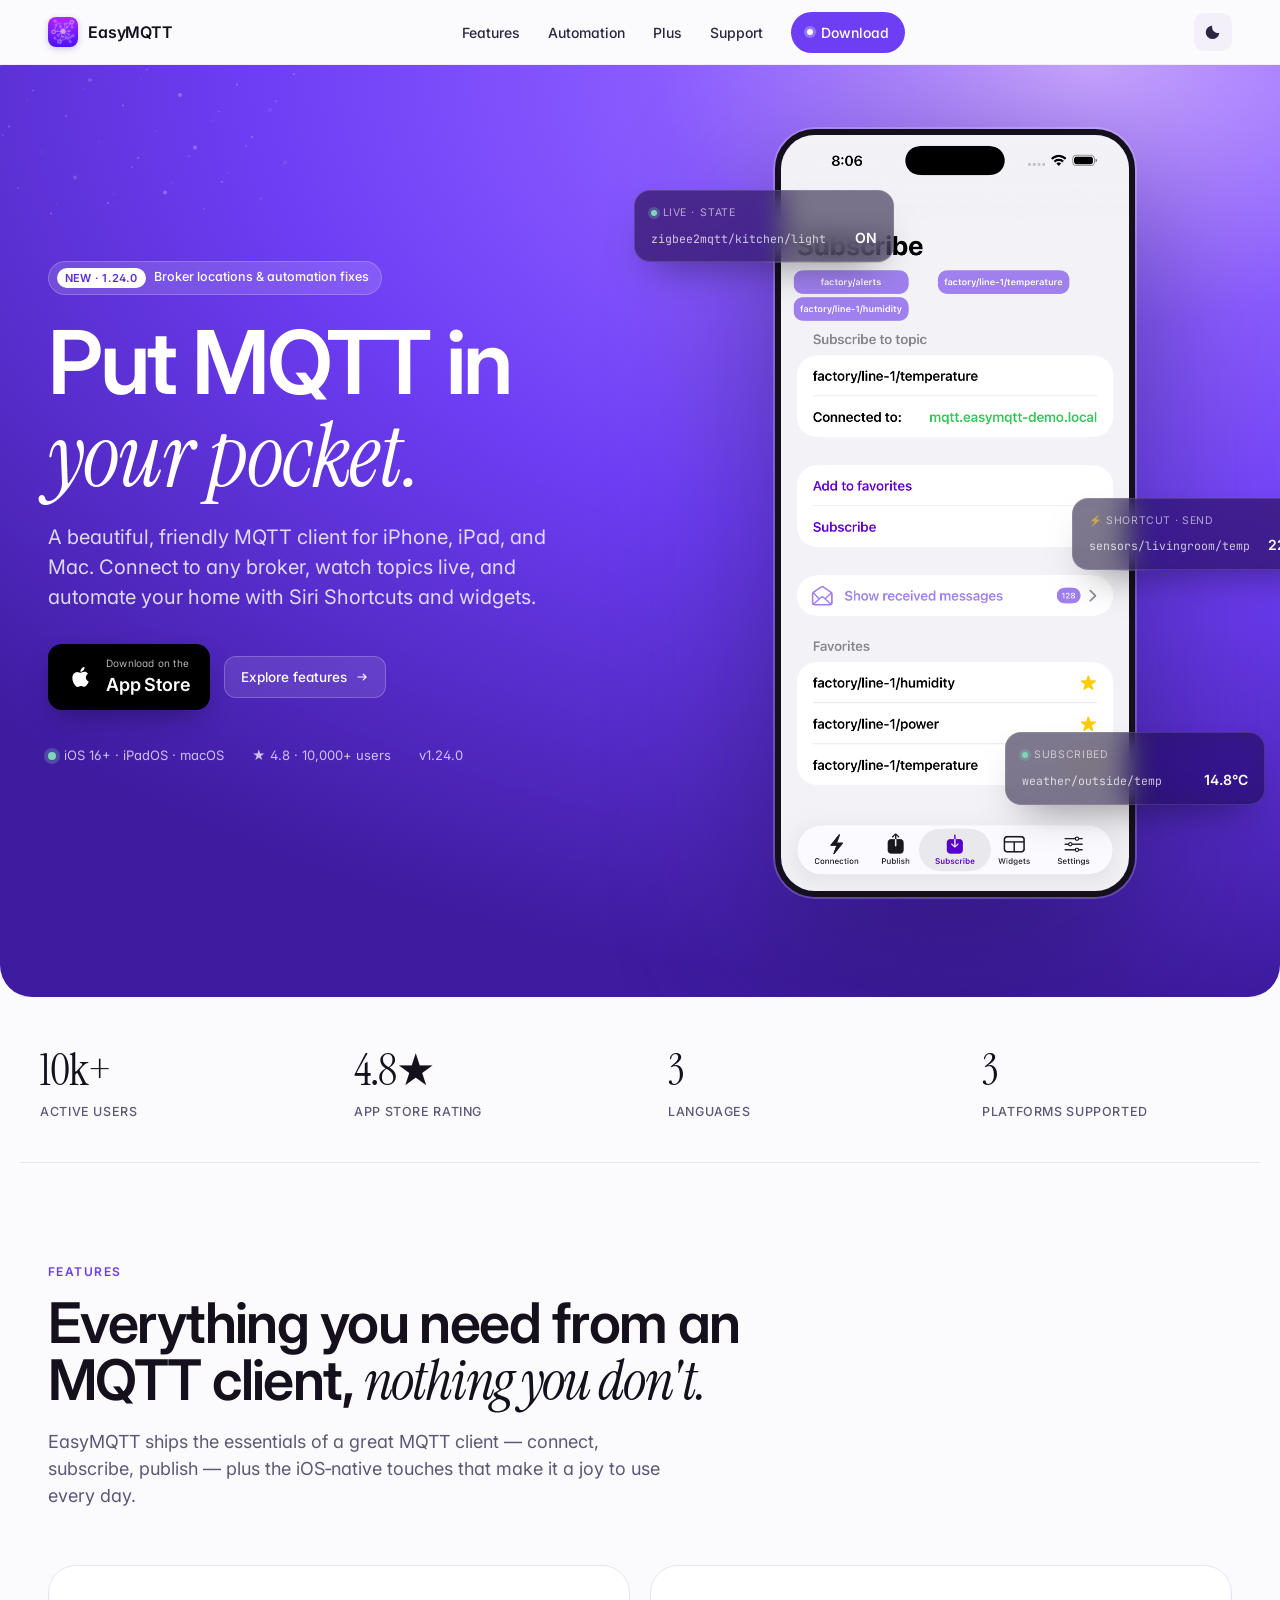
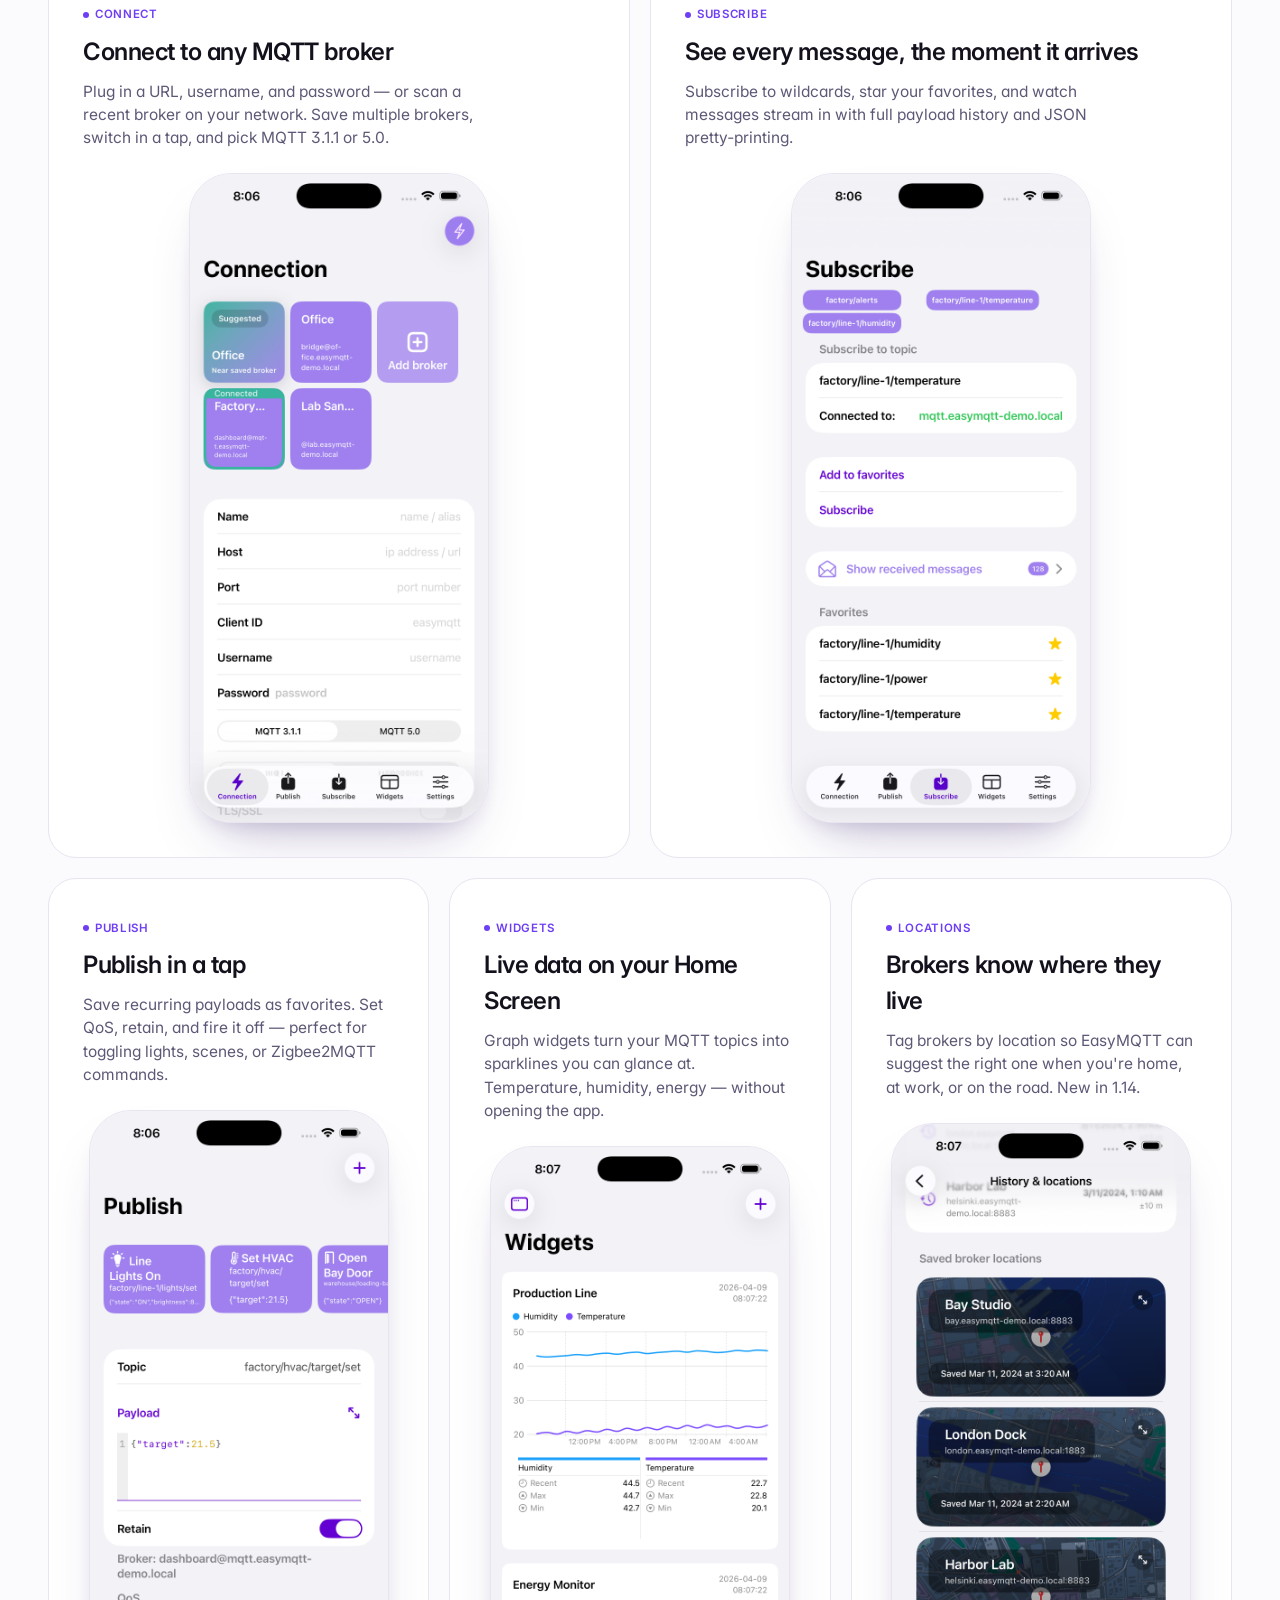
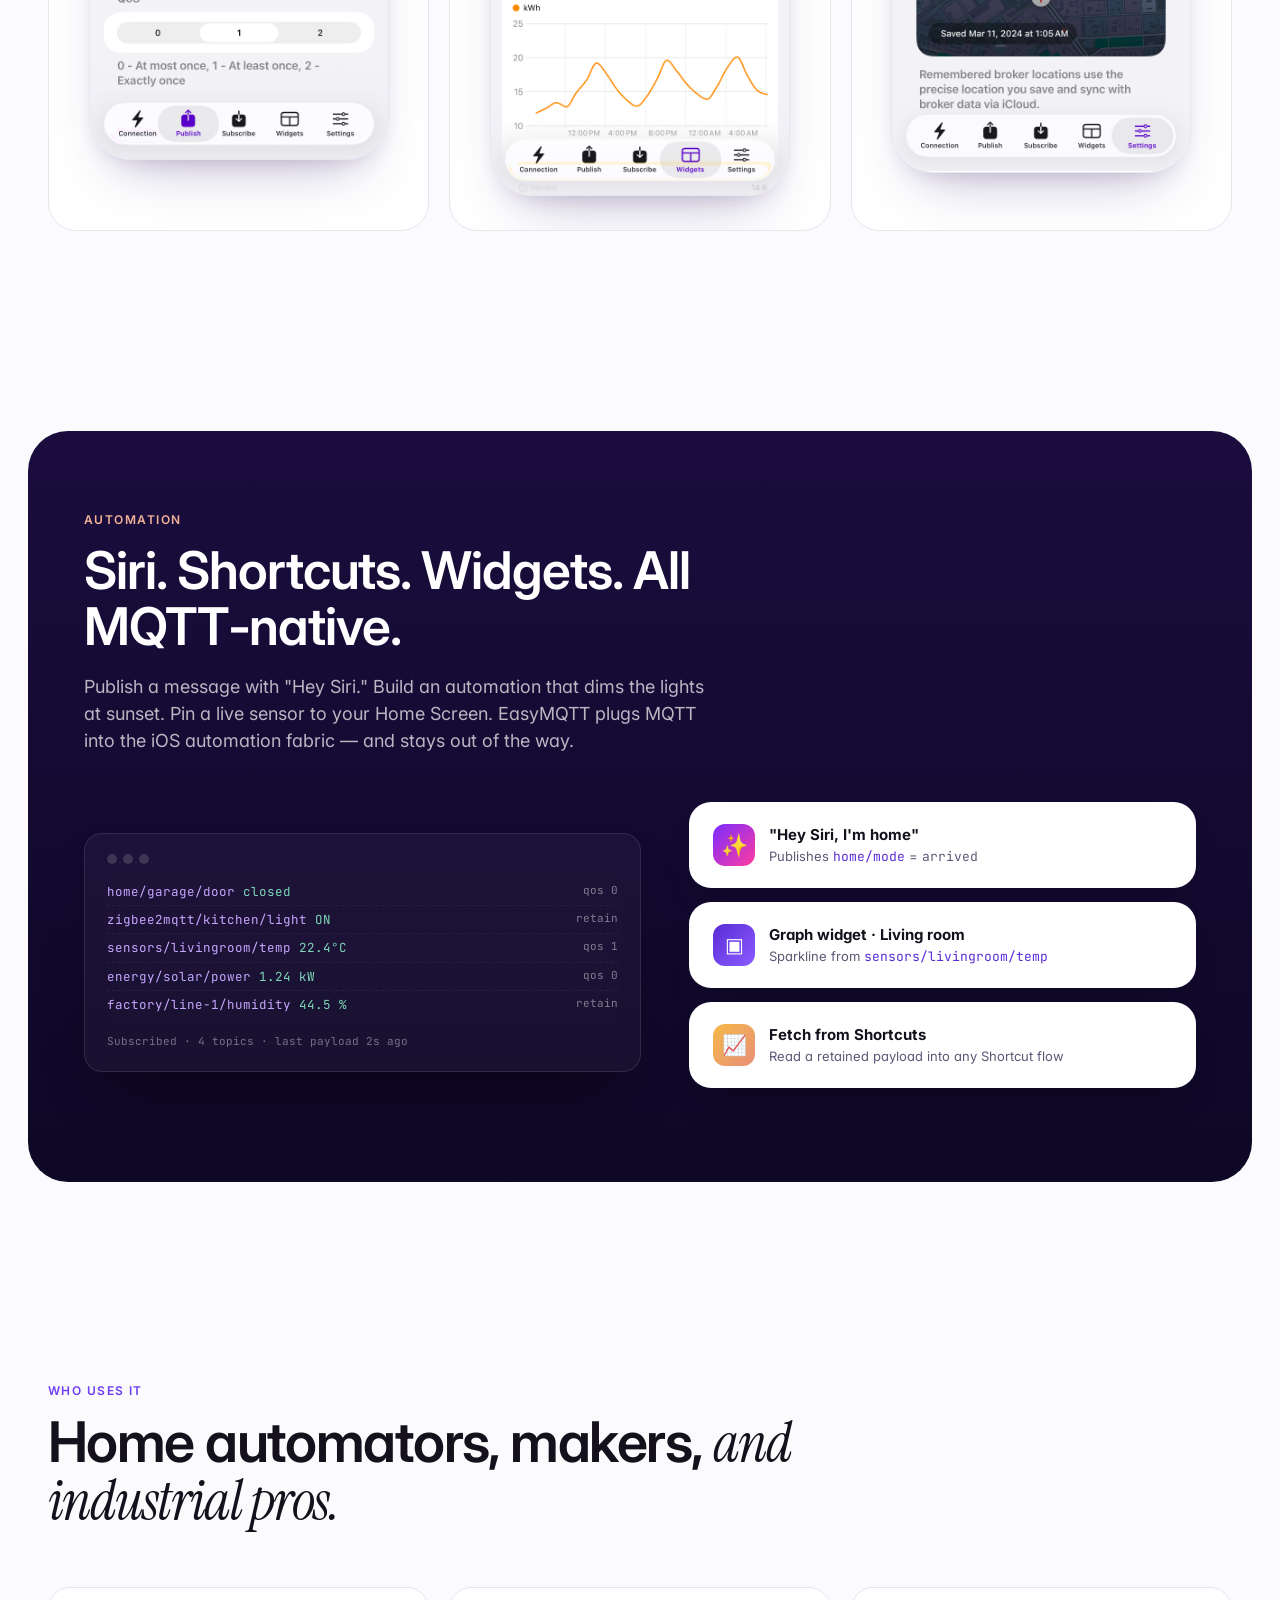
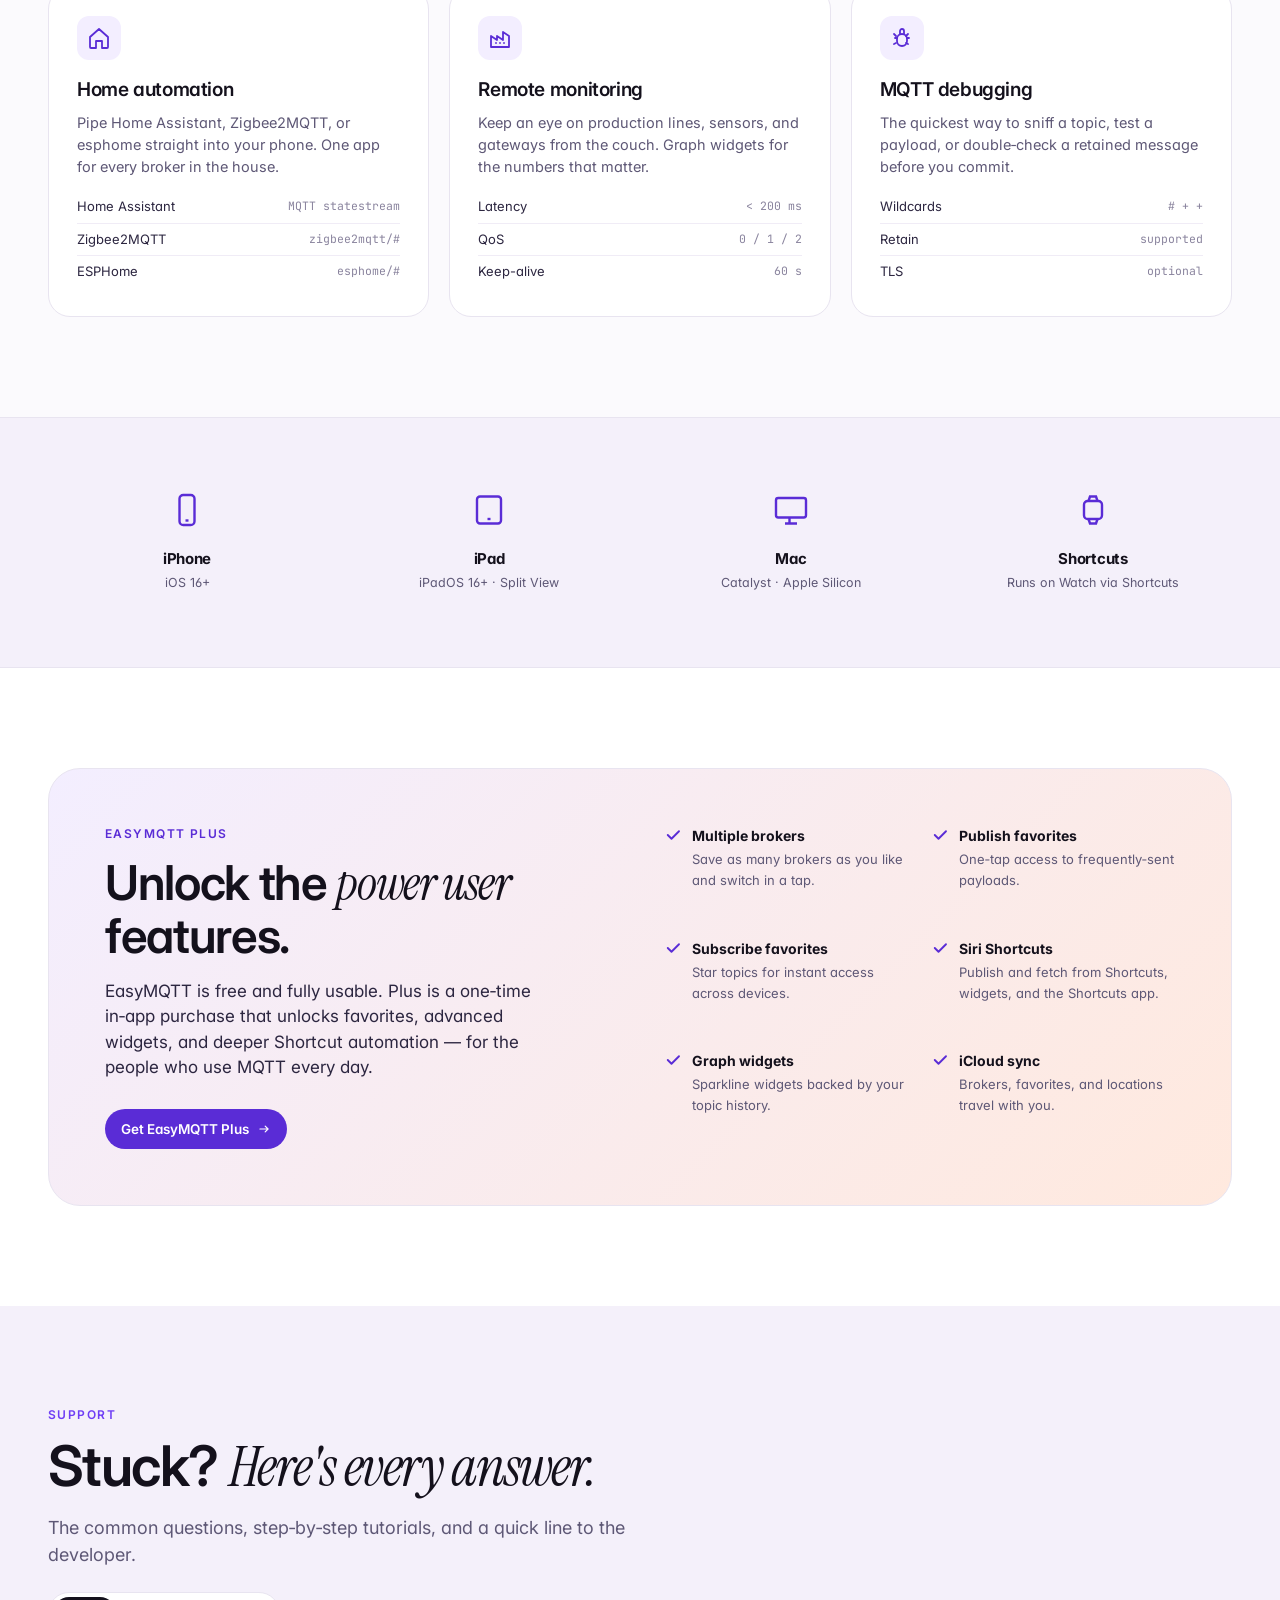
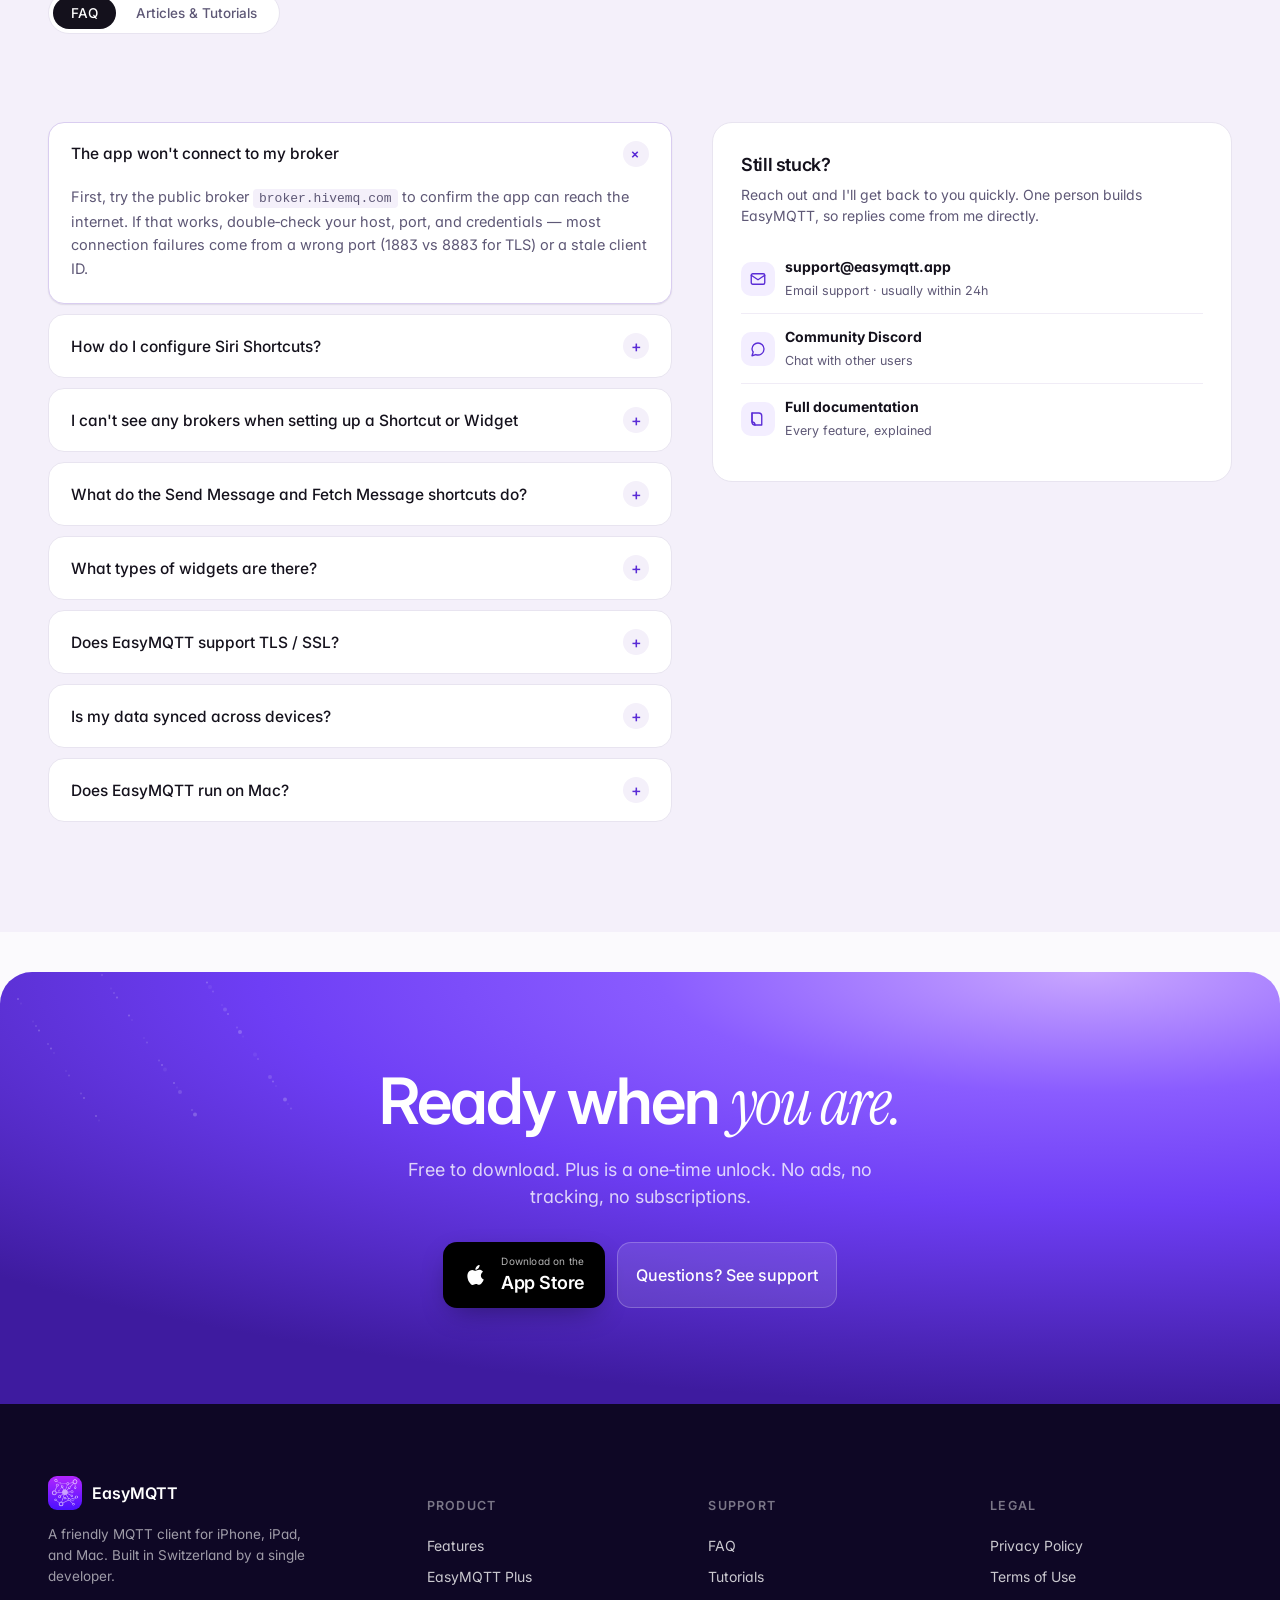
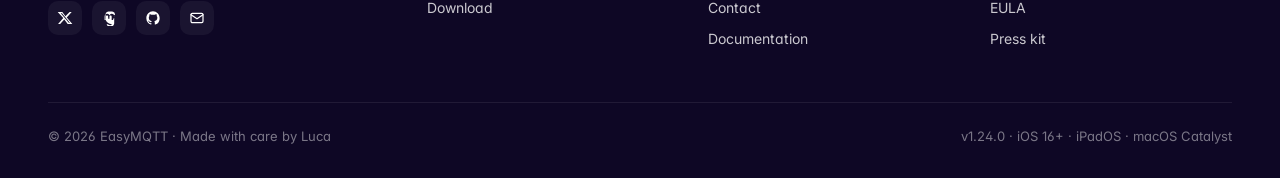
==== index.html @ cb1e9303 "Set up GitHub Pages deployment for easymqtt.app - Rename EasyMQTT.html → index.html for Pages root d" ====
<!doctype html>
<html lang="en">
<head>
<meta charset="utf-8"/>
<meta name="viewport" content="width=device-width,initial-scale=1"/>
<title>EasyMQTT — Beautiful MQTT client for iPhone, iPad & Mac</title>
<meta name="description" content="EasyMQTT is a friendly, full-featured MQTT client for iOS and macOS. Connect to any broker, subscribe to live topics, publish favorites, and automate with Siri Shortcuts and widgets."/>
<meta name="keywords" content="MQTT, MQTT client, iOS MQTT, Home Assistant, Zigbee2MQTT, Siri Shortcuts, MQTT iPhone, MQTT iPad, MQTT Mac, home automation"/>
<meta name="theme-color" content="#6E3EF5"/>

<meta property="og:title" content="EasyMQTT — MQTT that feels like home"/>
<meta property="og:description" content="Connect to any MQTT broker, watch topics live, and automate your home with Siri Shortcuts and widgets."/>
<meta property="og:type" content="website"/>
<meta property="og:url" content="https://easymqtt.app"/>
<meta property="og:image" content="https://easymqtt.app/assets/icon-classic.png"/>
<meta name="twitter:card" content="summary_large_image"/>
<link rel="canonical" href="https://easymqtt.app"/>

<link rel="icon" type="image/png" href="assets/icon-classic.png"/>
<link rel="apple-touch-icon" href="assets/icon-classic.png"/>

<link rel="preconnect" href="https://fonts.googleapis.com"/>
<link rel="preconnect" href="https://fonts.gstatic.com" crossorigin/>
<link href="https://fonts.googleapis.com/css2?family=Inter:wght@400;500;600;700&family=Instrument+Serif:ital@0;1&family=JetBrains+Mono:wght@400;500&display=swap" rel="stylesheet"/>

<link rel="stylesheet" href="styles.css"/>

<script>
  (function(){
    try {
      var saved = localStorage.getItem('emqtt-theme');
      var theme = (saved === 'light' || saved === 'dark')
        ? saved
        : (window.matchMedia && window.matchMedia('(prefers-color-scheme: dark)').matches ? 'dark' : 'light');
      document.documentElement.setAttribute('data-theme', theme);
    } catch (e) {
      document.documentElement.setAttribute('data-theme', 'light');
    }
  })();
</script>

<script type="application/ld+json">
{
  "@context":"https://schema.org",
  "@type":"MobileApplication",
  "name":"EasyMQTT",
  "operatingSystem":"iOS, iPadOS, macOS",
  "applicationCategory":"UtilitiesApplication",
  "offers":{"@type":"Offer","price":"0","priceCurrency":"USD"},
  "aggregateRating":{"@type":"AggregateRating","ratingValue":"4.8","ratingCount":"500"}
}
</script>
</head>
<body>

<!-- NAV -->
<div class="nav">
  <div class="wrap nav-inner">
    <a href="#top" class="brand">
      <img src="assets/icon-classic.png" alt="EasyMQTT"/>
      <span>EasyMQTT</span>
    </a>
    <div class="nav-links" data-nav-links>
      <a href="#features">Features</a>
      <a href="#automation">Automation</a>
      <a href="#plus">Plus</a>
      <a href="#support">Support</a>
      <a href="https://apps.apple.com/app/easymqtt/id1523099606" class="nav-cta">
        <span class="dot"></span>
        Download
      </a>
    </div>
    <div class="nav-actions">
      <button class="theme-toggle" data-theme-toggle aria-label="Switch theme" title="Switch theme">
        <svg data-icon-sun viewBox="0 0 24 24" fill="none" stroke="currentColor" stroke-width="2" stroke-linecap="round" stroke-linejoin="round"><circle cx="12" cy="12" r="4"/><path d="M12 2v2M12 20v2M4.93 4.93l1.41 1.41M17.66 17.66l1.41 1.41M2 12h2M20 12h2M4.93 19.07l1.41-1.41M17.66 6.34l1.41-1.41"/></svg>
        <svg data-icon-moon viewBox="0 0 24 24" fill="currentColor"><path d="M20.742 13.045a8.088 8.088 0 01-2.077.271c-2.135 0-4.14-.83-5.646-2.336A8.026 8.026 0 0110.73 5.93a7.993 7.993 0 01.21-1.902A.5.5 0 0010.25 3.5a9 9 0 109.994 10.039.5.5 0 00-.502-.494z"/></svg>
      </button>
      <button class="mobile-toggle" data-mobile-toggle aria-label="menu">
        <svg data-icon-menu viewBox="0 0 24 24" fill="none" stroke="currentColor" stroke-width="2" stroke-linecap="round"><path d="M4 7h16M4 12h16M4 17h16"/></svg>
        <svg data-icon-close viewBox="0 0 24 24" fill="none" stroke="currentColor" stroke-width="2" stroke-linecap="round" style="display:none"><path d="M6 6l12 12M6 18L18 6"/></svg>
      </button>
    </div>
  </div>
</div>

<!-- HERO -->
<section class="hero" id="top" style="padding:64px 0 100px">
  <svg class="hero-stars" data-stars="40" xmlns="http://www.w3.org/2000/svg"></svg>
  <div class="wrap hero-grid">
    <div>
      <div class="eyebrow">
        <span class="pill">NEW · 1.24.0</span>
        Broker locations &amp; automation fixes
      </div>
      <h1>
        Put MQTT in<br/>
        <span class="serif">your pocket.</span>
      </h1>
      <p class="hero-sub">
        A beautiful, friendly MQTT client for iPhone, iPad, and Mac.
        Connect to any broker, watch topics live, and automate your home
        with Siri Shortcuts and widgets.
      </p>
      <div class="hero-ctas">
        <a href="https://apps.apple.com/app/easymqtt/id1523099606" class="btn-app-store">
          <svg viewBox="0 0 24 24" fill="currentColor"><path d="M16.5 12.5c0-2.3 1.9-3.4 2-3.5-1.1-1.6-2.8-1.8-3.4-1.8-1.4-.1-2.8.9-3.5.9-.7 0-1.8-.8-3-.8-1.5 0-3 .9-3.8 2.3-1.6 2.8-.4 7 1.2 9.3.8 1.1 1.7 2.4 2.9 2.3 1.2 0 1.6-.8 3-.8s1.8.7 3 .7c1.3 0 2.1-1.1 2.9-2.3.9-1.3 1.3-2.6 1.3-2.7-.1 0-2.6-1-2.6-3.6zM14.3 5.8c.6-.8 1.1-1.9 1-3-1 0-2.2.6-2.9 1.5-.6.7-1.1 1.9-1 2.9 1.1.1 2.2-.6 2.9-1.4z"/></svg>
          <span>
            <span class="small">Download on the</span>
            <span class="big">App Store</span>
          </span>
        </a>
        <a href="#features" class="btn-ghost btn-ghost-sm">Explore features <svg viewBox="0 0 24 24" fill="none" stroke="currentColor" stroke-width="2" stroke-linecap="round" stroke-linejoin="round"><path d="M5 12h14m-5-5l5 5-5 5"/></svg></a>
      </div>
      <div class="hero-meta">
        <span><span class="glowdot"></span> iOS 16+ · iPadOS · macOS</span>
        <span>★ 4.8 · 10,000+ users</span>
        <span>v1.24.0</span>
      </div>
    </div>

    <div class="hero-visual">
      <div class="phone-float">
        <img data-hero-screenshot src="assets/raw-iphone-subscribe.png" alt="EasyMQTT subscribe screen" style="border-radius:40px; border:6px solid #14111C; box-shadow:0 0 0 2px rgba(255,255,255,.2)"/>
      </div>
      <div class="ticker-card hero-float-1" data-ticker="1">
        <div class="t-label"><span class="live"></span> Live · <span data-ticker-label></span></div>
        <div class="t-row">
          <span class="t-topic" data-ticker-topic></span>
          <span class="t-val" data-ticker-val></span>
        </div>
      </div>
      <div class="ticker-card hero-float-2" data-ticker="2">
        <div class="t-label"><span class="live"></span> Subscribed</div>
        <div class="t-row">
          <span class="t-topic" data-ticker-topic></span>
          <span class="t-val" data-ticker-val></span>
        </div>
      </div>
      <div class="ticker-card hero-float-3" data-ticker="3">
        <div class="t-label">⚡ Shortcut · Send</div>
        <div class="t-row">
          <span class="t-topic" data-ticker-topic></span>
          <span class="t-val" data-ticker-val></span>
        </div>
      </div>
    </div>
  </div>
</section>

<!-- STATS -->
<div class="stats wrap" style="max-width:1240px">
  <div class="stat">
    <div class="num">10k+</div>
    <div class="lbl">Active users</div>
  </div>
  <div class="stat">
    <div class="num">4.8★</div>
    <div class="lbl">App Store rating</div>
  </div>
  <div class="stat">
    <div class="num">3</div>
    <div class="lbl">Languages</div>
  </div>
  <div class="stat">
    <div class="num">3</div>
    <div class="lbl">Platforms supported</div>
  </div>
</div>

<!-- FEATURES -->
<section id="features" class="features">
  <div class="wrap">
    <div class="section-head">
      <div class="section-kicker">Features</div>
      <h2 class="section-title">
        Everything you need from an MQTT client, <span class="serif">nothing you don't.</span>
      </h2>
      <p class="section-lede">
        EasyMQTT ships the essentials of a great MQTT client — connect, subscribe, publish —
        plus the iOS‑native touches that make it a joy to use every day.
      </p>
    </div>
    <div class="feat-grid">
      <div class="feat" style="grid-column:span 6">
        <div class="tag"><span class="dot"></span>Connect</div>
        <h3>Connect to any MQTT broker</h3>
        <p>Plug in a URL, username, and password — or scan a recent broker on your network. Save multiple brokers, switch in a tap, and pick MQTT 3.1.1 or 5.0.</p>
        <div class="feat-visual">
          <div class="feat-phone">
            <img data-feat-shot="assets/raw-iphone-connect.png" src="assets/raw-iphone-connect.png" alt="Connect to any MQTT broker"/>
          </div>
        </div>
      </div>
      <div class="feat" style="grid-column:span 6">
        <div class="tag"><span class="dot"></span>Subscribe</div>
        <h3>See every message, the moment it arrives</h3>
        <p>Subscribe to wildcards, star your favorites, and watch messages stream in with full payload history and JSON pretty‑printing.</p>
        <div class="feat-visual">
          <div class="feat-phone">
            <img data-feat-shot="assets/raw-iphone-subscribe.png" src="assets/raw-iphone-subscribe.png" alt="See every message, the moment it arrives"/>
          </div>
        </div>
      </div>
      <div class="feat third" style="grid-column:span 4">
        <div class="tag"><span class="dot"></span>Publish</div>
        <h3>Publish in a tap</h3>
        <p>Save recurring payloads as favorites. Set QoS, retain, and fire it off — perfect for toggling lights, scenes, or Zigbee2MQTT commands.</p>
        <div class="feat-visual">
          <div class="feat-phone">
            <img data-feat-shot="assets/raw-iphone-publish.png" src="assets/raw-iphone-publish.png" alt="Publish in a tap"/>
          </div>
        </div>
      </div>
      <div class="feat third" style="grid-column:span 4">
        <div class="tag"><span class="dot"></span>Widgets</div>
        <h3>Live data on your Home Screen</h3>
        <p>Graph widgets turn your MQTT topics into sparklines you can glance at. Temperature, humidity, energy — without opening the app.</p>
        <div class="feat-visual">
          <div class="feat-phone">
            <img data-feat-shot="assets/raw-iphone-widgets.png" src="assets/raw-iphone-widgets.png" alt="Live data on your Home Screen"/>
          </div>
        </div>
      </div>
      <div class="feat third" style="grid-column:span 4">
        <div class="tag"><span class="dot"></span>Locations</div>
        <h3>Brokers know where they live</h3>
        <p>Tag brokers by location so EasyMQTT can suggest the right one when you're home, at work, or on the road. New in 1.14.</p>
        <div class="feat-visual">
          <div class="feat-phone">
            <img data-feat-shot="assets/raw-iphone-locations.png" src="assets/raw-iphone-locations.png" alt="Brokers know where they live"/>
          </div>
        </div>
      </div>
    </div>
  </div>
</section>

<!-- AUTOMATION SPOTLIGHT -->
<section id="automation">
  <div class="spotlight">
    <div class="wrap" style="padding:0; max-width:1160px">
      <div style="max-width:680px">
        <div class="section-kicker">Automation</div>
        <h2>
          Siri. Shortcuts. Widgets. <span class="serif">All MQTT‑native.</span>
        </h2>
        <p class="section-lede">
          Publish a message with "Hey Siri." Build an automation that dims the lights at sunset.
          Pin a live sensor to your Home Screen. EasyMQTT plugs MQTT into the iOS
          automation fabric — and stays out of the way.
        </p>
      </div>
      <div class="spot-grid">
        <div class="terminal" data-terminal>
          <div class="t-head"><span></span><span></span><span></span></div>
          <div data-terminal-lines></div>
          <div style="margin-top:14px; font-size:11px; color:rgba(255,255,255,.4)" data-terminal-footer>
            Subscribed · 4 topics · last payload 1s ago
          </div>
        </div>
        <div>
          <div class="shortcut-card">
            <div class="ico siri"><span style="font-size:22px">✨</span></div>
            <div>
              <strong>"Hey Siri, I'm home"</strong>
              <div class="sub">Publishes <span class="mono" style="color:var(--purple-700)">home/mode</span> = <span class="mono">arrived</span></div>
            </div>
          </div>
          <div class="shortcut-card">
            <div class="ico widget"><span style="font-size:20px">▣</span></div>
            <div>
              <strong>Graph widget · Living room</strong>
              <div class="sub">Sparkline from <span class="mono" style="color:var(--purple-700)">sensors/livingroom/temp</span></div>
            </div>
          </div>
          <div class="shortcut-card">
            <div class="ico graph"><span style="font-size:20px">📈</span></div>
            <div>
              <strong>Fetch from Shortcuts</strong>
              <div class="sub">Read a retained payload into any Shortcut flow</div>
            </div>
          </div>
        </div>
      </div>
    </div>
  </div>
</section>

<!-- USE CASES -->
<section id="usecases" class="usecases">
  <div class="wrap">
    <div class="section-head">
      <div class="section-kicker">Who uses it</div>
      <h2 class="section-title">
        Home automators, makers, <span class="serif">and industrial pros.</span>
      </h2>
    </div>
    <div class="case-grid">
      <div class="case">
        <div class="ico">
          <svg viewBox="0 0 24 24" fill="none" stroke="currentColor" stroke-width="1.8" stroke-linecap="round" stroke-linejoin="round" width="24" height="24"><path d="M3 11l9-8 9 8v10a1 1 0 01-1 1h-5v-7h-6v7H4a1 1 0 01-1-1z"/></svg>
        </div>
        <h3>Home automation</h3>
        <p>Pipe Home Assistant, Zigbee2MQTT, or esphome straight into your phone. One app for every broker in the house.</p>
        <ul>
          <li><span>Home Assistant</span><span>MQTT statestream</span></li>
          <li><span>Zigbee2MQTT</span><span>zigbee2mqtt/#</span></li>
          <li><span>ESPHome</span><span>esphome/#</span></li>
        </ul>
      </div>
      <div class="case">
        <div class="ico">
          <svg viewBox="0 0 24 24" fill="none" stroke="currentColor" stroke-width="1.8" stroke-linecap="round" stroke-linejoin="round" width="24" height="24"><path d="M3 21V10l6 4V10l6 4V6l6 4v11z"/><path d="M8 17h.01M12 17h.01M16 17h.01"/></svg>
        </div>
        <h3>Remote monitoring</h3>
        <p>Keep an eye on production lines, sensors, and gateways from the couch. Graph widgets for the numbers that matter.</p>
        <ul>
          <li><span>Latency</span><span>&lt; 200 ms</span></li>
          <li><span>QoS</span><span>0 / 1 / 2</span></li>
          <li><span>Keep-alive</span><span>60 s</span></li>
        </ul>
      </div>
      <div class="case">
        <div class="ico">
          <svg viewBox="0 0 24 24" fill="none" stroke="currentColor" stroke-width="1.8" stroke-linecap="round" stroke-linejoin="round" width="24" height="24"><rect x="7" y="8" width="10" height="12" rx="5"/><path d="M10 8V5a2 2 0 014 0v3M5 12h2m10 0h2M4 8l2 2m12-2l-2 2M4 18l2-1m12 1l-2-1"/></svg>
        </div>
        <h3>MQTT debugging</h3>
        <p>The quickest way to sniff a topic, test a payload, or double‑check a retained message before you commit.</p>
        <ul>
          <li><span>Wildcards</span><span># + +</span></li>
          <li><span>Retain</span><span>supported</span></li>
          <li><span>TLS</span><span>optional</span></li>
        </ul>
      </div>
    </div>
  </div>
</section>

<!-- PLATFORMS -->
<section class="platforms" style="padding:56px 0">
  <div class="wrap">
    <div class="row">
      <div class="p">
        <svg viewBox="0 0 24 24" fill="none" stroke="currentColor" stroke-width="1.6"><rect x="7" y="2" width="10" height="20" rx="2.5"/><path d="M11 19h2"/></svg>
        <h4>iPhone</h4><p>iOS 16+</p>
      </div>
      <div class="p">
        <svg viewBox="0 0 24 24" fill="none" stroke="currentColor" stroke-width="1.6"><rect x="4" y="3" width="16" height="18" rx="2"/><path d="M11 18h2"/></svg>
        <h4>iPad</h4><p>iPadOS 16+ · Split View</p>
      </div>
      <div class="p">
        <svg viewBox="0 0 24 24" fill="none" stroke="currentColor" stroke-width="1.6"><rect x="2" y="4" width="20" height="13" rx="1.5"/><path d="M8 21h8m-5-4v4m-2 0h6"/></svg>
        <h4>Mac</h4><p>Catalyst · Apple Silicon</p>
      </div>
      <div class="p">
        <svg viewBox="0 0 24 24" fill="none" stroke="currentColor" stroke-width="1.6"><rect x="6" y="6" width="12" height="12" rx="2.5"/><path d="M9 6l1-3h4l1 3M9 18l1 3h4l1-3"/></svg>
        <h4>Shortcuts</h4><p>Runs on Watch via Shortcuts</p>
      </div>
    </div>
  </div>
</section>

<!-- PLUS -->
<section id="plus" class="plus">
  <div class="wrap">
    <div class="plus-card">
      <div>
        <div class="section-kicker" style="color:var(--purple-700)">EasyMQTT Plus</div>
        <h2>Unlock the <span class="serif">power user</span> features.</h2>
        <p class="sub">
          EasyMQTT is free and fully usable. Plus is a one‑time in‑app purchase
          that unlocks favorites, advanced widgets, and deeper Shortcut automation —
          for the people who use MQTT every day.
        </p>
        <a href="https://apps.apple.com/app/easymqtt/id1523099606" class="nav-cta" style="background:var(--purple-700)">
          Get EasyMQTT Plus <span class="arrow-sm"><svg viewBox="0 0 24 24" fill="none" stroke="currentColor" stroke-width="2" stroke-linecap="round" stroke-linejoin="round"><path d="M5 12h14m-5-5l5 5-5 5"/></svg></span>
        </a>
      </div>
      <div class="plus-list">
        <div class="item">
          <svg viewBox="0 0 24 24" fill="none" stroke="currentColor" stroke-width="2.5" stroke-linecap="round" stroke-linejoin="round"><path d="M5 12l5 5L20 7"/></svg>
          <div>
            <strong>Multiple brokers</strong>
            <span>Save as many brokers as you like and switch in a tap.</span>
          </div>
        </div>
        <div class="item">
          <svg viewBox="0 0 24 24" fill="none" stroke="currentColor" stroke-width="2.5" stroke-linecap="round" stroke-linejoin="round"><path d="M5 12l5 5L20 7"/></svg>
          <div>
            <strong>Publish favorites</strong>
            <span>One‑tap access to frequently‑sent payloads.</span>
          </div>
        </div>
        <div class="item">
          <svg viewBox="0 0 24 24" fill="none" stroke="currentColor" stroke-width="2.5" stroke-linecap="round" stroke-linejoin="round"><path d="M5 12l5 5L20 7"/></svg>
          <div>
            <strong>Subscribe favorites</strong>
            <span>Star topics for instant access across devices.</span>
          </div>
        </div>
        <div class="item">
          <svg viewBox="0 0 24 24" fill="none" stroke="currentColor" stroke-width="2.5" stroke-linecap="round" stroke-linejoin="round"><path d="M5 12l5 5L20 7"/></svg>
          <div>
            <strong>Siri Shortcuts</strong>
            <span>Publish and fetch from Shortcuts, widgets, and the Shortcuts app.</span>
          </div>
        </div>
        <div class="item">
          <svg viewBox="0 0 24 24" fill="none" stroke="currentColor" stroke-width="2.5" stroke-linecap="round" stroke-linejoin="round"><path d="M5 12l5 5L20 7"/></svg>
          <div>
            <strong>Graph widgets</strong>
            <span>Sparkline widgets backed by your topic history.</span>
          </div>
        </div>
        <div class="item">
          <svg viewBox="0 0 24 24" fill="none" stroke="currentColor" stroke-width="2.5" stroke-linecap="round" stroke-linejoin="round"><path d="M5 12l5 5L20 7"/></svg>
          <div>
            <strong>iCloud sync</strong>
            <span>Brokers, favorites, and locations travel with you.</span>
          </div>
        </div>
      </div>
    </div>
  </div>
</section>

<!-- SUPPORT -->
<section id="support" class="support">
  <div class="wrap">
    <div class="section-head">
      <div class="section-kicker">Support</div>
      <h2 class="section-title">
        Stuck? <span class="serif">Here's every answer.</span>
      </h2>
      <p class="section-lede">
        The common questions, step‑by‑step tutorials, and a quick line to the developer.
      </p>
      <div style="margin-top:24px">
        <div class="support-tabs" data-tabs>
          <button class="active" data-tab="faq">FAQ</button>
          <button data-tab="articles">Articles &amp; Tutorials</button>
        </div>
      </div>
    </div>
    <div class="support-grid">
      <div>
        <div data-tab-panel="faq">
          <details class="faq-item" open>
            <summary><span>The app won't connect to my broker</span><span class="plus">+</span></summary>
            <div class="body">First, try the public broker <code>broker.hivemq.com</code> to confirm the app can reach the internet. If that works, double‑check your host, port, and credentials — most connection failures come from a wrong port (1883 vs 8883 for TLS) or a stale client ID.</div>
          </details>
          <details class="faq-item">
            <summary><span>How do I configure Siri Shortcuts?</span><span class="plus">+</span></summary>
            <div class="body">Open the Shortcuts app, tap +, and search for <strong>EasyMQTT</strong>. You'll see actions for <strong>Send Message</strong> and <strong>Fetch Message</strong>. Pick a broker, type a topic, and either hardcode a payload or use a previous action's output.</div>
          </details>
          <details class="faq-item">
            <summary><span>I can't see any brokers when setting up a Shortcut or Widget</span><span class="plus">+</span></summary>
            <div class="body">Make sure the broker is saved in the app — either via <strong>Add to favorites</strong> on the Connect screen, or under <strong>Settings → Brokers</strong>. Give it a name and save. The broker should now appear in the Shortcuts and Widgets pickers.</div>
          </details>
          <details class="faq-item">
            <summary><span>What do the Send Message and Fetch Message shortcuts do?</span><span class="plus">+</span></summary>
            <div class="body"><strong>Send Message</strong> publishes a payload to a topic on a broker — with optional retain and QoS. <strong>Fetch Message</strong> subscribes to a topic and returns the most recent retained message, handy for reading state into other Shortcut actions.</div>
          </details>
          <details class="faq-item">
            <summary><span>What types of widgets are there?</span><span class="plus">+</span></summary>
            <div class="body">Three kinds: <strong>Single value</strong> (one topic, one number), <strong>Dual value</strong> (two topics side‑by‑side), and <strong>Graph widget</strong> (a sparkline from a topic's history). All refresh in the background every few minutes.</div>
          </details>
          <details class="faq-item">
            <summary><span>Does EasyMQTT support TLS / SSL?</span><span class="plus">+</span></summary>
            <div class="body">Yes — tick the TLS/SSL toggle on the Connect screen. EasyMQTT uses the system trust store; self‑signed certs aren't supported yet.</div>
          </details>
          <details class="faq-item">
            <summary><span>Is my data synced across devices?</span><span class="plus">+</span></summary>
            <div class="body">Brokers, favorites, and locations sync via iCloud if you're signed in. Messages are kept locally — they never leave your device.</div>
          </details>
          <details class="faq-item">
            <summary><span>Does EasyMQTT run on Mac?</span><span class="plus">+</span></summary>
            <div class="body">Yes — the Mac Catalyst build is on the Mac App Store. Same UI, keyboard shortcuts, and menu bar integration for quick publishes.</div>
          </details>
        </div>
        <div data-tab-panel="articles" style="display:none">
          <a class="article-card" href="#">
            <div class="meta">Tutorial</div>
            <h4>Graphing Zigbee2MQTT sensors with widgets</h4>
            <p>Turn your z2m temperature and humidity readings into live sparklines on the Home Screen in five minutes.</p>
            <span class="read">Read article <svg viewBox="0 0 24 24" fill="none" stroke="currentColor" stroke-width="2" stroke-linecap="round" stroke-linejoin="round"><path d="M5 12h14m-5-5l5 5-5 5"/></svg></span>
          </a>
          <a class="article-card" href="#">
            <div class="meta">Guide</div>
            <h4>Home Assistant + EasyMQTT: a quick start</h4>
            <p>Point EasyMQTT at your HA broker, subscribe to statestream, and fire off Siri commands that toggle scenes.</p>
            <span class="read">Read article <svg viewBox="0 0 24 24" fill="none" stroke="currentColor" stroke-width="2" stroke-linecap="round" stroke-linejoin="round"><path d="M5 12h14m-5-5l5 5-5 5"/></svg></span>
          </a>
          <a class="article-card" href="#">
            <div class="meta">Tips</div>
            <h4>Five Siri Shortcuts we can't live without</h4>
            <p>From good‑morning routines to NFC stickers on the fridge — the Shortcuts our users keep asking about.</p>
            <span class="read">Read article <svg viewBox="0 0 24 24" fill="none" stroke="currentColor" stroke-width="2" stroke-linecap="round" stroke-linejoin="round"><path d="M5 12h14m-5-5l5 5-5 5"/></svg></span>
          </a>
          <a class="article-card" href="#">
            <div class="meta">Reference</div>
            <h4>MQTT wildcards, explained with real topics</h4>
            <p>When to use <code>+</code> versus <code>#</code>, and the gotchas that bite everyone their first week.</p>
            <span class="read">Read article <svg viewBox="0 0 24 24" fill="none" stroke="currentColor" stroke-width="2" stroke-linecap="round" stroke-linejoin="round"><path d="M5 12h14m-5-5l5 5-5 5"/></svg></span>
          </a>
        </div>
      </div>
      <div class="support-side">
        <h3>Still stuck?</h3>
        <p>Reach out and I'll get back to you quickly. One person builds EasyMQTT, so replies come from me directly.</p>
        <a href="mailto:support@easymqtt.app" class="row">
          <div class="ico">
            <svg viewBox="0 0 24 24" fill="none" stroke="currentColor" stroke-width="1.8" stroke-linecap="round" stroke-linejoin="round" width="18" height="18"><rect x="3" y="5" width="18" height="14" rx="2"/><path d="M3 7l9 6 9-6"/></svg>
          </div>
          <div>
            <strong>support@easymqtt.app</strong>
            <small>Email support · usually within 24h</small>
          </div>
        </a>
        <a href="#" class="row">
          <div class="ico">
            <svg viewBox="0 0 24 24" fill="none" stroke="currentColor" stroke-width="1.8" stroke-linecap="round" stroke-linejoin="round" width="18" height="18"><path d="M4 12a8 8 0 1116 0 8 8 0 01-11 7.4L4 21l1.6-5A8 8 0 014 12z"/></svg>
          </div>
          <div>
            <strong>Community Discord</strong>
            <small>Chat with other users</small>
          </div>
        </a>
        <a href="#" class="row">
          <div class="ico">
            <svg viewBox="0 0 24 24" fill="none" stroke="currentColor" stroke-width="1.8" stroke-linecap="round" stroke-linejoin="round" width="18" height="18"><path d="M4 4h9a4 4 0 014 4v12H8a4 4 0 01-4-4z"/><path d="M4 4v12a4 4 0 014 4"/></svg>
          </div>
          <div>
            <strong>Full documentation</strong>
            <small>Every feature, explained</small>
          </div>
        </a>
      </div>
    </div>
  </div>
</section>

<!-- FINAL CTA -->
<section class="final-cta">
  <svg class="hero-stars" data-stars="50" data-stars-alt xmlns="http://www.w3.org/2000/svg" style="position:absolute;inset:0;opacity:.3;mix-blend-mode:screen"></svg>
  <div class="wrap" style="position:relative">
    <h2>
      Ready when <span class="serif">you are.</span>
    </h2>
    <p>Free to download. Plus is a one‑time unlock. No ads, no tracking, no subscriptions.</p>
    <div class="ctas">
      <a href="https://apps.apple.com/app/easymqtt/id1523099606" class="btn-app-store">
        <svg viewBox="0 0 24 24" fill="currentColor"><path d="M16.5 12.5c0-2.3 1.9-3.4 2-3.5-1.1-1.6-2.8-1.8-3.4-1.8-1.4-.1-2.8.9-3.5.9-.7 0-1.8-.8-3-.8-1.5 0-3 .9-3.8 2.3-1.6 2.8-.4 7 1.2 9.3.8 1.1 1.7 2.4 2.9 2.3 1.2 0 1.6-.8 3-.8s1.8.7 3 .7c1.3 0 2.1-1.1 2.9-2.3.9-1.3 1.3-2.6 1.3-2.7-.1 0-2.6-1-2.6-3.6zM14.3 5.8c.6-.8 1.1-1.9 1-3-1 0-2.2.6-2.9 1.5-.6.7-1.1 1.9-1 2.9 1.1.1 2.2-.6 2.9-1.4z"/></svg>
        <span>
          <span class="small">Download on the</span>
          <span class="big">App Store</span>
        </span>
      </a>
      <a href="#support" class="btn-ghost">Questions? See support</a>
    </div>
  </div>
</section>

<!-- FOOTER -->
<footer>
  <div class="wrap">
    <div class="foot-grid">
      <div>
        <div class="foot-brand">
          <img src="assets/icon-classic.png" alt=""/>
          <span>EasyMQTT</span>
        </div>
        <p class="foot-tag">A friendly MQTT client for iPhone, iPad, and Mac. Built in Switzerland by a single developer.</p>
        <div class="socials">
          <a href="#" aria-label="X"><svg viewBox="0 0 24 24" fill="currentColor"><path d="M18.9 3H22l-7.3 8.4L23 21h-6.9l-5.2-6.8L4.7 21H1.6l7.8-9L1 3h7l4.7 6.2L18.9 3zm-1.2 16.2h1.7L7.4 4.7H5.6l12.1 14.5z"/></svg></a>
          <a href="#" aria-label="Mastodon"><svg viewBox="0 0 24 24" fill="currentColor"><path d="M21 7.5c0-3.4-2.2-4.4-2.2-4.4-1.1-.5-3-.7-4.9-.7h0c-2 0-3.8.2-4.9.7 0 0-2.2 1-2.2 4.4v5.4c0 3.3 2 6.6 6.2 7.7 1.3.3 2.5.4 3.2.4-.1.8-.8 1.6-2.3 1.7-1.9.2-3.2-.8-3.4-1.4h-2c.2 1.9 2.1 3.7 5.3 3.7 3.5 0 6-2 6-5V7.5zm-3 7.6h-2v-5c0-1.3-.5-1.9-1.6-1.9s-1.7.7-1.7 2V13h-2V10.2c0-1.3-.6-2-1.7-2s-1.6.6-1.6 1.9v5h-2V10c0-1.3.4-2.4 1-3.2.8-.7 1.7-1.1 2.8-1.1 1.3 0 2.3.5 3 1.5l.5 1 .5-1c.7-1 1.7-1.5 3-1.5 1.2 0 2.1.4 2.8 1.1.7.8 1 1.9 1 3.2z"/></svg></a>
          <a href="#" aria-label="GitHub"><svg viewBox="0 0 24 24" fill="currentColor"><path d="M12 2C6.5 2 2 6.6 2 12.2c0 4.5 2.9 8.3 6.8 9.6.5.1.7-.2.7-.5v-1.7c-2.8.6-3.4-1.4-3.4-1.4-.5-1.2-1.1-1.5-1.1-1.5-.9-.6.1-.6.1-.6 1 .1 1.5 1.1 1.5 1.1.9 1.6 2.4 1.1 3 .9.1-.7.4-1.1.6-1.4-2.2-.3-4.5-1.1-4.5-5 0-1.1.4-2 1-2.7-.1-.3-.4-1.3.1-2.7 0 0 .8-.3 2.8 1a9.4 9.4 0 015 0c1.9-1.3 2.8-1 2.8-1 .5 1.4.2 2.4.1 2.7.6.7 1 1.6 1 2.7 0 3.9-2.3 4.7-4.5 5 .4.3.7.9.7 1.9v2.8c0 .3.2.6.7.5A10.1 10.1 0 0022 12.2C22 6.6 17.5 2 12 2z"/></svg></a>
          <a href="mailto:hello@easymqtt.app" aria-label="Mail"><svg viewBox="0 0 24 24" fill="none" stroke="currentColor" stroke-width="1.8" stroke-linecap="round" stroke-linejoin="round"><rect x="3" y="5" width="18" height="14" rx="2"/><path d="M3 7l9 6 9-6"/></svg></a>
        </div>
      </div>
      <div>
        <h5>Product</h5>
        <a href="#features">Features</a>
        <a href="#plus">EasyMQTT Plus</a>
        <a href="https://apps.apple.com/app/easymqtt/id1523099606">Download</a>
      </div>
      <div>
        <h5>Support</h5>
        <a href="#support">FAQ</a>
        <a href="#support">Tutorials</a>
        <a href="mailto:support@easymqtt.app">Contact</a>
        <a href="#">Documentation</a>
      </div>
      <div>
        <h5>Legal</h5>
        <a href="#">Privacy Policy</a>
        <a href="#">Terms of Use</a>
        <a href="#">EULA</a>
        <a href="#">Press kit</a>
      </div>
    </div>
    <div class="foot-bottom">
      <span>© 2026 EasyMQTT · Made with care by Luca</span>
      <span>v1.24.0 · iOS 16+ · iPadOS · macOS Catalyst</span>
    </div>
  </div>
</footer>

<!-- ARTICLE MODAL -->
<div id="article-modal" class="article-modal" hidden>
  <div class="article-modal-backdrop" data-modal-close></div>
  <div class="article-modal-card">
    <button class="article-modal-close" data-modal-close aria-label="Close article">
      <svg viewBox="0 0 24 24" fill="none" stroke="currentColor" stroke-width="2" stroke-linecap="round"><path d="M6 6l12 12M6 18L18 6"/></svg>
    </button>
    <div class="article-modal-body" id="article-modal-body"></div>
  </div>
</div>

<script>
(function(){
  'use strict';

  function escapeHtml(s){
    return String(s).replace(/&/g,'&amp;').replace(/</g,'&lt;').replace(/>/g,'&gt;');
  }
  function escapeAttr(s){ return String(s).replace(/"/g,'&quot;').replace(/'/g,'&#39;'); }

  var TICKER_MESSAGES = [
    {topic: "zigbee2mqtt/kitchen/light", value: "ON", label: "state"},
    {topic: "sensors/livingroom/temp", value: "22.4°C", label: "reading"},
    {topic: "energy/solar/power", value: "1.24 kW", label: "realtime"},
    {topic: "factory/line-1/humidity", value: "44.5 %", label: "humidity"},
    {topic: "zigbee2mqtt/office/motion", value: "occupied", label: "presence"},
    {topic: "weather/outside/temp", value: "14.8°C", label: "reading"},
    {topic: "home/garage/door", value: "closed", label: "state"},
    {topic: "solar/battery/level", value: "82 %", label: "battery"}
  ];

  // Star fields
  function renderStars(svg){
    var count = parseInt(svg.getAttribute('data-stars'), 10) || 40;
    var alt = svg.hasAttribute('data-stars-alt');
    var parts = [];
    for (var i = 0; i < count; i++){
      var cx = alt ? (i * 79) % 100 : (i * 73) % 100;
      var cy = alt ? (i * 37) % 100 : (i * 131) % 100;
      var r = (i % 5 === 0) ? 2 : 1;
      var opacity = ((i % 3) * 0.25) + 0.2;
      parts.push('<circle cx="' + cx + '%" cy="' + cy + '%" r="' + r + '" fill="white" opacity="' + opacity + '"/>');
    }
    svg.innerHTML = parts.join('');
  }
  document.querySelectorAll('[data-stars]').forEach(renderStars);

  // THEME
  var themeBtn = document.querySelector('[data-theme-toggle]');
  var sunIcon = themeBtn.querySelector('[data-icon-sun]');
  var moonIcon = themeBtn.querySelector('[data-icon-moon]');

  function applyTheme(theme){
    document.documentElement.setAttribute('data-theme', theme);
    try { localStorage.setItem('emqtt-theme', theme); } catch (e) {}
    sunIcon.style.display = theme === 'dark' ? '' : 'none';
    moonIcon.style.display = theme === 'dark' ? 'none' : '';
    var next = theme === 'dark' ? 'light' : 'dark';
    themeBtn.setAttribute('aria-label', 'Switch to ' + next + ' mode');
    themeBtn.setAttribute('title', 'Switch to ' + next + ' mode');
    updateScreenshots(theme);
  }

  function updateScreenshots(theme){
    var hero = document.querySelector('[data-hero-screenshot]');
    if (hero){
      hero.src = theme === 'dark' ? 'assets/raw-iphone-subscribe-dark.png' : 'assets/raw-iphone-subscribe.png';
    }
    document.querySelectorAll('[data-feat-shot]').forEach(function(img){
      var base = img.getAttribute('data-feat-shot');
      img.src = theme === 'dark' ? base.replace(/\.png$/, '-dark.png') : base;
    });
  }

  themeBtn.addEventListener('click', function(){
    var current = document.documentElement.getAttribute('data-theme') || 'light';
    applyTheme(current === 'dark' ? 'light' : 'dark');
  });
  applyTheme(document.documentElement.getAttribute('data-theme') || 'light');

  // MOBILE MENU
  var mobileBtn = document.querySelector('[data-mobile-toggle]');
  var navLinks = document.querySelector('[data-nav-links]');
  var menuIcon = mobileBtn.querySelector('[data-icon-menu]');
  var closeIcon = mobileBtn.querySelector('[data-icon-close]');
  function setMenuOpen(open){
    navLinks.classList.toggle('open', open);
    menuIcon.style.display = open ? 'none' : '';
    closeIcon.style.display = open ? '' : 'none';
  }
  mobileBtn.addEventListener('click', function(){
    setMenuOpen(!navLinks.classList.contains('open'));
  });
  navLinks.addEventListener('click', function(){ setMenuOpen(false); });

  // HERO TICKERS — match app.jsx useIndependentTicker behavior
  function mountTicker(cardIndex, intervalMs, initialOffset, extraOffset){
    var card = document.querySelector('[data-ticker="' + cardIndex + '"]');
    if (!card) return;
    var topicEl = card.querySelector('[data-ticker-topic]');
    var valEl = card.querySelector('[data-ticker-val]');
    var labelEl = card.querySelector('[data-ticker-label]');
    var idx = initialOffset;

    function render(){
      var m = TICKER_MESSAGES[(idx + extraOffset) % TICKER_MESSAGES.length];
      topicEl.textContent = m.topic;
      valEl.textContent = m.value;
      if (labelEl) labelEl.textContent = m.label;
    }
    render();

    var jitter = Math.random() * intervalMs * 0.7;
    function tick(){
      idx += 1;
      render();
      var next = intervalMs + (Math.random() * 4000 - 2000);
      setTimeout(tick, next);
    }
    setTimeout(tick, jitter + 800);
  }
  mountTicker(1, 11000, 0, 0);
  mountTicker(2, 14500, 2, 3);
  mountTicker(3, 17000, 4, 5);

  // SPOTLIGHT TERMINAL
  var terminalLines = document.querySelector('[data-terminal-lines]');
  var terminalFooter = document.querySelector('[data-terminal-footer]');
  var META = ["qos 0", "retain", "qos 1", "qos 0", "retain"];
  var lines = TICKER_MESSAGES.slice(0, 5);

  function renderTerminal(){
    var html = '';
    for (var i = 0; i < lines.length; i++){
      var l = lines[i];
      var cls = 't-line' + (i === 0 ? ' incoming' : '');
      html += '<div class="' + cls + '">'
        + '<span><span class="topic">' + l.topic + '</span> <span class="val">' + l.value + '</span></span>'
        + '<span class="meta">' + META[i % 5] + '</span>'
        + '</div>';
    }
    terminalLines.innerHTML = html;
    terminalFooter.textContent = 'Subscribed · 4 topics · last payload ' + (Math.floor(Math.random() * 3) + 1) + 's ago';
  }
  renderTerminal();
  setInterval(function(){
    var next = TICKER_MESSAGES[Math.floor(Math.random() * TICKER_MESSAGES.length)];
    lines = [next].concat(lines.slice(0, 4));
    renderTerminal();
  }, 1800);

  // FEATURE CAROUSEL (mobile) — dots follow scroll-snap position
  var featGrid = document.querySelector('.feat-grid');
  if (featGrid){
    var featCards = Array.prototype.slice.call(featGrid.querySelectorAll('.feat'));
    var dotsEl = document.createElement('div');
    dotsEl.className = 'feat-dots';
    dotsEl.setAttribute('role', 'tablist');
    dotsEl.setAttribute('aria-label', 'Feature carousel');

    featCards.forEach(function(card, i){
      var d = document.createElement('button');
      d.className = 'feat-dot';
      d.type = 'button';
      d.setAttribute('role', 'tab');
      d.setAttribute('aria-label', 'Feature ' + (i + 1));
      d.addEventListener('click', function(){ scrollToCard(i); });
      dotsEl.appendChild(d);
    });
    featGrid.parentNode.insertBefore(dotsEl, featGrid.nextSibling);
    var dots = Array.prototype.slice.call(dotsEl.querySelectorAll('.feat-dot'));

    function scrollToCard(i){
      var card = featCards[i];
      if (!card) return;
      var left = card.offsetLeft - featGrid.offsetLeft;
      featGrid.scrollTo({ left: left, behavior: 'smooth' });
    }

    function currentIndex(){
      var gridRect = featGrid.getBoundingClientRect();
      var anchor = gridRect.left + 24;
      var best = 0, bestDist = Infinity;
      for (var i = 0; i < featCards.length; i++){
        var r = featCards[i].getBoundingClientRect();
        var dist = Math.abs(r.left - anchor);
        if (dist < bestDist){ bestDist = dist; best = i; }
      }
      return best;
    }

    function updateDots(){
      var active = currentIndex();
      for (var i = 0; i < dots.length; i++){
        dots[i].classList.toggle('active', i === active);
        dots[i].setAttribute('aria-selected', i === active ? 'true' : 'false');
      }
    }

    var rafQueued = false;
    featGrid.addEventListener('scroll', function(){
      if (rafQueued) return;
      rafQueued = true;
      requestAnimationFrame(function(){
        rafQueued = false;
        updateDots();
      });
    }, { passive: true });
    window.addEventListener('resize', updateDots);
    updateDots();
  }

  // REMOTE FAQ — same JSON as the iOS app; falls back to hardcoded content
  (function loadRemoteFaqs(){
    var ENDPOINT = 'https://lucakaufmann.github.io/easymqtt/en.json';
    var CACHE_KEY = 'emqtt-faq-v1';
    var CACHE_TTL = 10 * 60 * 1000;

    function md(text){
      var out = escapeHtml(text);
      out = out.replace(/\[([^\]]+)\]\(([^)]+)\)/g, function(_, t, u){
        var safeUrl = /^(https?:|mailto:)/i.test(u) ? u : '#';
        return '<a href="' + safeUrl + '" target="_blank" rel="noopener">' + t + '</a>';
      });
      out = out.replace(/\*\*([^*]+)\*\*/g, '<strong>$1</strong>');
      return out;
    }

    function render(faqSections){
      var panel = document.querySelector('[data-tab-panel="faq"]');
      if (!panel || !Array.isArray(faqSections) || !faqSections.length) return;
      var firstFlagged = false;
      var html = faqSections.map(function(section){
        if (!section || !Array.isArray(section.items) || !section.items.length) return '';
        var heading = (faqSections.length > 1 && section.title)
          ? '<div class="faq-section-title">' + escapeHtml(section.title) + '</div>'
          : '';
        var items = section.items.map(function(item){
          var open = firstFlagged ? '' : ' open';
          firstFlagged = true;
          return '<details class="faq-item"' + open + '>'
            + '<summary><span>' + escapeHtml(item.title) + '</span><span class="plus">+</span></summary>'
            + '<div class="body">' + md(item.text || '') + '</div>'
            + '</details>';
        }).join('');
        return heading + items;
      }).join('');
      if (html) panel.innerHTML = html;
    }

    try {
      var cached = JSON.parse(sessionStorage.getItem(CACHE_KEY) || 'null');
      if (cached && cached.ts && Date.now() - cached.ts < CACHE_TTL && cached.data){
        render(cached.data);
      }
    } catch (e) {}

    fetch(ENDPOINT, { cache: 'no-cache' })
      .then(function(r){ return r.ok ? r.text() : Promise.reject(r.status); })
      .then(function(t){ return JSON.parse(t); })
      .then(function(data){
        if (!data || !Array.isArray(data.faqSections)) return;
        render(data.faqSections);
        try {
          sessionStorage.setItem(CACHE_KEY, JSON.stringify({ ts: Date.now(), data: data.faqSections }));
        } catch (e) {}
      })
      .catch(function(err){
        console.warn('Remote FAQs unavailable, using fallback:', err);
      });
  })();

  // SUPPORT TABS
  var tabs = document.querySelector('[data-tabs]');
  if (tabs){
    tabs.addEventListener('click', function(e){
      var btn = e.target.closest('button[data-tab]');
      if (!btn) return;
      var name = btn.getAttribute('data-tab');
      tabs.querySelectorAll('button').forEach(function(b){
        b.classList.toggle('active', b === btn);
      });
      document.querySelectorAll('[data-tab-panel]').forEach(function(panel){
        panel.style.display = panel.getAttribute('data-tab-panel') === name ? '' : 'none';
      });
    });
  }

  // REMOTE ARTICLES + MODAL
  var ARTICLES_BASE = 'https://lucakaufmann.github.io/easymqtt/';
  var ARROW_SVG = '<svg viewBox="0 0 24 24" fill="none" stroke="currentColor" stroke-width="2" stroke-linecap="round" stroke-linejoin="round"><path d="M5 12h14m-5-5l5 5-5 5"/></svg>';

  var articleModal = document.getElementById('article-modal');
  var articleModalBody = document.getElementById('article-modal-body');

  function stripFrontmatter(text){
    return text.replace(/^---[\r\n]+([\s\S]*?)[\r\n]+---[\r\n]+/, '');
  }

  function closeArticle(){
    articleModal.setAttribute('hidden', '');
    document.body.style.overflow = '';
  }

  function openArticle(fileUrl){
    articleModalBody.innerHTML = '<p style="color:var(--muted);text-align:center;padding:48px 0">Loading\u2026</p>';
    articleModal.removeAttribute('hidden');
    document.body.style.overflow = 'hidden';

    function renderMarkdown(text){
      var body = stripFrontmatter(text);
      articleModalBody.innerHTML = window.marked
        ? window.marked.parse(body)
        : '<pre style="white-space:pre-wrap;font-size:14px">' + escapeHtml(body) + '</pre>';
      articleModal.querySelector('.article-modal-card').scrollTop = 0;
    }

    function doFetch(){
      fetch(fileUrl, { cache: 'no-cache' })
        .then(function(r){ return r.ok ? r.text() : Promise.reject(r.status); })
        .then(renderMarkdown)
        .catch(function(){ articleModalBody.innerHTML = '<p style="color:var(--muted)">Could not load article.</p>'; });
    }

    if (window.marked){
      doFetch();
    } else {
      var s = document.createElement('script');
      s.src = 'https://cdn.jsdelivr.net/npm/marked@12/marked.min.js';
      s.onload = doFetch;
      s.onerror = doFetch;
      document.head.appendChild(s);
    }
  }

  articleModal.addEventListener('click', function(e){
    if (e.target.closest('[data-modal-close]')) closeArticle();
  });
  document.addEventListener('keydown', function(e){
    if (e.key === 'Escape' && !articleModal.hasAttribute('hidden')) closeArticle();
  });

  fetch(ARTICLES_BASE + 'articles.json', { cache: 'no-cache' })
    .then(function(r){ return r.ok ? r.json() : Promise.reject(r.status); })
    .then(function(articles){
      var panel = document.querySelector('[data-tab-panel="articles"]');
      if (!panel || !articles.length) return;
      panel.innerHTML = articles.map(function(a){
        return '<a class="article-card" href="#" data-article="' + escapeAttr(ARTICLES_BASE + a.file) + '">'
          + '<div class="meta">' + escapeHtml(a.category) + '</div>'
          + '<h4>' + escapeHtml(a.title) + '</h4>'
          + '<p>' + escapeHtml(a.summary) + '</p>'
          + '<span class="read">Read article ' + ARROW_SVG + '</span>'
          + '</a>';
      }).join('');
      panel.querySelectorAll('[data-article]').forEach(function(card){
        card.addEventListener('click', function(e){
          e.preventDefault();
          openArticle(card.getAttribute('data-article'));
        });
      });
    })
    .catch(function(err){ console.warn('Remote articles unavailable:', err); });

})();
</script>

</body>
</html>
---- styles.css ----
/* EasyMQTT promo page */
:root{
  --ink:#14111C;
  --ink-2:#2C2640;
  --muted:#5E5876;
  --muted-2:#8A849E;
  --line:#E8E4F0;
  --line-2:#F0ECF6;
  --bg:#FBFAFD;
  --bg-2:#F4F0FA;
  --card:#FFFFFF;
  --nav-bg: rgba(251,250,253,.72);
  --nav-border: rgba(232,228,240,.6);
  --terminal-bg: rgba(255,255,255,.04);
  --terminal-border: rgba(255,255,255,.1);
  --shortcut-card-bg: #ffffff;
  --purple-50:#F3EEFF;
  --purple-100:#E4D8FF;
  --purple-300:#B59BFF;
  --purple-500:#8A5CFF;
  --purple-600:#6E3EF5;
  --purple-700:#5A2CD6;
  --purple-900:#2E1466;
  --peach:#F2B199;
  --peach-2:#E89077;
  --mint:#7ED7B8;
  --amber:#F5B849;
  --grad-hero: radial-gradient(120% 100% at 85% 0%, #C8A6FF 0%, #8A5CFF 28%, #6E3EF5 54%, #3E1B9F 100%);
  --shadow-sm: 0 1px 2px rgba(26,18,54,.06), 0 1px 1px rgba(26,18,54,.04);
  --shadow-md: 0 8px 24px -12px rgba(46,20,102,.18), 0 2px 6px rgba(46,20,102,.08);
  --shadow-lg: 0 30px 60px -30px rgba(46,20,102,.35), 0 12px 24px -16px rgba(46,20,102,.22);
  --shadow-xl: 0 50px 100px -40px rgba(46,20,102,.55), 0 20px 40px -20px rgba(46,20,102,.3);
  --radius: 18px;
  --radius-sm: 12px;
  --radius-lg: 28px;
}

[data-theme="dark"]{
  --ink:#F2EEFF;
  --ink-2:#D4CCE6;
  --muted:#9C95B5;
  --muted-2:#7B748F;
  --line:#2A2140;
  --line-2:#20183A;
  --bg:#0B0718;
  --bg-2:#140B2A;
  --card:#160D2E;
  --nav-bg: rgba(11,7,24,.72);
  --nav-border: rgba(42,33,64,.6);
  --purple-50:#241344;
  --terminal-bg: rgba(255,255,255,.03);
  --terminal-border: rgba(255,255,255,.08);
  --shortcut-card-bg: #1C1339;
  --shadow-sm: 0 1px 2px rgba(0,0,0,.3), 0 1px 1px rgba(0,0,0,.2);
  --shadow-md: 0 8px 24px -12px rgba(0,0,0,.5), 0 2px 6px rgba(0,0,0,.3);
  --shadow-lg: 0 30px 60px -30px rgba(0,0,0,.7), 0 12px 24px -16px rgba(0,0,0,.5);
}
[data-theme="dark"] .nav{background: var(--nav-bg); border-bottom-color: var(--nav-border)}
[data-theme="dark"] .feat,
[data-theme="dark"] .case,
[data-theme="dark"] .article-card,
[data-theme="dark"] .faq-item,
[data-theme="dark"] .support-side,
[data-theme="dark"] .post{background: var(--card); border-color: var(--line)}
[data-theme="dark"] .feat:hover,
[data-theme="dark"] .article-card:hover,
[data-theme="dark"] .post:hover{border-color:#3A2A60}
[data-theme="dark"] .faq-item[open]{border-color:#3A2A60}
[data-theme="dark"] .faq-item summary .plus{background: var(--bg-2); color:var(--purple-300)}
[data-theme="dark"] .faq-item .body code,
[data-theme="dark"] .article-card code{background: var(--bg-2); color: var(--purple-300)}
[data-theme="dark"] .features,
[data-theme="dark"] .usecases,
[data-theme="dark"] .blog,
[data-theme="dark"] .plus{background: var(--bg)}
[data-theme="dark"] .support{background: var(--bg-2)}
[data-theme="dark"] .platforms{background: var(--bg-2); border-color: var(--line)}
[data-theme="dark"] .strip{background: var(--card); border-color: var(--line)}
[data-theme="dark"] .stats{background: var(--bg); border-color: var(--line)}
[data-theme="dark"] .stat .num{color: var(--ink)}
[data-theme="dark"] .support-tabs{background: var(--card); border-color: var(--line)}
[data-theme="dark"] .support-tabs button.active{background: var(--purple-600); color:#fff}
[data-theme="dark"] .feat-phone{border-color: var(--line); background:#000}
[data-theme="dark"] .shortcut-card{background: var(--shortcut-card-bg); color: var(--ink)}
[data-theme="dark"] .shortcut-card .sub{color: var(--muted)}
[data-theme="dark"] .support-side .row{border-color: var(--line-2)}
[data-theme="dark"] .support-side .row .ico{background: var(--bg-2); color: var(--purple-300)}
[data-theme="dark"] .case .ico{background: var(--bg-2); color: var(--purple-300)}
[data-theme="dark"] .post .chip{background: var(--bg-2); color: var(--purple-300)}
[data-theme="dark"] .section-kicker{color: var(--purple-300)}
[data-theme="dark"] .case ul li{border-color: var(--line-2)}
[data-theme="dark"] .case ul li span:last-child{color: var(--muted-2)}
[data-theme="dark"] .plus-card{
  background: linear-gradient(135deg, #1E1240 0%, #3B1E2A 100%);
  border-color: var(--line);
}
[data-theme="dark"] .plus-card .sub{color: var(--ink-2)}
[data-theme="dark"] .plus-list .item svg{color: var(--purple-300)}
[data-theme="dark"] .plus-list .item span{color: var(--muted)}
[data-theme="dark"] .nav-links a{color: var(--ink-2)}
[data-theme="dark"] .nav-links a:hover{color: var(--purple-300)}
[data-theme="dark"] .tweaks{background: var(--card); border-color: var(--line); color: var(--ink)}
[data-theme="dark"] .tweaks h4 button,
[data-theme="dark"] .tweaks select{background: var(--bg-2); color: var(--ink); border-color: var(--line)}
[data-theme="dark"] .swatch{border-color: var(--card); box-shadow:0 0 0 1px var(--line)}
[data-theme="dark"] .swatch.active{box-shadow:0 0 0 2px var(--purple-300)}
[data-theme="dark"] .btn-ghost{background: var(--card); color: var(--ink); border-color: var(--line)}
[data-theme="dark"] .mobile-toggle{background: var(--bg-2); color: var(--ink)}
[data-theme="dark"] .nav-links.open{background: var(--card); border-bottom-color: var(--line)}
[data-theme="dark"] .theme-toggle{background: var(--bg-2); color: var(--ink); border-color: var(--line)}
[data-theme="dark"] body{color-scheme: dark}

*{box-sizing:border-box}
html,body{margin:0;padding:0}
html{scroll-behavior:smooth}
body{
  font-family: 'Inter', -apple-system, BlinkMacSystemFont, 'Segoe UI', sans-serif;
  background: var(--bg);
  color: var(--ink);
  -webkit-font-smoothing: antialiased;
  font-feature-settings: "ss01","cv11";
  line-height: 1.5;
  overflow-x: hidden;
}

a{color:inherit;text-decoration:none}
button{font-family:inherit;cursor:pointer;border:0;background:none;color:inherit}

.mono{font-family:'JetBrains Mono', ui-monospace, 'SF Mono', Menlo, monospace;}

/* Display type */
.display{
  font-family: 'Instrument Serif', 'Instrument Sans', Inter, serif;
  font-weight: 400;
  letter-spacing: -0.02em;
  line-height: 0.98;
}
h1,h2,h3,h4{margin:0;letter-spacing:-0.02em;}
h1{font-weight:600;line-height:1.04}
h2{font-weight:600;line-height:1.08}
h3{font-weight:600}

/* Layout */
.wrap{max-width:1240px;margin:0 auto;padding:0 28px}
@media (max-width:640px){.wrap{padding:0 18px}}

/* NAV */
.nav{
  position:sticky; top:0; z-index:50;
  backdrop-filter: blur(18px) saturate(140%);
  -webkit-backdrop-filter: blur(18px) saturate(140%);
  background: rgba(251,250,253,.72);
  border-bottom: 1px solid rgba(232,228,240,.6);
}
.nav-inner{display:flex;align-items:center;justify-content:space-between;height:64px}
.brand{display:flex;align-items:center;gap:10px;font-weight:600;font-size:16px;letter-spacing:-0.01em}
.brand img{width:30px;height:30px;border-radius:8px;box-shadow:0 2px 6px rgba(46,20,102,.22)}
.nav-links{display:flex;gap:28px;align-items:center}
.nav-links a{font-size:14px;color:var(--ink-2);font-weight:500}
.nav-links a:hover{color:var(--purple-700)}
.nav-cta{
  display:inline-flex;align-items:center;gap:8px;
  background:var(--purple-600); color:#fff !important; padding:10px 16px;
  border-radius: 999px; font-size:13.5px; font-weight:600;
  transition: transform .15s ease, background .15s ease;
}
.nav-cta:hover{background:var(--purple-700);transform:translateY(-1px)}
.nav-cta .dot{width:6px;height:6px;border-radius:50%;background:#fff;box-shadow:0 0 0 3px rgba(255,255,255,.28)}
.mobile-toggle{display:none}
.nav-actions{display:flex;align-items:center;gap:8px}
.theme-toggle{
  display:inline-flex;align-items:center;justify-content:center;
  width:38px;height:38px;border-radius:10px;
  background:var(--bg-2);color:var(--ink-2);
  border:1px solid transparent;
  transition: all .18s ease;
  cursor:pointer;
}
.theme-toggle:hover{color:var(--purple-700);transform:translateY(-1px)}
.theme-toggle svg{width:18px;height:18px}
[data-theme="dark"] .theme-toggle:hover{color:var(--purple-300)}
@media (max-width:820px){
  .nav-links{display:none}
  .nav-links.open{display:flex;position:absolute;top:64px;left:0;right:0;background:#fff;flex-direction:column;padding:16px 24px;border-bottom:1px solid var(--line);gap:14px}
  .mobile-toggle{display:inline-flex;align-items:center;justify-content:center;width:38px;height:38px;border-radius:10px;background:var(--bg-2)}
}

/* HERO */
.hero{
  position:relative;
  background: var(--grad-hero);
  color:#fff;
  padding: 64px 0 100px;
  overflow: hidden;
  border-bottom-left-radius: 32px;
  border-bottom-right-radius: 32px;
}
.hero-stars{position:absolute;inset:0;pointer-events:none;opacity:.35;mix-blend-mode:screen}
.hero-grid{
  display:grid; grid-template-columns: 1.05fr 1fr; gap: 48px; align-items:center;
}
@media (max-width:960px){.hero-grid{grid-template-columns:1fr;gap:48px}}

.eyebrow{
  display:inline-flex;align-items:center;gap:8px;
  background:rgba(255,255,255,.14); backdrop-filter: blur(6px);
  padding:6px 12px 6px 8px; border-radius:999px;
  font-size:12.5px; font-weight:500; letter-spacing:0;
  border:1px solid rgba(255,255,255,.2);
}
.eyebrow .pill{background:#fff;color:var(--purple-700);padding:2px 8px;border-radius:999px;font-weight:600;font-size:11px;letter-spacing:.02em;white-space:nowrap}

.hero h1{
  font-size: clamp(44px, 7vw, 88px);
  font-weight: 600;
  letter-spacing:-0.035em;
  margin: 22px 0 18px;
}
.hero h1 .serif{
  font-family:'Instrument Serif', serif;
  font-weight:400;
  font-style:italic;
  letter-spacing:-0.01em;
}
.hero-sub{font-size: clamp(17px, 1.6vw, 20px); color:rgba(255,255,255,.82); max-width: 520px; margin-bottom: 32px}

.hero-ctas{display:flex;gap:14px;align-items:center;flex-wrap:wrap}
.btn-app-store{
  display:inline-flex;align-items:center;gap:12px;
  background:#000;color:#fff;padding:12px 20px;border-radius:14px;
  box-shadow: 0 10px 30px -10px rgba(0,0,0,.45);
  transition: transform .15s ease;
}
.btn-app-store:hover{transform:translateY(-1px)}
.btn-app-store svg{width:26px;height:26px}
.btn-app-store .small{font-size:10px;display:block;color:rgba(255,255,255,.7);letter-spacing:.02em}
.btn-app-store .big{font-size:18px;font-weight:600;letter-spacing:-0.01em}
.btn-ghost{
  display:inline-flex;align-items:center;gap:8px;
  padding:12px 18px; border-radius:14px;
  background: rgba(255,255,255,.1); color:#fff;
  border:1px solid rgba(255,255,255,.22);
  font-weight:500;
}
.btn-ghost:hover{background:rgba(255,255,255,.16)}
.btn-ghost svg{width:16px;height:16px;flex-shrink:0}
.btn-ghost-sm{padding:10px 16px;font-size:13.5px;border-radius:12px}
.btn-ghost-sm svg{width:14px;height:14px}
.nav-cta svg, .arrow-sm svg{width:14px;height:14px}
.arrow-sm{display:inline-flex;align-items:center}

.hero-meta{display:flex;gap:28px;margin-top:36px;color:rgba(255,255,255,.72);font-size:13px;flex-wrap:wrap}
.hero-meta span{display:inline-flex;align-items:center;gap:8px}
.hero-meta svg{width:14px;height:14px}

/* Hero visual */
.hero-visual{position:relative;min-height:520px}
.phone-float{
  position:relative; width: 100%; max-width: 360px; margin: 0 auto;
  filter: drop-shadow(0 50px 80px rgba(20,10,60,.45));
}
.phone-float img{width:100%;display:block}
.ticker-card{
  position:absolute;
  background:rgba(20,10,50,.55);
  backdrop-filter: blur(14px) saturate(140%);
  -webkit-backdrop-filter: blur(14px) saturate(140%);
  border: 1px solid rgba(255,255,255,.12);
  border-radius: 16px;
  padding: 14px 16px;
  color:#fff;
  font-size: 12px;
  box-shadow: 0 20px 40px -20px rgba(0,0,0,.5);
  min-width: 260px;
}
.ticker-card .t-row{display:flex;justify-content:space-between;align-items:baseline;gap:14px}
.ticker-card .t-topic{font-family:'JetBrains Mono',monospace;font-size:11.5px;color:rgba(255,255,255,.75)}
.ticker-card .t-val{font-weight:600;font-size:14px;color:#fff}
.ticker-card .t-label{font-size:10.5px;color:rgba(255,255,255,.6);letter-spacing:.06em;text-transform:uppercase;margin-bottom:6px;display:flex;align-items:center;gap:6px}
.ticker-card .live{width:6px;height:6px;border-radius:50%;background:#7ED7B8;box-shadow:0 0 0 3px rgba(126,215,184,.25);animation:pulse 1.4s ease-in-out infinite}
@keyframes pulse{0%,100%{opacity:1}50%{opacity:.35}}

.hero-float-1{top:8%;left:-8%}
.hero-float-2{bottom:12%;right:-6%}
.hero-float-3{top:48%;right:-18%}
@media (max-width:960px){
  .hero-float-1{left:-4%}
  .hero-float-2{right:-4%;bottom:2%}
  .hero-float-3{display:none}
}

/* Press / social proof strip */
.strip{
  background:#fff; border-bottom:1px solid var(--line-2);
  padding: 18px 0;
}
.strip-inner{display:flex;align-items:center;gap:32px;flex-wrap:wrap;justify-content:space-between;color:var(--muted);font-size:13px}
.strip-stars{color:var(--amber);letter-spacing:1px;font-size:14px}

/* SECTIONS */
section{padding: 100px 0}
@media (max-width:720px){section{padding:72px 0}}
.section-head{max-width:760px;margin-bottom:56px}
.section-kicker{font-size:12px;font-weight:600;letter-spacing:.12em;text-transform:uppercase;color:var(--purple-600);margin-bottom:14px}
.section-title{font-size:clamp(32px,4.6vw,56px);font-weight:600;letter-spacing:-0.028em;line-height:1.02}
.section-title .serif{font-family:'Instrument Serif',serif;font-weight:400;font-style:italic}
.section-lede{font-size:18px;color:var(--muted);max-width:620px;margin-top:18px}

/* Feature grid */
.features{background:var(--bg)}
.feat-grid{display:grid;grid-template-columns: repeat(12,1fr); gap:20px}
.feat{
  grid-column: span 6;
  background: var(--card);
  border: 1px solid var(--line);
  border-radius: var(--radius-lg);
  padding: 34px;
  position:relative;
  overflow:hidden;
  transition: transform .25s ease, box-shadow .25s ease, border-color .25s ease;
}
.feat:hover{transform:translateY(-2px); box-shadow: var(--shadow-md); border-color:#DCD3ED}
.feat.wide{grid-column: span 12}
.feat.third{grid-column: span 4}
.feat h3{font-size:24px;margin-bottom:10px}
.feat p{color:var(--muted);font-size:15.5px;margin:0 0 20px;max-width:420px}
.feat .tag{
  display:inline-flex;align-items:center;gap:6px;
  font-size:11.5px;font-weight:600;letter-spacing:.06em;text-transform:uppercase;
  color:var(--purple-600); margin-bottom:10px
}
.feat .tag .dot{width:6px;height:6px;border-radius:50%;background:currentColor}
.feat-visual{margin-top:24px;position:relative}
@media (max-width:860px){
  .feat,.feat.wide,.feat.third{grid-column: span 12}
}

/* Phone in feature card */
.feat-phone{
  width:100%; max-width:300px; margin:0 auto;
  border-radius: 42px;
  overflow:hidden;
  border: 1px solid var(--line);
  box-shadow: var(--shadow-lg);
  background:#fff;
  aspect-ratio: 9 / 19.5;
  position:relative;
}
.feat-phone img{width:100%;display:block}

/* Automation spotlight */
.spotlight{
  background: linear-gradient(180deg, #1A0D3E 0%, #0E0725 100%);
  color:#fff;
  border-radius: 40px;
  padding: 80px 56px;
  position:relative;
  overflow:hidden;
  margin: 0 28px;
}
@media (max-width:720px){.spotlight{padding:48px 24px; border-radius:28px;margin:0 18px}}
.spotlight h2{color:#fff;font-size:clamp(32px,4.2vw,52px)}
.spotlight .section-kicker{color:var(--peach)}
.spotlight .section-lede{color:rgba(255,255,255,.7)}
.spot-grid{display:grid;grid-template-columns:1.1fr 1fr;gap:48px;align-items:center;margin-top:48px}
@media (max-width:860px){.spot-grid{grid-template-columns:1fr}}

.terminal{
  background: rgba(255,255,255,.04);
  border: 1px solid rgba(255,255,255,.1);
  border-radius: 18px;
  padding: 20px 22px;
  font-family:'JetBrains Mono',monospace;
  font-size: 12.5px;
  line-height:1.7;
  color: rgba(255,255,255,.78);
  backdrop-filter: blur(10px);
  box-shadow: 0 30px 60px -30px rgba(0,0,0,.6);
}
.terminal .t-head{display:flex;gap:6px;margin-bottom:14px}
.terminal .t-head span{width:10px;height:10px;border-radius:50%;background:rgba(255,255,255,.15)}
.terminal .t-line{display:flex;justify-content:space-between;gap:20px;padding:3px 0;border-bottom:1px dashed rgba(255,255,255,.06)}
.terminal .t-line:last-child{border:0}
.terminal .t-line.incoming{animation: slideIn .4s ease}
.terminal .topic{color:#C8A6FF}
.terminal .val{color:#7ED7B8}
.terminal .meta{color:rgba(255,255,255,.45);font-size:11px}
@keyframes slideIn{from{transform:translateY(-6px);opacity:0}to{transform:translateY(0);opacity:1}}

.shortcut-card{
  background:#fff;color:var(--ink);
  border-radius:22px;padding:22px 24px;margin-bottom:14px;
  display:flex;align-items:center;gap:14px;
  box-shadow: 0 20px 40px -20px rgba(0,0,0,.3);
}
.shortcut-card .ico{width:42px;height:42px;border-radius:12px;display:flex;align-items:center;justify-content:center;color:#fff;font-size:20px;flex-shrink:0}
.shortcut-card .ico.siri{background:linear-gradient(135deg,#7B2CFF,#FF3CA0)}
.shortcut-card .ico.widget{background:linear-gradient(135deg,#5A2CD6,#8A5CFF)}
.shortcut-card .ico.graph{background:linear-gradient(135deg,#F5B849,#E89077)}
.shortcut-card strong{display:block;font-size:15px}
.shortcut-card .sub{font-size:13px;color:var(--muted)}

/* Use cases */
.usecases .case-grid{display:grid;grid-template-columns: repeat(3,1fr); gap:20px}
@media (max-width:860px){.usecases .case-grid{grid-template-columns:1fr}}
.case{
  background:#fff;border:1px solid var(--line);border-radius:22px;padding:28px;
  position:relative; overflow:hidden;
}
.case .ico{width:44px;height:44px;border-radius:12px;background:var(--purple-50);display:flex;align-items:center;justify-content:center;color:var(--purple-700);margin-bottom:16px}
.case h3{font-size:19px;margin-bottom:8px}
.case p{font-size:14.5px;color:var(--muted);margin:0}
.case ul{margin:14px 0 0;padding:0;list-style:none;font-size:13px;color:var(--ink-2)}
.case ul li{padding:6px 0;border-top:1px solid var(--line-2);display:flex;justify-content:space-between}
.case ul li:first-child{border:0}
.case ul li span:last-child{color:var(--muted-2);font-family:'JetBrains Mono',monospace;font-size:11.5px}

/* Platforms row */
.platforms{background:var(--bg-2);border-top:1px solid var(--line);border-bottom:1px solid var(--line);padding:56px 0}
.platforms .row{display:grid;grid-template-columns: repeat(4,1fr); gap: 24px;text-align:center}
@media (max-width:720px){.platforms .row{grid-template-columns:repeat(2,1fr)}}
.platforms .p{padding:18px 14px}
.platforms .p svg{width:36px;height:36px;color:var(--purple-700);margin-bottom:10px}
.platforms .p h4{font-size:15px;margin:4px 0}
.platforms .p p{font-size:12.5px;color:var(--muted);margin:0}

/* Plus */
.plus{background:#fff}
.plus-card{
  background: linear-gradient(135deg, #F3EEFF 0%, #FFE9DE 100%);
  border: 1px solid var(--line);
  border-radius: 32px;
  padding: 56px;
  display:grid;grid-template-columns: 1fr 1fr; gap:48px;
  position:relative; overflow:hidden;
}
@media (max-width:860px){.plus-card{grid-template-columns:1fr;padding:36px;border-radius:24px}}
.plus-card h2{font-size:clamp(32px,4vw,48px); letter-spacing:-0.028em;margin-bottom:12px}
.plus-card .serif{font-family:'Instrument Serif',serif;font-style:italic;font-weight:400}
.plus-card .sub{color:var(--ink-2);font-size:17px;margin-bottom:28px;max-width:460px}
.plus-list{display:grid;grid-template-columns:1fr 1fr;gap:14px 22px}
@media (max-width:500px){.plus-list{grid-template-columns:1fr}}
.plus-list .item{display:flex;gap:10px;align-items:flex-start;font-size:14px}
.plus-list .item svg{width:18px;height:18px;color:var(--purple-700);flex-shrink:0;margin-top:1px}
.plus-list .item strong{display:block;margin-bottom:2px}
.plus-list .item span{color:var(--muted);font-size:13px;line-height:1.4}

/* Support + FAQ */
.support{background:var(--bg-2)}
.support-tabs{display:inline-flex;background:#fff;border:1px solid var(--line);border-radius:999px;padding:4px;margin-bottom:32px;gap:2px}
.support-tabs button{padding:8px 18px;border-radius:999px;font-size:13.5px;font-weight:500;color:var(--muted)}
.support-tabs button.active{background:var(--ink);color:#fff}

.support-grid{display:grid;grid-template-columns: 1.2fr 1fr; gap:40px;align-items:start}
@media (max-width:860px){.support-grid{grid-template-columns:1fr}}

.faq-section-title{
  font-size:13px;font-weight:600;letter-spacing:.08em;text-transform:uppercase;
  color:var(--muted-2);margin:24px 0 10px;
}
.faq-section-title:first-child{margin-top:0}
[data-theme="dark"] .faq-section-title{color:var(--muted)}
.faq-item{
  background:#fff;border:1px solid var(--line);border-radius:16px;
  margin-bottom:10px;overflow:hidden;
  transition: border-color .2s;
}
.faq-item[open]{border-color:#D9CDF0;box-shadow: var(--shadow-sm)}
.faq-item summary{
  padding: 18px 22px; cursor:pointer; list-style:none;
  display:flex;justify-content:space-between;align-items:center;
  font-size:15.5px;font-weight:500;
}
.faq-item summary::-webkit-details-marker{display:none}
.faq-item summary .plus{
  width:26px;height:26px;border-radius:50%;background:var(--bg-2);
  display:flex;align-items:center;justify-content:center;color:var(--purple-700);
  font-size:16px;transition:transform .2s;flex-shrink:0
}
.faq-item[open] summary .plus{transform:rotate(45deg)}
.faq-item .body{padding: 0 22px 22px; color:var(--muted); font-size:14.5px;line-height:1.65}
.faq-item .body code{background:var(--bg-2);padding:2px 6px;border-radius:4px;font-size:13px}

.article-card{
  background:#fff;border:1px solid var(--line);border-radius:16px;
  padding:20px 22px; margin-bottom:10px;
  display:block;
  transition: transform .15s, border-color .2s, box-shadow .2s;
}
.article-card:hover{transform:translateY(-1px);border-color:#D9CDF0;box-shadow:var(--shadow-sm)}
.article-card .meta{font-size:11.5px;letter-spacing:.08em;text-transform:uppercase;color:var(--purple-600);font-weight:600;margin-bottom:6px}
.article-card h4{font-size:16px;margin-bottom:6px}
.article-card p{font-size:13.5px;color:var(--muted);margin:0}
.article-card .read{display:inline-flex;align-items:center;gap:4px;margin-top:10px;font-size:13px;color:var(--ink);font-weight:500}

.support-side{
  background:#fff;border:1px solid var(--line);border-radius:20px;
  padding:28px;
}
.support-side h3{font-size:18px;margin-bottom:6px}
.support-side p{font-size:14px;color:var(--muted);margin:0 0 18px}
.support-side .row{display:flex;gap:10px;align-items:center;padding:12px 0;border-top:1px solid var(--line-2)}
.support-side .row:first-of-type{border:0}
.support-side .row .ico{width:34px;height:34px;border-radius:10px;background:var(--purple-50);color:var(--purple-700);display:flex;align-items:center;justify-content:center;flex-shrink:0}
.support-side .row strong{font-size:14px;display:block}
.support-side .row small{color:var(--muted);font-size:12.5px}

/* Blog */
.blog{background:#fff}
.blog-grid{display:grid;grid-template-columns: repeat(3,1fr); gap:20px}
@media (max-width:860px){.blog-grid{grid-template-columns:1fr}}
.post{
  border:1px solid var(--line);border-radius:20px;padding:26px;
  transition: border-color .2s, box-shadow .2s, transform .15s;
  display:flex;flex-direction:column;gap:12px;
  background:#fff;
}
.post:hover{border-color:#D9CDF0;box-shadow:var(--shadow-md);transform:translateY(-2px)}
.post .date{font-size:11.5px;letter-spacing:.08em;text-transform:uppercase;color:var(--muted-2);font-weight:600}
.post h3{font-size:20px;line-height:1.25}
.post p{font-size:14px;color:var(--muted);margin:0;flex:1}
.post .tag-row{display:flex;gap:6px;flex-wrap:wrap}
.post .chip{background:var(--purple-50);color:var(--purple-700);padding:3px 10px;border-radius:999px;font-size:11.5px;font-weight:500}

/* Stats strip */
.stats{
  display:grid;grid-template-columns:repeat(4,1fr);gap:16px;
  border-top:1px solid var(--line); border-bottom:1px solid var(--line);
  padding: 40px 0; margin-top: -1px;
  background:var(--bg);
}
@media (max-width:720px){.stats{grid-template-columns:repeat(2,1fr)}}
.stat{padding:0 20px;text-align:left}
.stat .num{font-family:'Instrument Serif',serif;font-size:44px;letter-spacing:-0.02em;font-weight:400;color:var(--ink)}
.stat .lbl{font-size:12.5px;color:var(--muted);letter-spacing:.05em;text-transform:uppercase;font-weight:500}

/* Final CTA */
.final-cta{
  background: var(--grad-hero);
  color:#fff; padding: 96px 0;
  margin-top: 40px;
  border-top-left-radius: 32px; border-top-right-radius: 32px;
  text-align:center;
  position:relative; overflow:hidden;
}
.final-cta h2{font-size:clamp(36px,5vw,64px);font-weight:600;letter-spacing:-0.032em;line-height:1.03;margin-bottom:20px}
.final-cta h2 .serif{font-family:'Instrument Serif',serif;font-style:italic;font-weight:400}
.final-cta p{color:rgba(255,255,255,.78);font-size:18px;max-width:520px;margin:0 auto 32px}
.final-cta .ctas{display:flex;gap:12px;justify-content:center;flex-wrap:wrap}

/* Footer */
footer{background:#0E0725;color:rgba(255,255,255,.7);padding:72px 0 32px}
.foot-grid{display:grid;grid-template-columns:1.4fr 1fr 1fr 1fr;gap:40px;margin-bottom:48px}
@media (max-width:720px){.foot-grid{grid-template-columns:1fr 1fr}}
footer h5{font-size:12.5px;letter-spacing:.1em;text-transform:uppercase;color:rgba(255,255,255,.45);font-weight:600;margin-bottom:14px}
footer a{display:block;padding:5px 0;font-size:14px;color:rgba(255,255,255,.78);transition:color .15s}
footer a:hover{color:#fff}
.foot-brand{display:flex;align-items:center;gap:10px;color:#fff;font-weight:600;margin-bottom:14px}
.foot-brand img{width:34px;height:34px;border-radius:9px}
.foot-tag{font-size:13.5px;color:rgba(255,255,255,.6);max-width:280px;line-height:1.55}
.foot-bottom{border-top:1px solid rgba(255,255,255,.08);padding-top:24px;display:flex;justify-content:space-between;font-size:13px;color:rgba(255,255,255,.45);flex-wrap:wrap;gap:10px}
.socials{display:flex;gap:10px;margin-top:14px}
.socials a{width:34px;height:34px;border-radius:10px;background:rgba(255,255,255,.05);display:flex;align-items:center;justify-content:center;padding:0}
.socials a:hover{background:rgba(255,255,255,.12)}
.socials svg{width:16px;height:16px;color:#fff}

/* Tweaks panel */
.tweaks{
  position:fixed; right:20px; bottom:20px; z-index:100;
  background:#fff; border:1px solid var(--line); border-radius:16px;
  padding:18px; width:280px;
  box-shadow: var(--shadow-lg);
  font-size:13px;
}
.tweaks h4{font-size:13px;margin:0 0 14px;display:flex;justify-content:space-between;align-items:center}
.tweaks h4 button{font-size:11px;color:var(--muted);padding:2px 8px;border-radius:8px;background:var(--bg-2)}
.tweak-row{display:flex;justify-content:space-between;align-items:center;padding:8px 0;border-top:1px solid var(--line-2)}
.tweak-row:first-of-type{border:0}
.tweak-row label{color:var(--muted);font-size:12.5px}
.swatch-row{display:flex;gap:6px}
.swatch{width:22px;height:22px;border-radius:50%;border:2px solid #fff;box-shadow:0 0 0 1px var(--line);cursor:pointer;transition:transform .1s}
.swatch.active{box-shadow:0 0 0 2px var(--ink)}
.swatch:hover{transform:scale(1.1)}

/* Utility */
.eye-br{color:var(--purple-600);font-weight:600}
.glowdot{width:8px;height:8px;border-radius:50%;background:var(--mint);box-shadow:0 0 0 4px rgba(126,215,184,.25);animation:pulse 1.6s ease-in-out infinite;display:inline-block}

/* Article modal */
.article-modal{
  position:fixed;inset:0;z-index:200;
  display:flex;align-items:flex-start;justify-content:center;
  padding:24px;overflow-y:auto;
}
.article-modal[hidden]{display:none}
.article-modal-backdrop{
  position:fixed;inset:0;
  background:rgba(20,10,50,.6);
  backdrop-filter:blur(6px);-webkit-backdrop-filter:blur(6px);
}
.article-modal-card{
  position:relative;z-index:1;
  background:var(--card);border-radius:24px;
  max-width:720px;width:100%;margin:auto;
  padding:48px;box-shadow:var(--shadow-xl);
}
@media (max-width:720px){
  .article-modal{padding:0;align-items:flex-end}
  .article-modal-card{
    border-radius:24px 24px 0 0;padding:32px 24px;
    max-height:90vh;overflow-y:auto;margin:0;
  }
}
.article-modal-close{
  position:absolute;top:20px;right:20px;
  width:36px;height:36px;border-radius:50%;
  background:var(--bg-2);color:var(--muted);
  display:flex;align-items:center;justify-content:center;
  cursor:pointer;border:0;transition:background .15s;flex-shrink:0;
}
.article-modal-close:hover{background:var(--line);color:var(--ink)}
.article-modal-close svg{width:16px;height:16px}
[data-theme="dark"] .article-modal-close{background:var(--bg-2);color:var(--muted-2)}

/* Markdown body */
.article-modal-body{color:var(--ink);font-size:16px;line-height:1.72;margin-top:24px}
.article-modal-body h1{font-size:26px;margin:0 0 20px;letter-spacing:-0.025em}
.article-modal-body h2{font-size:19px;margin:32px 0 10px;letter-spacing:-0.01em}
.article-modal-body h3{font-size:16px;margin:24px 0 8px}
.article-modal-body p{margin:0 0 14px}
.article-modal-body ul,.article-modal-body ol{margin:0 0 16px;padding-left:22px}
.article-modal-body li{margin-bottom:5px}
.article-modal-body code{
  font-family:'JetBrains Mono',ui-monospace,'SF Mono',Menlo,monospace;
  font-size:13px;background:var(--bg-2);
  padding:2px 6px;border-radius:4px;color:var(--purple-700);
}
.article-modal-body pre{
  background:var(--bg-2);border-radius:12px;
  padding:18px 20px;overflow-x:auto;margin:0 0 18px;
}
.article-modal-body pre code{background:none;padding:0;color:var(--ink-2)}
.article-modal-body a{color:var(--purple-600);text-decoration:underline}
.article-modal-body a:hover{color:var(--purple-700)}
.article-modal-body hr{border:0;border-top:1px solid var(--line);margin:24px 0}
.article-modal-body strong{font-weight:600}
[data-theme="dark"] .article-modal-body code{color:var(--purple-300)}
[data-theme="dark"] .article-modal-body pre code{color:var(--ink-2)}
[data-theme="dark"] .article-modal-body a{color:var(--purple-300)}

/* Feature carousel (mobile) */
.feat-dots{display:none}
@media (max-width:860px){
  .feat-grid{
    display:flex;
    overflow-x:auto;
    overflow-y:visible;
    scroll-snap-type:x mandatory;
    gap:14px;
    margin:0 -18px;
    padding:4px 18px 20px;
    scroll-padding-left:18px;
    -webkit-overflow-scrolling:touch;
    scrollbar-width:none;
    -ms-overflow-style:none;
  }
  .feat-grid::-webkit-scrollbar{display:none}
  .feat,.feat.third,.feat.wide{
    flex:0 0 calc(100% - 56px);
    min-width:0;
    scroll-snap-align:start;
    scroll-snap-stop:always;
  }
  .feat:hover{transform:none}
  .feat-dots{
    display:flex;
    justify-content:center;
    gap:8px;
    margin-top:20px;
  }
  .feat-dot{
    width:8px;height:8px;
    border-radius:50%;
    background:var(--line);
    border:0;padding:0;
    cursor:pointer;
    transition:background .2s ease, width .2s ease, border-radius .2s ease;
  }
  .feat-dot:hover{background:var(--purple-300)}
  .feat-dot.active{
    background:var(--purple-600);
    width:24px;
    border-radius:4px;
  }
  [data-theme="dark"] .feat-dot{background:var(--line)}
  [data-theme="dark"] .feat-dot.active{background:var(--purple-500)}
}
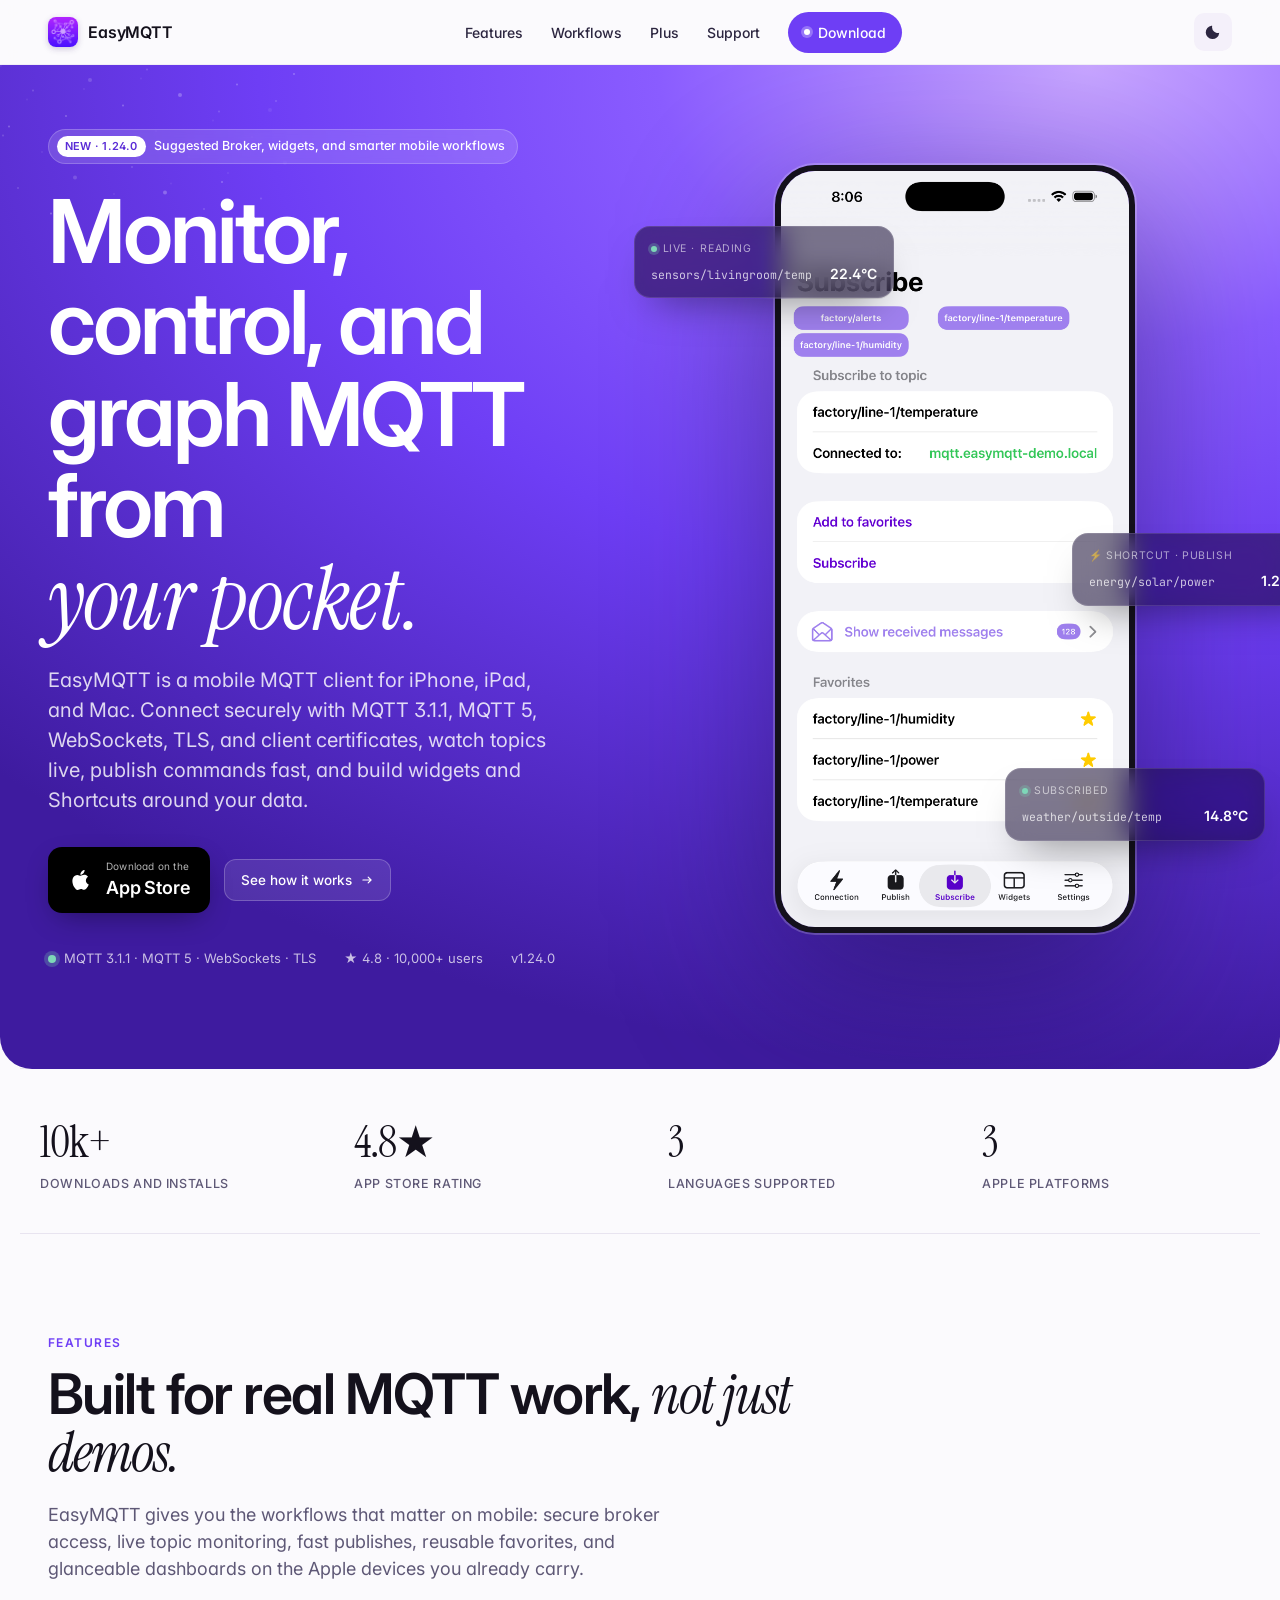
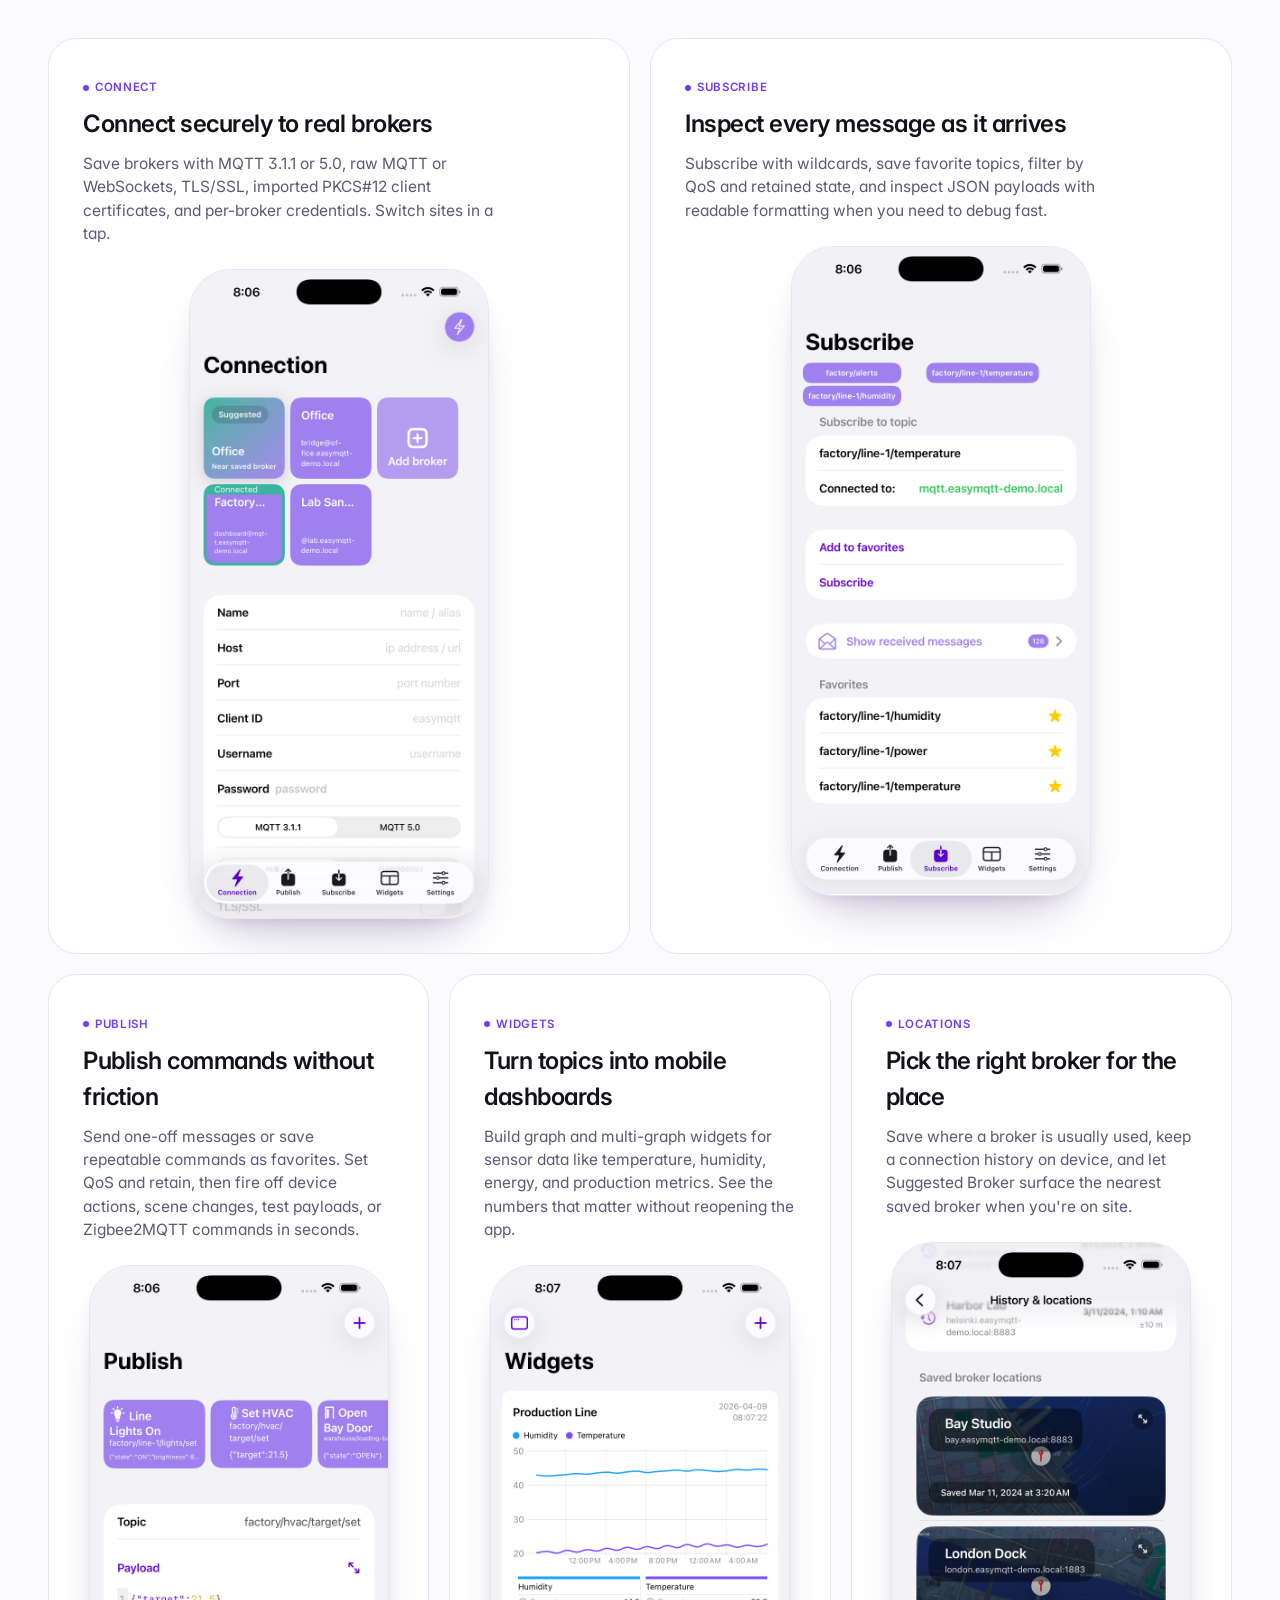
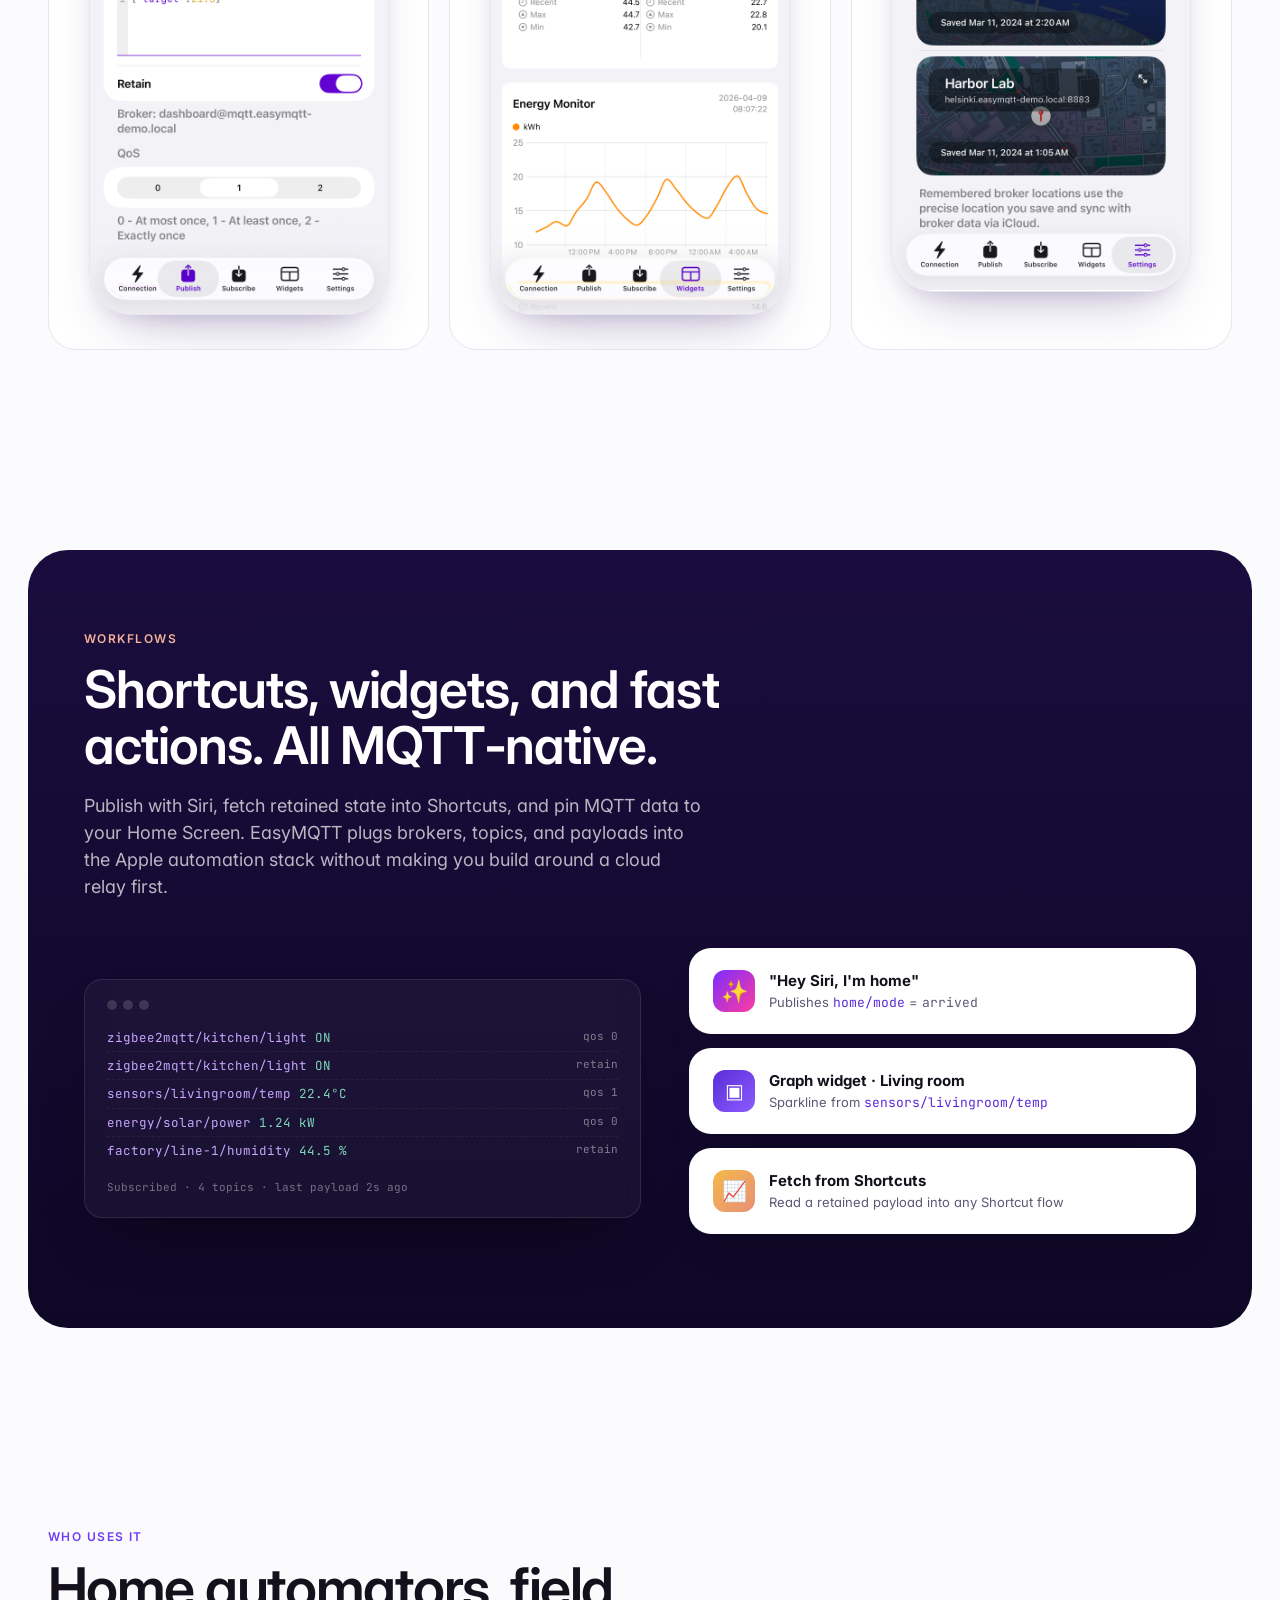
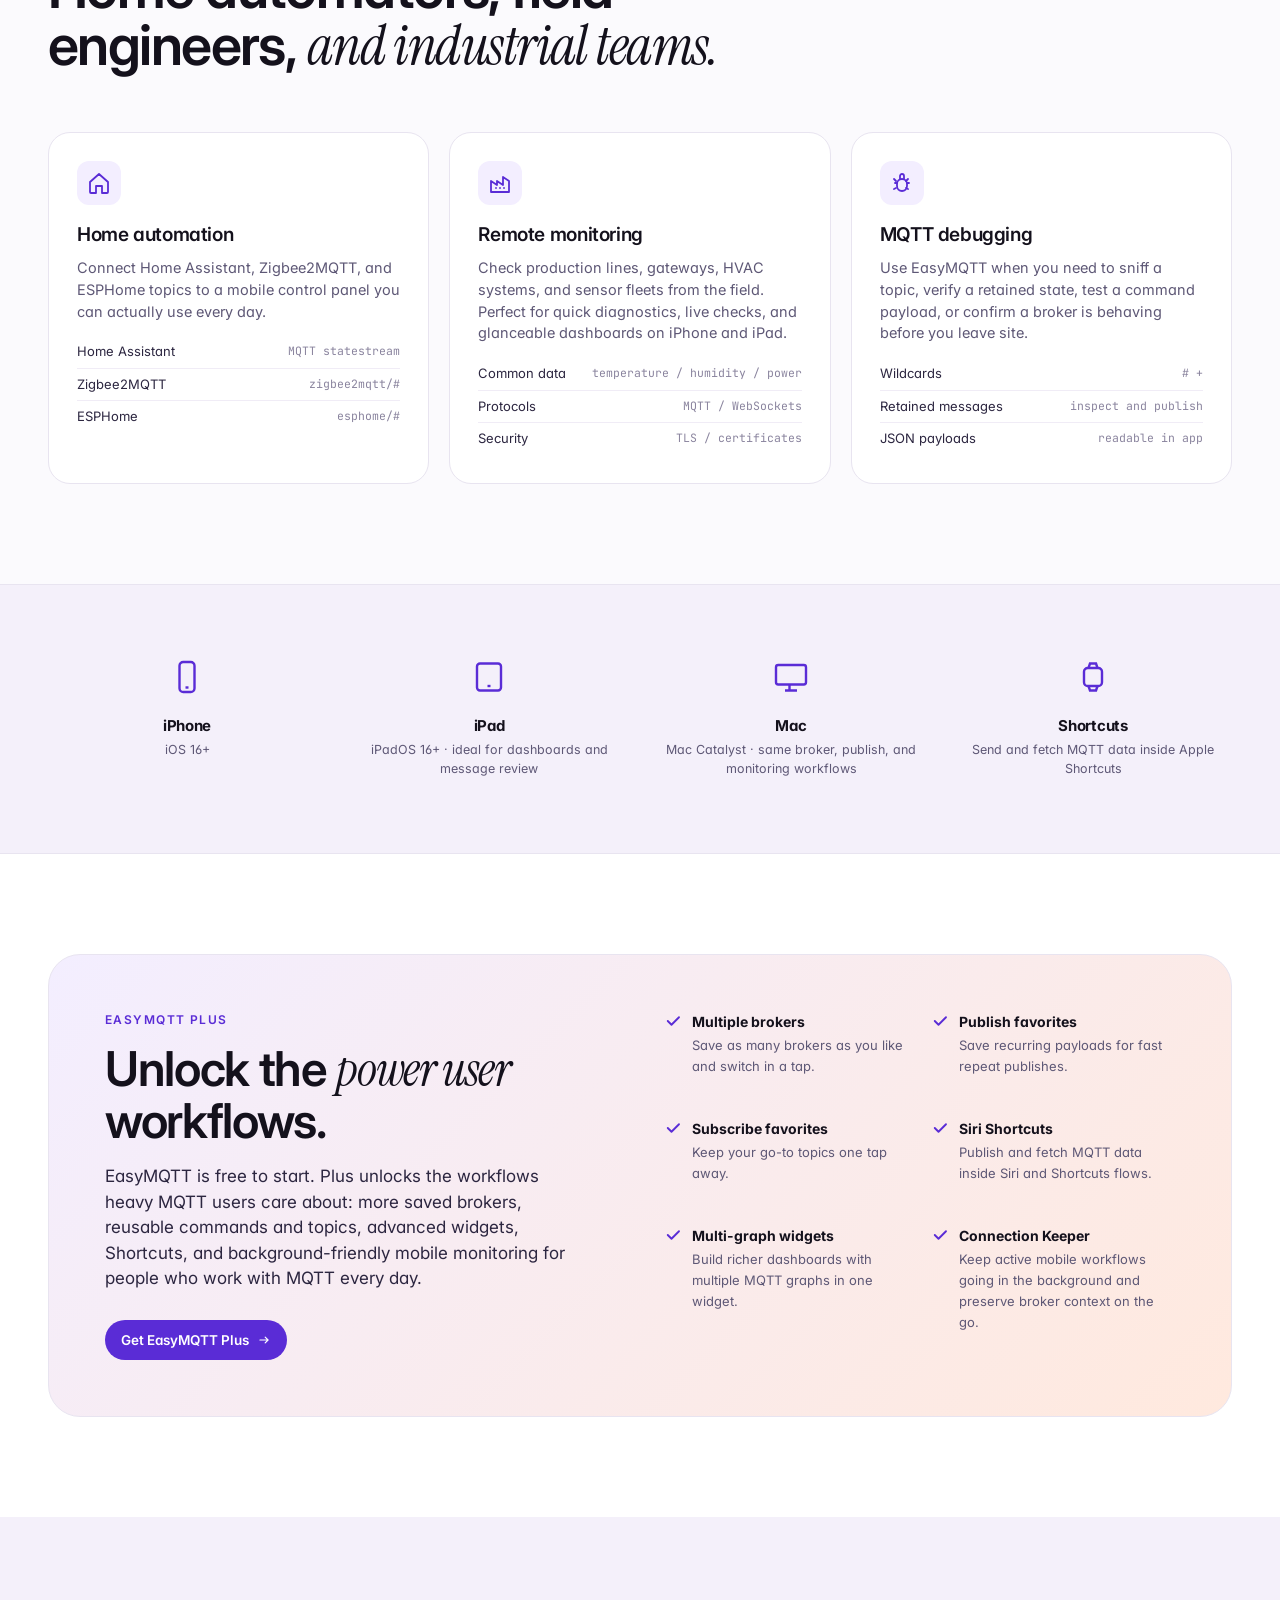
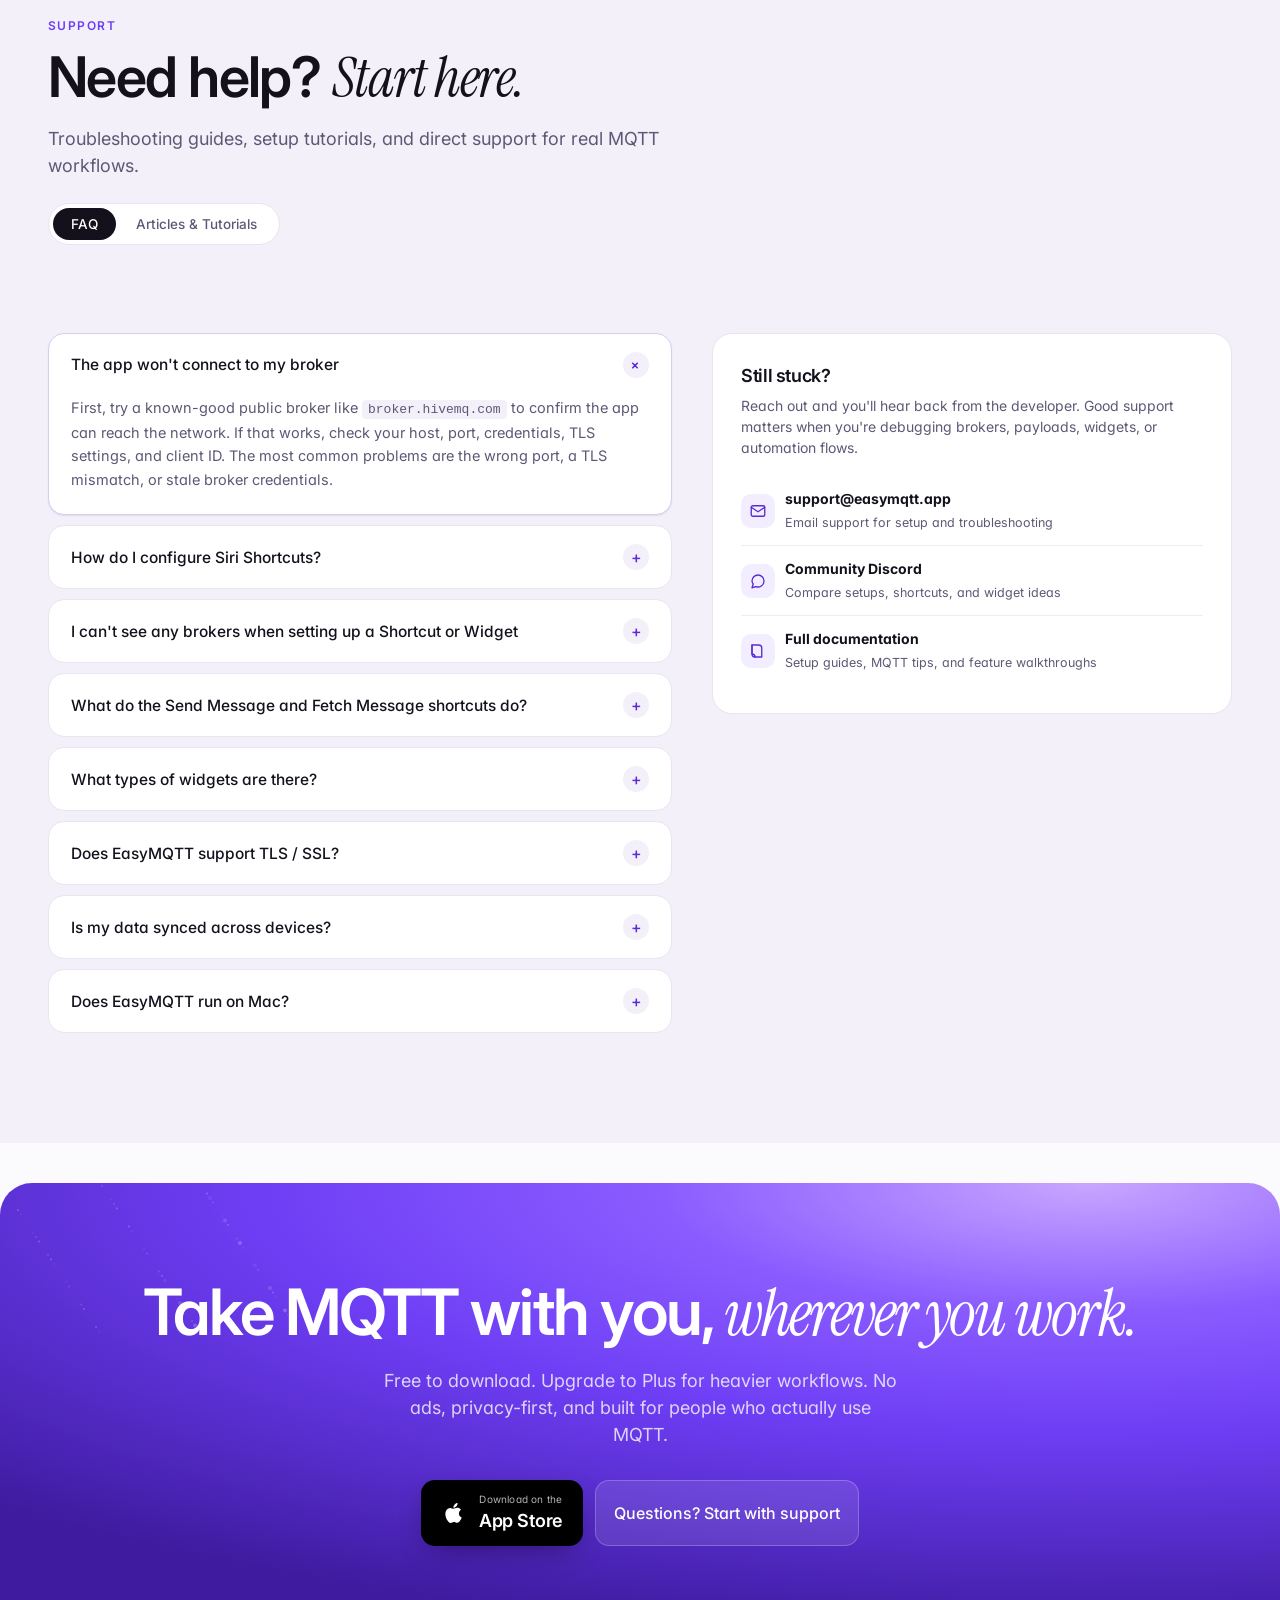
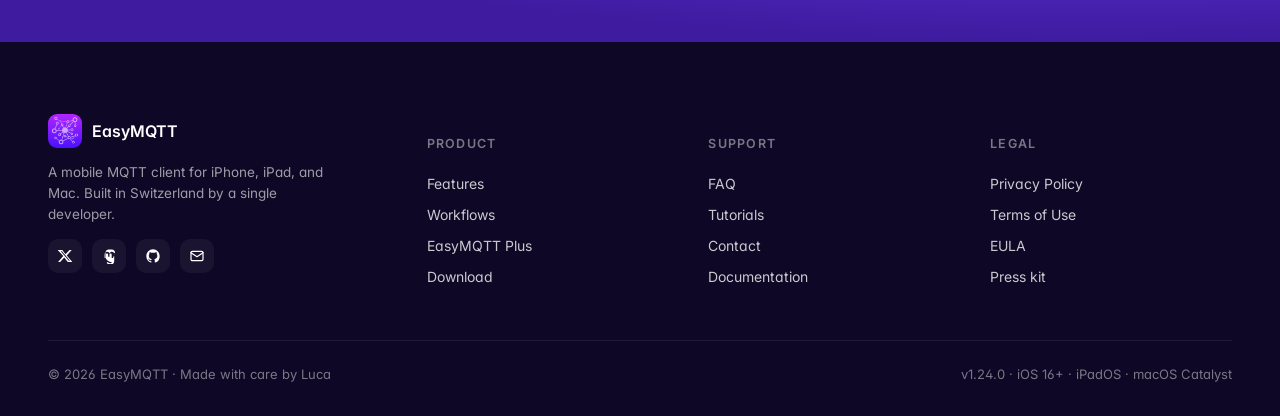
==== commit f41108c5: "Apply writer-revised copy across the page Updates hero, features, workflows (née Automation), use ca" ====
--- a/index.html
+++ b/index.html
@@ -62,7 +62,7 @@
     </a>
     <div class="nav-links" data-nav-links>
       <a href="#features">Features</a>
-      <a href="#automation">Automation</a>
+      <a href="#automation">Workflows</a>
       <a href="#plus">Plus</a>
       <a href="#support">Support</a>
       <a href="https://apps.apple.com/app/easymqtt/id1523099606" class="nav-cta">
@@ -90,16 +90,16 @@
     <div>
       <div class="eyebrow">
         <span class="pill">NEW · 1.24.0</span>
-        Broker locations &amp; automation fixes
+        Suggested Broker, widgets, and smarter mobile workflows
       </div>
       <h1>
-        Put MQTT in<br/>
+        Monitor, control, and graph MQTT from<br/>
         <span class="serif">your pocket.</span>
       </h1>
       <p class="hero-sub">
-        A beautiful, friendly MQTT client for iPhone, iPad, and Mac.
-        Connect to any broker, watch topics live, and automate your home
-        with Siri Shortcuts and widgets.
+        EasyMQTT is a mobile MQTT client for iPhone, iPad, and Mac.
+        Connect securely with MQTT 3.1.1, MQTT 5, WebSockets, TLS, and client certificates,
+        watch topics live, publish commands fast, and build widgets and Shortcuts around your data.
       </p>
       <div class="hero-ctas">
         <a href="https://apps.apple.com/app/easymqtt/id1523099606" class="btn-app-store">
@@ -109,10 +109,10 @@
             <span class="big">App Store</span>
           </span>
         </a>
-        <a href="#features" class="btn-ghost btn-ghost-sm">Explore features <svg viewBox="0 0 24 24" fill="none" stroke="currentColor" stroke-width="2" stroke-linecap="round" stroke-linejoin="round"><path d="M5 12h14m-5-5l5 5-5 5"/></svg></a>
+        <a href="#features" class="btn-ghost btn-ghost-sm">See how it works <svg viewBox="0 0 24 24" fill="none" stroke="currentColor" stroke-width="2" stroke-linecap="round" stroke-linejoin="round"><path d="M5 12h14m-5-5l5 5-5 5"/></svg></a>
       </div>
       <div class="hero-meta">
-        <span><span class="glowdot"></span> iOS 16+ · iPadOS · macOS</span>
+        <span><span class="glowdot"></span> MQTT 3.1.1 · MQTT 5 · WebSockets · TLS</span>
         <span>★ 4.8 · 10,000+ users</span>
         <span>v1.24.0</span>
       </div>
@@ -137,7 +137,7 @@
         </div>
       </div>
       <div class="ticker-card hero-float-3" data-ticker="3">
-        <div class="t-label">⚡ Shortcut · Send</div>
+        <div class="t-label">⚡ Shortcut · Publish</div>
         <div class="t-row">
           <span class="t-topic" data-ticker-topic></span>
           <span class="t-val" data-ticker-val></span>
@@ -151,7 +151,7 @@
 <div class="stats wrap" style="max-width:1240px">
   <div class="stat">
     <div class="num">10k+</div>
-    <div class="lbl">Active users</div>
+    <div class="lbl">Downloads and installs</div>
   </div>
   <div class="stat">
     <div class="num">4.8★</div>
@@ -159,11 +159,11 @@
   </div>
   <div class="stat">
     <div class="num">3</div>
-    <div class="lbl">Languages</div>
+    <div class="lbl">Languages supported</div>
   </div>
   <div class="stat">
     <div class="num">3</div>
-    <div class="lbl">Platforms supported</div>
+    <div class="lbl">Apple platforms</div>
   </div>
 </div>
 
@@ -173,18 +173,19 @@
     <div class="section-head">
       <div class="section-kicker">Features</div>
       <h2 class="section-title">
-        Everything you need from an MQTT client, <span class="serif">nothing you don't.</span>
+        Built for real MQTT work, <span class="serif">not just demos.</span>
       </h2>
       <p class="section-lede">
-        EasyMQTT ships the essentials of a great MQTT client — connect, subscribe, publish —
-        plus the iOS‑native touches that make it a joy to use every day.
+        EasyMQTT gives you the workflows that matter on mobile: secure broker access,
+        live topic monitoring, fast publishes, reusable favorites, and glanceable dashboards
+        on the Apple devices you already carry.
       </p>
     </div>
     <div class="feat-grid">
       <div class="feat" style="grid-column:span 6">
         <div class="tag"><span class="dot"></span>Connect</div>
-        <h3>Connect to any MQTT broker</h3>
-        <p>Plug in a URL, username, and password — or scan a recent broker on your network. Save multiple brokers, switch in a tap, and pick MQTT 3.1.1 or 5.0.</p>
+        <h3>Connect securely to real brokers</h3>
+        <p>Save brokers with MQTT 3.1.1 or 5.0, raw MQTT or WebSockets, TLS/SSL, imported PKCS#12 client certificates, and per-broker credentials. Switch sites in a tap.</p>
         <div class="feat-visual">
           <div class="feat-phone">
             <img data-feat-shot="assets/raw-iphone-connect.png" src="assets/raw-iphone-connect.png" alt="Connect to any MQTT broker"/>
@@ -193,8 +194,8 @@
       </div>
       <div class="feat" style="grid-column:span 6">
         <div class="tag"><span class="dot"></span>Subscribe</div>
-        <h3>See every message, the moment it arrives</h3>
-        <p>Subscribe to wildcards, star your favorites, and watch messages stream in with full payload history and JSON pretty‑printing.</p>
+        <h3>Inspect every message as it arrives</h3>
+        <p>Subscribe with wildcards, save favorite topics, filter by QoS and retained state, and inspect JSON payloads with readable formatting when you need to debug fast.</p>
         <div class="feat-visual">
           <div class="feat-phone">
             <img data-feat-shot="assets/raw-iphone-subscribe.png" src="assets/raw-iphone-subscribe.png" alt="See every message, the moment it arrives"/>
@@ -203,8 +204,8 @@
       </div>
       <div class="feat third" style="grid-column:span 4">
         <div class="tag"><span class="dot"></span>Publish</div>
-        <h3>Publish in a tap</h3>
-        <p>Save recurring payloads as favorites. Set QoS, retain, and fire it off — perfect for toggling lights, scenes, or Zigbee2MQTT commands.</p>
+        <h3>Publish commands without friction</h3>
+        <p>Send one-off messages or save repeatable commands as favorites. Set QoS and retain, then fire off device actions, scene changes, test payloads, or Zigbee2MQTT commands in seconds.</p>
         <div class="feat-visual">
           <div class="feat-phone">
             <img data-feat-shot="assets/raw-iphone-publish.png" src="assets/raw-iphone-publish.png" alt="Publish in a tap"/>
@@ -213,8 +214,8 @@
       </div>
       <div class="feat third" style="grid-column:span 4">
         <div class="tag"><span class="dot"></span>Widgets</div>
-        <h3>Live data on your Home Screen</h3>
-        <p>Graph widgets turn your MQTT topics into sparklines you can glance at. Temperature, humidity, energy — without opening the app.</p>
+        <h3>Turn topics into mobile dashboards</h3>
+        <p>Build graph and multi-graph widgets for sensor data like temperature, humidity, energy, and production metrics. See the numbers that matter without reopening the app.</p>
         <div class="feat-visual">
           <div class="feat-phone">
             <img data-feat-shot="assets/raw-iphone-widgets.png" src="assets/raw-iphone-widgets.png" alt="Live data on your Home Screen"/>
@@ -223,8 +224,8 @@
       </div>
       <div class="feat third" style="grid-column:span 4">
         <div class="tag"><span class="dot"></span>Locations</div>
-        <h3>Brokers know where they live</h3>
-        <p>Tag brokers by location so EasyMQTT can suggest the right one when you're home, at work, or on the road. New in 1.14.</p>
+        <h3>Pick the right broker for the place</h3>
+        <p>Save where a broker is usually used, keep a connection history on device, and let Suggested Broker surface the nearest saved broker when you're on site.</p>
         <div class="feat-visual">
           <div class="feat-phone">
             <img data-feat-shot="assets/raw-iphone-locations.png" src="assets/raw-iphone-locations.png" alt="Brokers know where they live"/>
@@ -240,14 +241,13 @@
   <div class="spotlight">
     <div class="wrap" style="padding:0; max-width:1160px">
       <div style="max-width:680px">
-        <div class="section-kicker">Automation</div>
+        <div class="section-kicker">Workflows</div>
         <h2>
-          Siri. Shortcuts. Widgets. <span class="serif">All MQTT‑native.</span>
+          Shortcuts, widgets, and fast actions. <span class="serif">All MQTT‑native.</span>
         </h2>
         <p class="section-lede">
-          Publish a message with "Hey Siri." Build an automation that dims the lights at sunset.
-          Pin a live sensor to your Home Screen. EasyMQTT plugs MQTT into the iOS
-          automation fabric — and stays out of the way.
+          Publish with Siri, fetch retained state into Shortcuts, and pin MQTT data to your Home Screen.
+          EasyMQTT plugs brokers, topics, and payloads into the Apple automation stack without making you build around a cloud relay first.
         </p>
       </div>
       <div class="spot-grid">
@@ -292,7 +292,7 @@
     <div class="section-head">
       <div class="section-kicker">Who uses it</div>
       <h2 class="section-title">
-        Home automators, makers, <span class="serif">and industrial pros.</span>
+        Home automators, field engineers, <span class="serif">and industrial teams.</span>
       </h2>
     </div>
     <div class="case-grid">
@@ -301,7 +301,7 @@
           <svg viewBox="0 0 24 24" fill="none" stroke="currentColor" stroke-width="1.8" stroke-linecap="round" stroke-linejoin="round" width="24" height="24"><path d="M3 11l9-8 9 8v10a1 1 0 01-1 1h-5v-7h-6v7H4a1 1 0 01-1-1z"/></svg>
         </div>
         <h3>Home automation</h3>
-        <p>Pipe Home Assistant, Zigbee2MQTT, or esphome straight into your phone. One app for every broker in the house.</p>
+        <p>Connect Home Assistant, Zigbee2MQTT, and ESPHome topics to a mobile control panel you can actually use every day.</p>
         <ul>
           <li><span>Home Assistant</span><span>MQTT statestream</span></li>
           <li><span>Zigbee2MQTT</span><span>zigbee2mqtt/#</span></li>
@@ -313,11 +313,11 @@
           <svg viewBox="0 0 24 24" fill="none" stroke="currentColor" stroke-width="1.8" stroke-linecap="round" stroke-linejoin="round" width="24" height="24"><path d="M3 21V10l6 4V10l6 4V6l6 4v11z"/><path d="M8 17h.01M12 17h.01M16 17h.01"/></svg>
         </div>
         <h3>Remote monitoring</h3>
-        <p>Keep an eye on production lines, sensors, and gateways from the couch. Graph widgets for the numbers that matter.</p>
+        <p>Check production lines, gateways, HVAC systems, and sensor fleets from the field. Perfect for quick diagnostics, live checks, and glanceable dashboards on iPhone and iPad.</p>
         <ul>
-          <li><span>Latency</span><span>&lt; 200 ms</span></li>
-          <li><span>QoS</span><span>0 / 1 / 2</span></li>
-          <li><span>Keep-alive</span><span>60 s</span></li>
+          <li><span>Common data</span><span>temperature / humidity / power</span></li>
+          <li><span>Protocols</span><span>MQTT / WebSockets</span></li>
+          <li><span>Security</span><span>TLS / certificates</span></li>
         </ul>
       </div>
       <div class="case">
@@ -325,11 +325,11 @@
           <svg viewBox="0 0 24 24" fill="none" stroke="currentColor" stroke-width="1.8" stroke-linecap="round" stroke-linejoin="round" width="24" height="24"><rect x="7" y="8" width="10" height="12" rx="5"/><path d="M10 8V5a2 2 0 014 0v3M5 12h2m10 0h2M4 8l2 2m12-2l-2 2M4 18l2-1m12 1l-2-1"/></svg>
         </div>
         <h3>MQTT debugging</h3>
-        <p>The quickest way to sniff a topic, test a payload, or double‑check a retained message before you commit.</p>
+        <p>Use EasyMQTT when you need to sniff a topic, verify a retained state, test a command payload, or confirm a broker is behaving before you leave site.</p>
         <ul>
-          <li><span>Wildcards</span><span># + +</span></li>
-          <li><span>Retain</span><span>supported</span></li>
-          <li><span>TLS</span><span>optional</span></li>
+          <li><span>Wildcards</span><span># +</span></li>
+          <li><span>Retained messages</span><span>inspect and publish</span></li>
+          <li><span>JSON payloads</span><span>readable in app</span></li>
         </ul>
       </div>
     </div>
@@ -346,15 +346,15 @@
       </div>
       <div class="p">
         <svg viewBox="0 0 24 24" fill="none" stroke="currentColor" stroke-width="1.6"><rect x="4" y="3" width="16" height="18" rx="2"/><path d="M11 18h2"/></svg>
-        <h4>iPad</h4><p>iPadOS 16+ · Split View</p>
+        <h4>iPad</h4><p>iPadOS 16+ · ideal for dashboards and message review</p>
       </div>
       <div class="p">
         <svg viewBox="0 0 24 24" fill="none" stroke="currentColor" stroke-width="1.6"><rect x="2" y="4" width="20" height="13" rx="1.5"/><path d="M8 21h8m-5-4v4m-2 0h6"/></svg>
-        <h4>Mac</h4><p>Catalyst · Apple Silicon</p>
+        <h4>Mac</h4><p>Mac Catalyst · same broker, publish, and monitoring workflows</p>
       </div>
       <div class="p">
         <svg viewBox="0 0 24 24" fill="none" stroke="currentColor" stroke-width="1.6"><rect x="6" y="6" width="12" height="12" rx="2.5"/><path d="M9 6l1-3h4l1 3M9 18l1 3h4l1-3"/></svg>
-        <h4>Shortcuts</h4><p>Runs on Watch via Shortcuts</p>
+        <h4>Shortcuts</h4><p>Send and fetch MQTT data inside Apple Shortcuts</p>
       </div>
     </div>
   </div>
@@ -366,11 +366,11 @@
     <div class="plus-card">
       <div>
         <div class="section-kicker" style="color:var(--purple-700)">EasyMQTT Plus</div>
-        <h2>Unlock the <span class="serif">power user</span> features.</h2>
+        <h2>Unlock the <span class="serif">power user</span> workflows.</h2>
         <p class="sub">
-          EasyMQTT is free and fully usable. Plus is a one‑time in‑app purchase
-          that unlocks favorites, advanced widgets, and deeper Shortcut automation —
-          for the people who use MQTT every day.
+          EasyMQTT is free to start. Plus unlocks the workflows heavy MQTT users care about:
+          more saved brokers, reusable commands and topics, advanced widgets, Shortcuts,
+          and background-friendly mobile monitoring for people who work with MQTT every day.
         </p>
         <a href="https://apps.apple.com/app/easymqtt/id1523099606" class="nav-cta" style="background:var(--purple-700)">
           Get EasyMQTT Plus <span class="arrow-sm"><svg viewBox="0 0 24 24" fill="none" stroke="currentColor" stroke-width="2" stroke-linecap="round" stroke-linejoin="round"><path d="M5 12h14m-5-5l5 5-5 5"/></svg></span>
@@ -388,35 +388,35 @@
           <svg viewBox="0 0 24 24" fill="none" stroke="currentColor" stroke-width="2.5" stroke-linecap="round" stroke-linejoin="round"><path d="M5 12l5 5L20 7"/></svg>
           <div>
             <strong>Publish favorites</strong>
-            <span>One‑tap access to frequently‑sent payloads.</span>
+            <span>Save recurring payloads for fast repeat publishes.</span>
           </div>
         </div>
         <div class="item">
           <svg viewBox="0 0 24 24" fill="none" stroke="currentColor" stroke-width="2.5" stroke-linecap="round" stroke-linejoin="round"><path d="M5 12l5 5L20 7"/></svg>
           <div>
             <strong>Subscribe favorites</strong>
-            <span>Star topics for instant access across devices.</span>
+            <span>Keep your go-to topics one tap away.</span>
           </div>
         </div>
         <div class="item">
           <svg viewBox="0 0 24 24" fill="none" stroke="currentColor" stroke-width="2.5" stroke-linecap="round" stroke-linejoin="round"><path d="M5 12l5 5L20 7"/></svg>
           <div>
             <strong>Siri Shortcuts</strong>
-            <span>Publish and fetch from Shortcuts, widgets, and the Shortcuts app.</span>
+            <span>Publish and fetch MQTT data inside Siri and Shortcuts flows.</span>
           </div>
         </div>
         <div class="item">
           <svg viewBox="0 0 24 24" fill="none" stroke="currentColor" stroke-width="2.5" stroke-linecap="round" stroke-linejoin="round"><path d="M5 12l5 5L20 7"/></svg>
           <div>
-            <strong>Graph widgets</strong>
-            <span>Sparkline widgets backed by your topic history.</span>
+            <strong>Multi-graph widgets</strong>
+            <span>Build richer dashboards with multiple MQTT graphs in one widget.</span>
           </div>
         </div>
         <div class="item">
           <svg viewBox="0 0 24 24" fill="none" stroke="currentColor" stroke-width="2.5" stroke-linecap="round" stroke-linejoin="round"><path d="M5 12l5 5L20 7"/></svg>
           <div>
-            <strong>iCloud sync</strong>
-            <span>Brokers, favorites, and locations travel with you.</span>
+            <strong>Connection Keeper</strong>
+            <span>Keep active mobile workflows going in the background and preserve broker context on the go.</span>
           </div>
         </div>
       </div>
@@ -430,10 +430,10 @@
     <div class="section-head">
       <div class="section-kicker">Support</div>
       <h2 class="section-title">
-        Stuck? <span class="serif">Here's every answer.</span>
+        Need help? <span class="serif">Start here.</span>
       </h2>
       <p class="section-lede">
-        The common questions, step‑by‑step tutorials, and a quick line to the developer.
+        Troubleshooting guides, setup tutorials, and direct support for real MQTT workflows.
       </p>
       <div style="margin-top:24px">
         <div class="support-tabs" data-tabs>
@@ -447,74 +447,74 @@
         <div data-tab-panel="faq">
           <details class="faq-item" open>
             <summary><span>The app won't connect to my broker</span><span class="plus">+</span></summary>
-            <div class="body">First, try the public broker <code>broker.hivemq.com</code> to confirm the app can reach the internet. If that works, double‑check your host, port, and credentials — most connection failures come from a wrong port (1883 vs 8883 for TLS) or a stale client ID.</div>
+            <div class="body">First, try a known-good public broker like <code>broker.hivemq.com</code> to confirm the app can reach the network. If that works, check your host, port, credentials, TLS settings, and client ID. The most common problems are the wrong port, a TLS mismatch, or stale broker credentials.</div>
           </details>
           <details class="faq-item">
             <summary><span>How do I configure Siri Shortcuts?</span><span class="plus">+</span></summary>
-            <div class="body">Open the Shortcuts app, tap +, and search for <strong>EasyMQTT</strong>. You'll see actions for <strong>Send Message</strong> and <strong>Fetch Message</strong>. Pick a broker, type a topic, and either hardcode a payload or use a previous action's output.</div>
+            <div class="body">Open the Shortcuts app, create a new shortcut, and search for <strong>EasyMQTT</strong>. You'll find actions for <strong>Send Message</strong>, <strong>Send Favorite</strong>, and <strong>Fetch Message</strong>. Pick a saved broker, enter a topic, and either hardcode a payload or pass one in from another action.</div>
           </details>
           <details class="faq-item">
             <summary><span>I can't see any brokers when setting up a Shortcut or Widget</span><span class="plus">+</span></summary>
-            <div class="body">Make sure the broker is saved in the app — either via <strong>Add to favorites</strong> on the Connect screen, or under <strong>Settings → Brokers</strong>. Give it a name and save. The broker should now appear in the Shortcuts and Widgets pickers.</div>
+            <div class="body">Make sure the broker is saved in the app first. Add it from the Connect screen or under <strong>Settings → Brokers</strong>, give it a clear name, then save it. Saved brokers are what the app exposes to widgets and Shortcuts.</div>
           </details>
           <details class="faq-item">
             <summary><span>What do the Send Message and Fetch Message shortcuts do?</span><span class="plus">+</span></summary>
-            <div class="body"><strong>Send Message</strong> publishes a payload to a topic on a broker — with optional retain and QoS. <strong>Fetch Message</strong> subscribes to a topic and returns the most recent retained message, handy for reading state into other Shortcut actions.</div>
+            <div class="body"><strong>Send Message</strong> publishes a payload to a topic on a broker, with optional retain. <strong>Fetch Message</strong> subscribes to a topic and returns a message value so you can feed MQTT state into the rest of your Shortcut. It works best when the topic has a retained message available.</div>
           </details>
           <details class="faq-item">
             <summary><span>What types of widgets are there?</span><span class="plus">+</span></summary>
-            <div class="body">Three kinds: <strong>Single value</strong> (one topic, one number), <strong>Dual value</strong> (two topics side‑by‑side), and <strong>Graph widget</strong> (a sparkline from a topic's history). All refresh in the background every few minutes.</div>
+            <div class="body">EasyMQTT supports MQTT widgets for quick-glance values and graph widgets for values over time. Plus unlocks richer multi-graph widgets with live update support inside the app, so you can build a small dashboard around the topics you watch most.</div>
           </details>
           <details class="faq-item">
             <summary><span>Does EasyMQTT support TLS / SSL?</span><span class="plus">+</span></summary>
-            <div class="body">Yes — tick the TLS/SSL toggle on the Connect screen. EasyMQTT uses the system trust store; self‑signed certs aren't supported yet.</div>
+            <div class="body">Yes. EasyMQTT supports TLS/SSL, client certificates imported as PKCS#12 files, and MQTT over secure WebSockets. If your setup needs it, you can also allow untrusted certificates for brokers that are using self-signed or otherwise non-standard trust chains.</div>
           </details>
           <details class="faq-item">
             <summary><span>Is my data synced across devices?</span><span class="plus">+</span></summary>
-            <div class="body">Brokers, favorites, and locations sync via iCloud if you're signed in. Messages are kept locally — they never leave your device.</div>
+            <div class="body">Saved brokers, favorites, and remembered broker locations can sync through iCloud. Live messages stay on device, and connection history is stored locally on the device where it was recorded.</div>
           </details>
           <details class="faq-item">
             <summary><span>Does EasyMQTT run on Mac?</span><span class="plus">+</span></summary>
-            <div class="body">Yes — the Mac Catalyst build is on the Mac App Store. Same UI, keyboard shortcuts, and menu bar integration for quick publishes.</div>
+            <div class="body">Yes. EasyMQTT runs on Mac with the same core broker, publish, subscribe, widget, and Shortcuts workflows available on iPhone and iPad through the Mac Catalyst build.</div>
           </details>
         </div>
         <div data-tab-panel="articles" style="display:none">
           <a class="article-card" href="#">
             <div class="meta">Tutorial</div>
             <h4>Graphing Zigbee2MQTT sensors with widgets</h4>
-            <p>Turn your z2m temperature and humidity readings into live sparklines on the Home Screen in five minutes.</p>
+            <p>Turn Zigbee2MQTT temperature, humidity, or power readings into glanceable MQTT widgets in a few minutes.</p>
             <span class="read">Read article <svg viewBox="0 0 24 24" fill="none" stroke="currentColor" stroke-width="2" stroke-linecap="round" stroke-linejoin="round"><path d="M5 12h14m-5-5l5 5-5 5"/></svg></span>
           </a>
           <a class="article-card" href="#">
             <div class="meta">Guide</div>
             <h4>Home Assistant + EasyMQTT: a quick start</h4>
-            <p>Point EasyMQTT at your HA broker, subscribe to statestream, and fire off Siri commands that toggle scenes.</p>
+            <p>Connect EasyMQTT to your Home Assistant broker, subscribe to key topics, and trigger MQTT actions from Siri and Shortcuts.</p>
             <span class="read">Read article <svg viewBox="0 0 24 24" fill="none" stroke="currentColor" stroke-width="2" stroke-linecap="round" stroke-linejoin="round"><path d="M5 12h14m-5-5l5 5-5 5"/></svg></span>
           </a>
           <a class="article-card" href="#">
             <div class="meta">Tips</div>
             <h4>Five Siri Shortcuts we can't live without</h4>
-            <p>From good‑morning routines to NFC stickers on the fridge — the Shortcuts our users keep asking about.</p>
+            <p>From good‑morning routines to retained-state checks and NFC actions, these are the automations MQTT users set up again and again.</p>
             <span class="read">Read article <svg viewBox="0 0 24 24" fill="none" stroke="currentColor" stroke-width="2" stroke-linecap="round" stroke-linejoin="round"><path d="M5 12h14m-5-5l5 5-5 5"/></svg></span>
           </a>
           <a class="article-card" href="#">
             <div class="meta">Reference</div>
             <h4>MQTT wildcards, explained with real topics</h4>
-            <p>When to use <code>+</code> versus <code>#</code>, and the gotchas that bite everyone their first week.</p>
+            <p>When to use <code>+</code> versus <code>#</code>, with real MQTT topic examples from home automation and device debugging.</p>
             <span class="read">Read article <svg viewBox="0 0 24 24" fill="none" stroke="currentColor" stroke-width="2" stroke-linecap="round" stroke-linejoin="round"><path d="M5 12h14m-5-5l5 5-5 5"/></svg></span>
           </a>
         </div>
       </div>
       <div class="support-side">
         <h3>Still stuck?</h3>
-        <p>Reach out and I'll get back to you quickly. One person builds EasyMQTT, so replies come from me directly.</p>
+        <p>Reach out and you'll hear back from the developer. Good support matters when you're debugging brokers, payloads, widgets, or automation flows.</p>
         <a href="mailto:support@easymqtt.app" class="row">
           <div class="ico">
             <svg viewBox="0 0 24 24" fill="none" stroke="currentColor" stroke-width="1.8" stroke-linecap="round" stroke-linejoin="round" width="18" height="18"><rect x="3" y="5" width="18" height="14" rx="2"/><path d="M3 7l9 6 9-6"/></svg>
           </div>
           <div>
             <strong>support@easymqtt.app</strong>
-            <small>Email support · usually within 24h</small>
+            <small>Email support for setup and troubleshooting</small>
           </div>
         </a>
         <a href="#" class="row">
@@ -523,7 +523,7 @@
           </div>
           <div>
             <strong>Community Discord</strong>
-            <small>Chat with other users</small>
+            <small>Compare setups, shortcuts, and widget ideas</small>
           </div>
         </a>
         <a href="#" class="row">
@@ -532,7 +532,7 @@
           </div>
           <div>
             <strong>Full documentation</strong>
-            <small>Every feature, explained</small>
+            <small>Setup guides, MQTT tips, and feature walkthroughs</small>
           </div>
         </a>
       </div>
@@ -545,9 +545,9 @@
   <svg class="hero-stars" data-stars="50" data-stars-alt xmlns="http://www.w3.org/2000/svg" style="position:absolute;inset:0;opacity:.3;mix-blend-mode:screen"></svg>
   <div class="wrap" style="position:relative">
     <h2>
-      Ready when <span class="serif">you are.</span>
+      Take MQTT with you, <span class="serif">wherever you work.</span>
     </h2>
-    <p>Free to download. Plus is a one‑time unlock. No ads, no tracking, no subscriptions.</p>
+    <p>Free to download. Upgrade to Plus for heavier workflows. No ads, privacy-first, and built for people who actually use MQTT.</p>
     <div class="ctas">
       <a href="https://apps.apple.com/app/easymqtt/id1523099606" class="btn-app-store">
         <svg viewBox="0 0 24 24" fill="currentColor"><path d="M16.5 12.5c0-2.3 1.9-3.4 2-3.5-1.1-1.6-2.8-1.8-3.4-1.8-1.4-.1-2.8.9-3.5.9-.7 0-1.8-.8-3-.8-1.5 0-3 .9-3.8 2.3-1.6 2.8-.4 7 1.2 9.3.8 1.1 1.7 2.4 2.9 2.3 1.2 0 1.6-.8 3-.8s1.8.7 3 .7c1.3 0 2.1-1.1 2.9-2.3.9-1.3 1.3-2.6 1.3-2.7-.1 0-2.6-1-2.6-3.6zM14.3 5.8c.6-.8 1.1-1.9 1-3-1 0-2.2.6-2.9 1.5-.6.7-1.1 1.9-1 2.9 1.1.1 2.2-.6 2.9-1.4z"/></svg>
@@ -556,7 +556,7 @@
           <span class="big">App Store</span>
         </span>
       </a>
-      <a href="#support" class="btn-ghost">Questions? See support</a>
+      <a href="#support" class="btn-ghost">Questions? Start with support</a>
     </div>
   </div>
 </section>
@@ -570,7 +570,7 @@
           <img src="assets/icon-classic.png" alt=""/>
           <span>EasyMQTT</span>
         </div>
-        <p class="foot-tag">A friendly MQTT client for iPhone, iPad, and Mac. Built in Switzerland by a single developer.</p>
+        <p class="foot-tag">A mobile MQTT client for iPhone, iPad, and Mac. Built in Switzerland by a single developer.</p>
         <div class="socials">
           <a href="#" aria-label="X"><svg viewBox="0 0 24 24" fill="currentColor"><path d="M18.9 3H22l-7.3 8.4L23 21h-6.9l-5.2-6.8L4.7 21H1.6l7.8-9L1 3h7l4.7 6.2L18.9 3zm-1.2 16.2h1.7L7.4 4.7H5.6l12.1 14.5z"/></svg></a>
           <a href="#" aria-label="Mastodon"><svg viewBox="0 0 24 24" fill="currentColor"><path d="M21 7.5c0-3.4-2.2-4.4-2.2-4.4-1.1-.5-3-.7-4.9-.7h0c-2 0-3.8.2-4.9.7 0 0-2.2 1-2.2 4.4v5.4c0 3.3 2 6.6 6.2 7.7 1.3.3 2.5.4 3.2.4-.1.8-.8 1.6-2.3 1.7-1.9.2-3.2-.8-3.4-1.4h-2c.2 1.9 2.1 3.7 5.3 3.7 3.5 0 6-2 6-5V7.5zm-3 7.6h-2v-5c0-1.3-.5-1.9-1.6-1.9s-1.7.7-1.7 2V13h-2V10.2c0-1.3-.6-2-1.7-2s-1.6.6-1.6 1.9v5h-2V10c0-1.3.4-2.4 1-3.2.8-.7 1.7-1.1 2.8-1.1 1.3 0 2.3.5 3 1.5l.5 1 .5-1c.7-1 1.7-1.5 3-1.5 1.2 0 2.1.4 2.8 1.1.7.8 1 1.9 1 3.2z"/></svg></a>
@@ -581,6 +581,7 @@
       <div>
         <h5>Product</h5>
         <a href="#features">Features</a>
+        <a href="#automation">Workflows</a>
         <a href="#plus">EasyMQTT Plus</a>
         <a href="https://apps.apple.com/app/easymqtt/id1523099606">Download</a>
       </div>
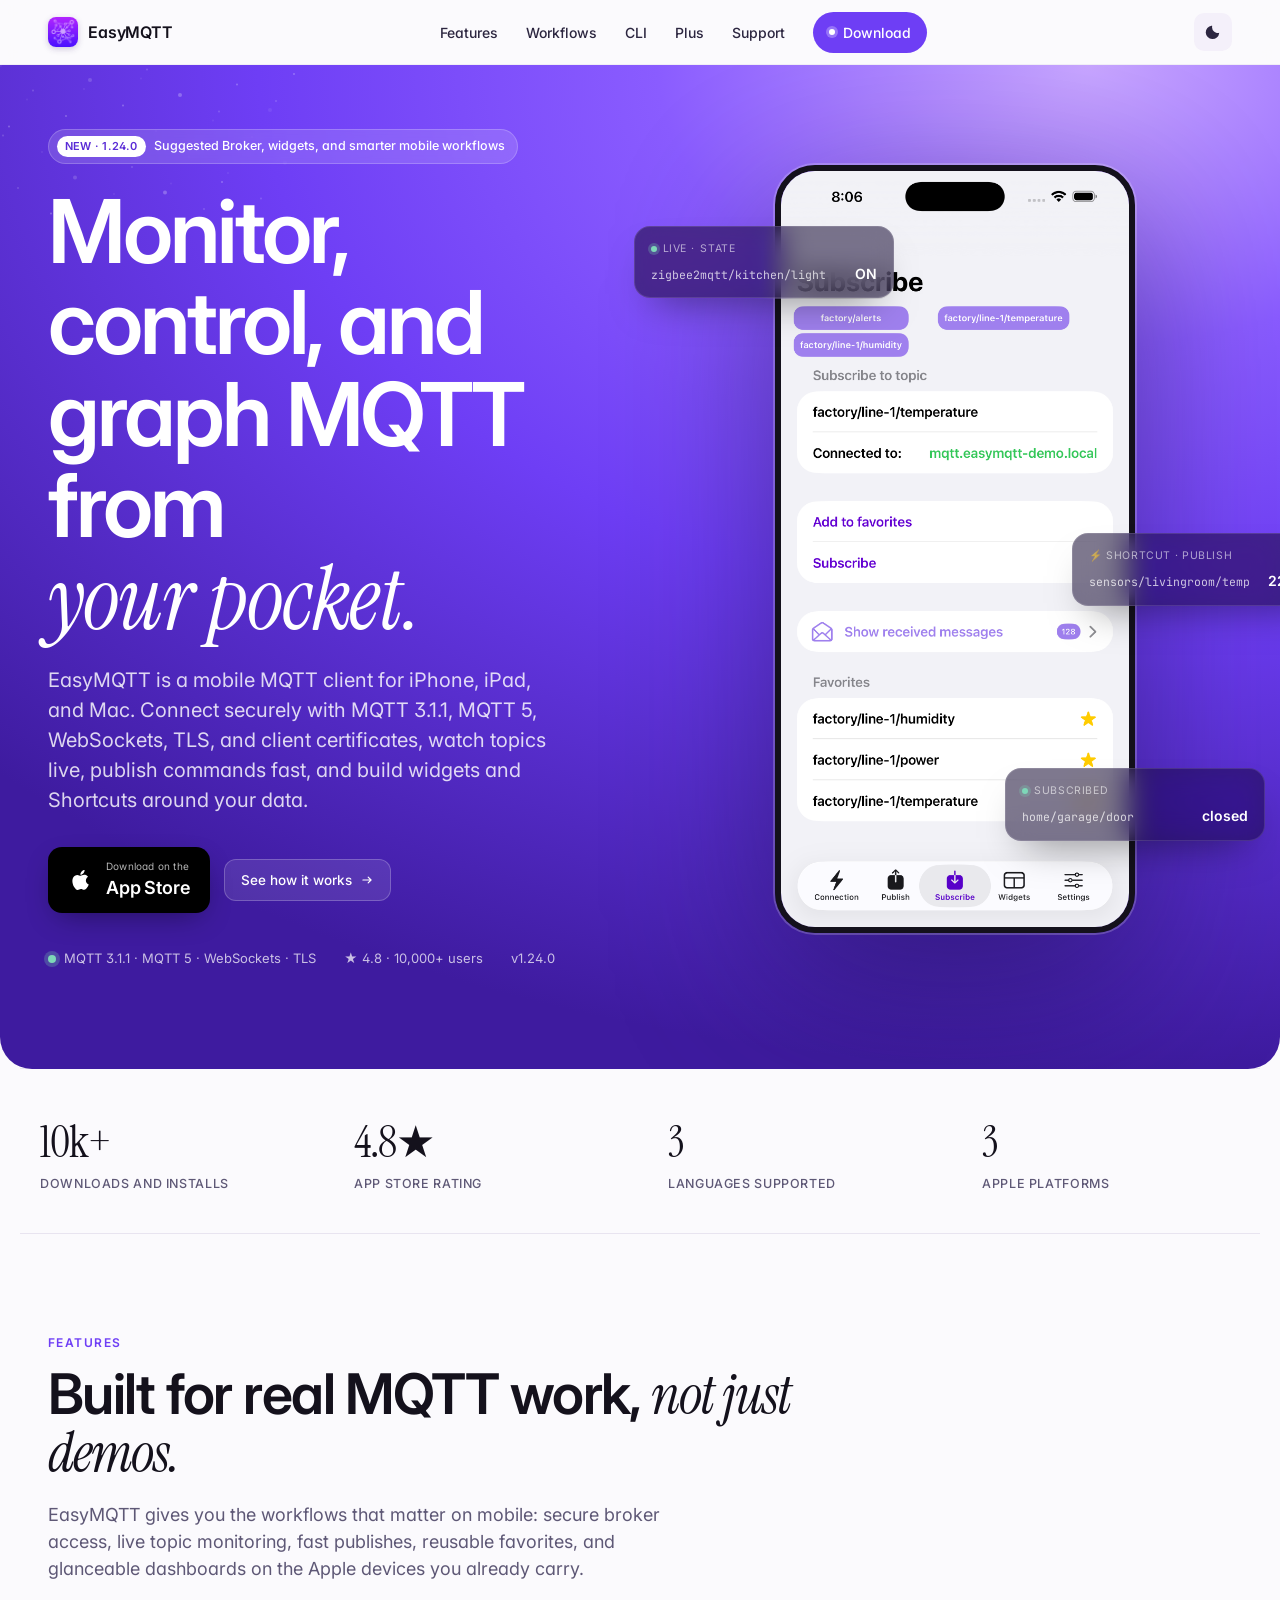
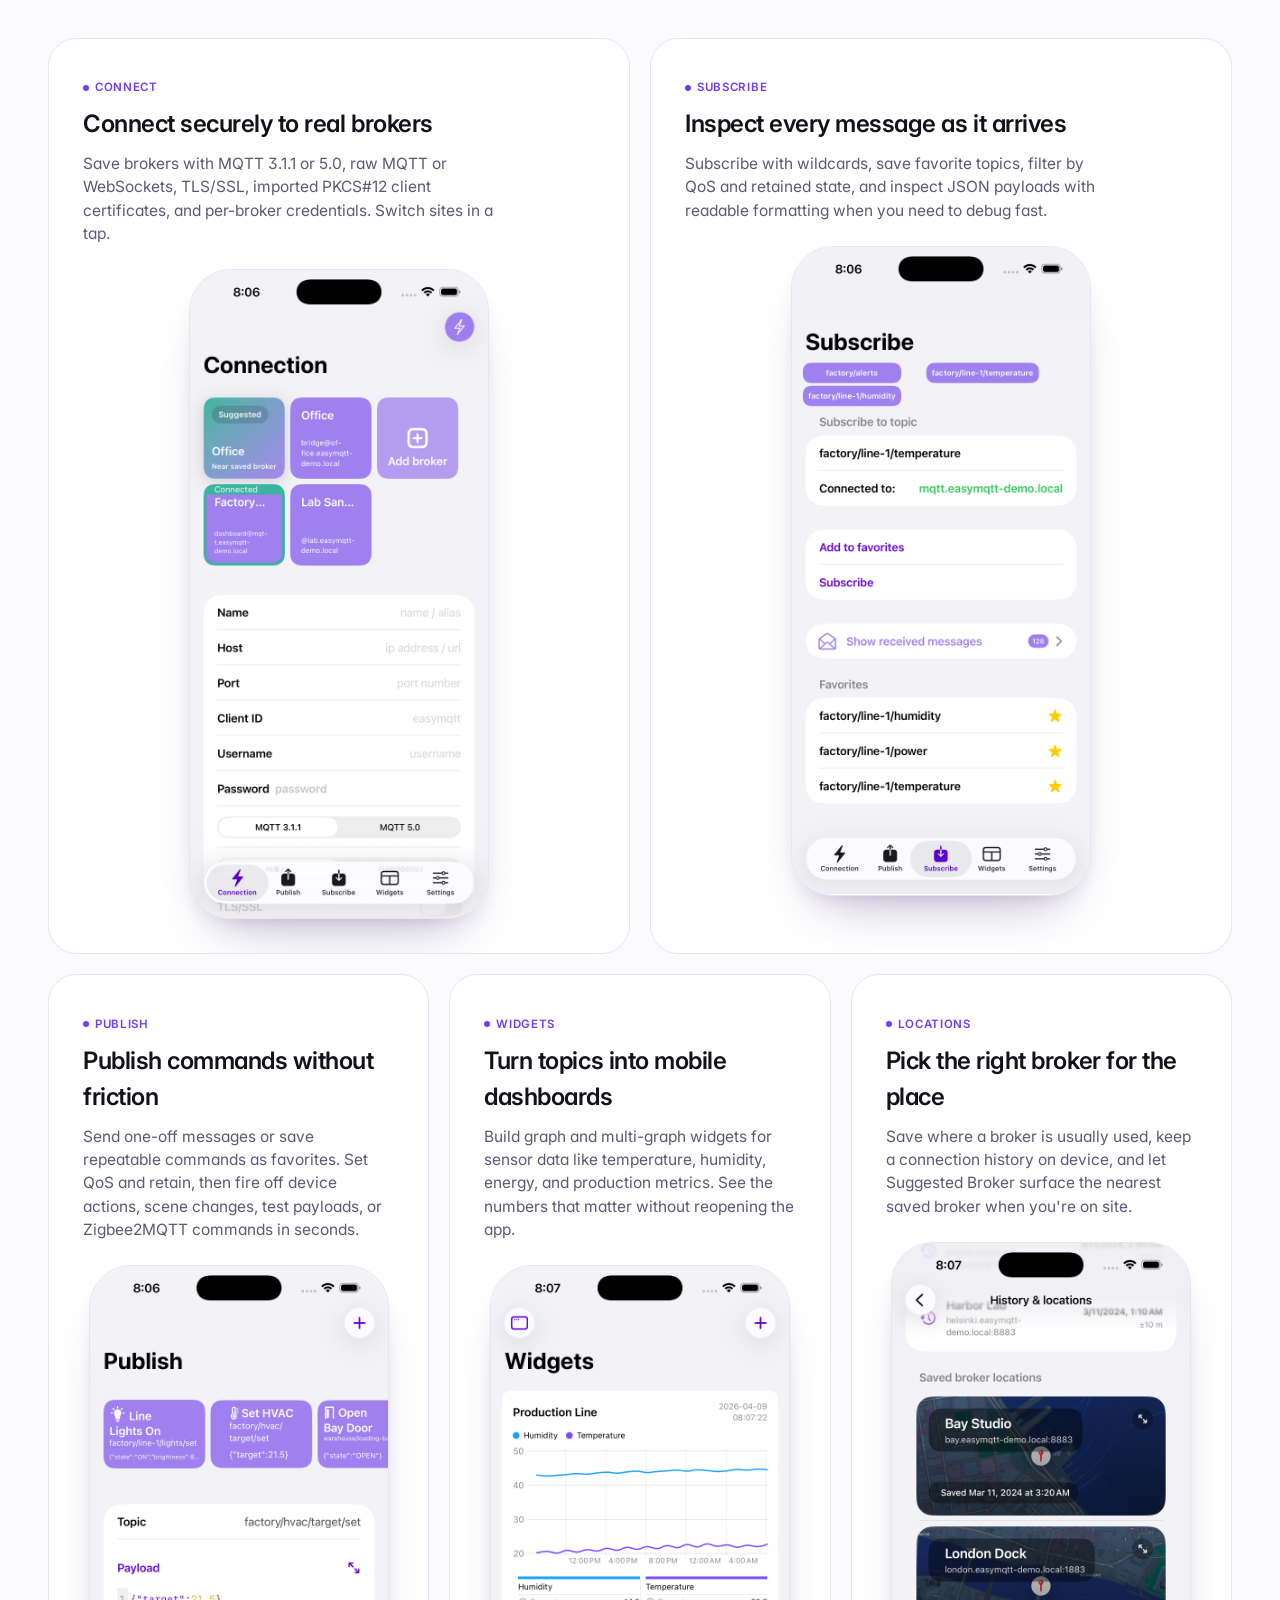
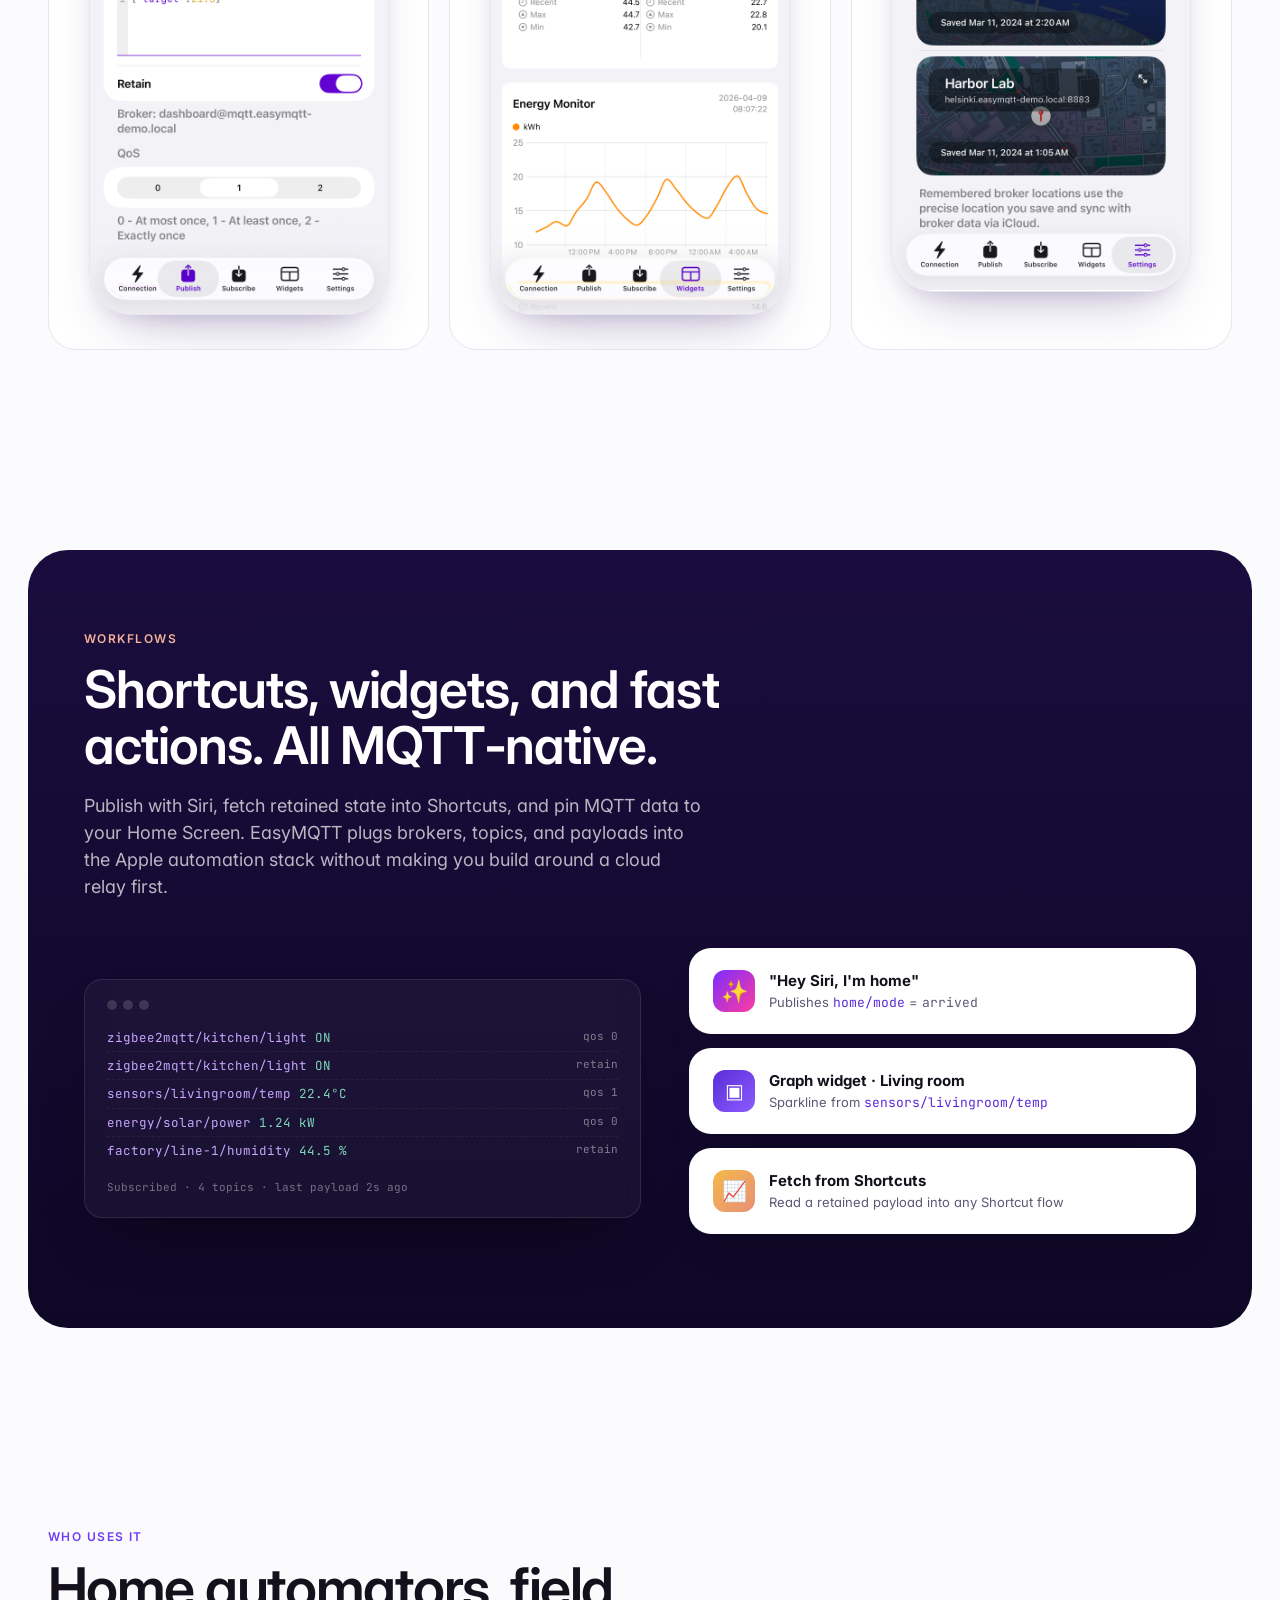
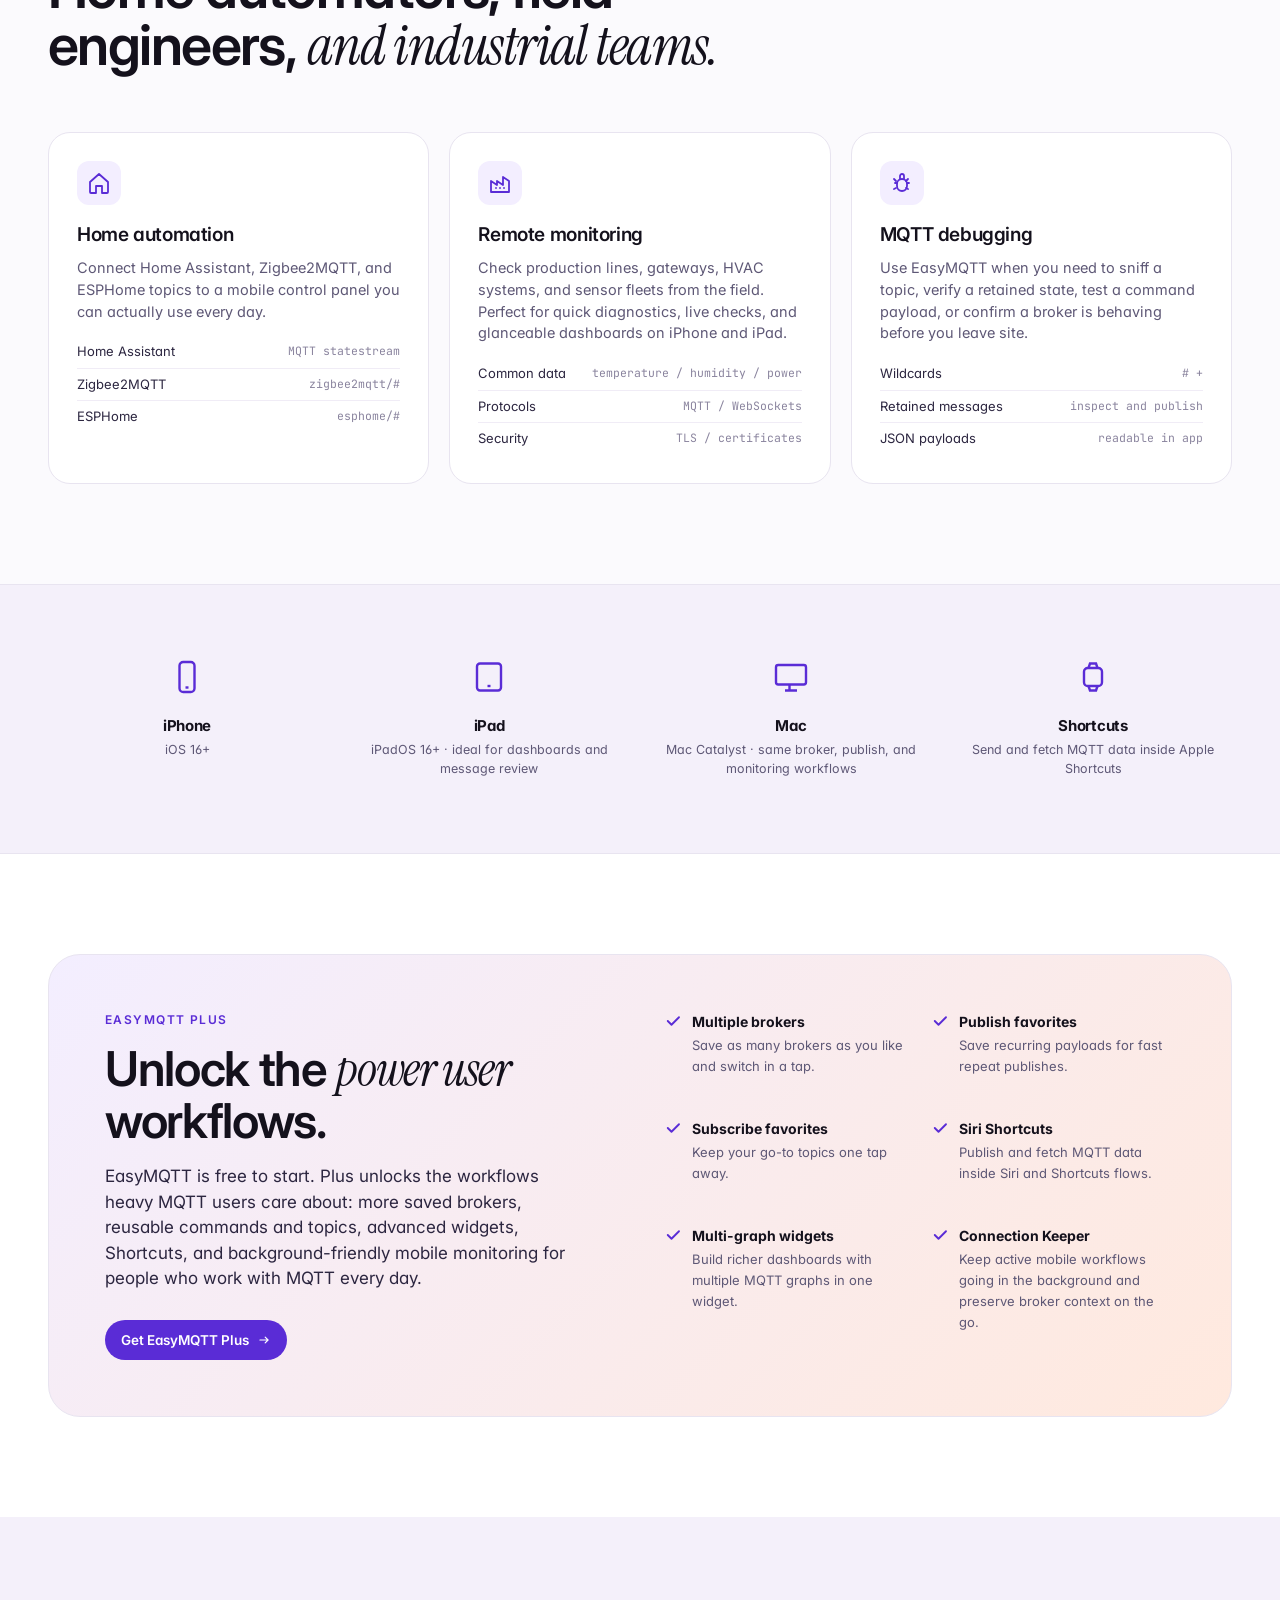
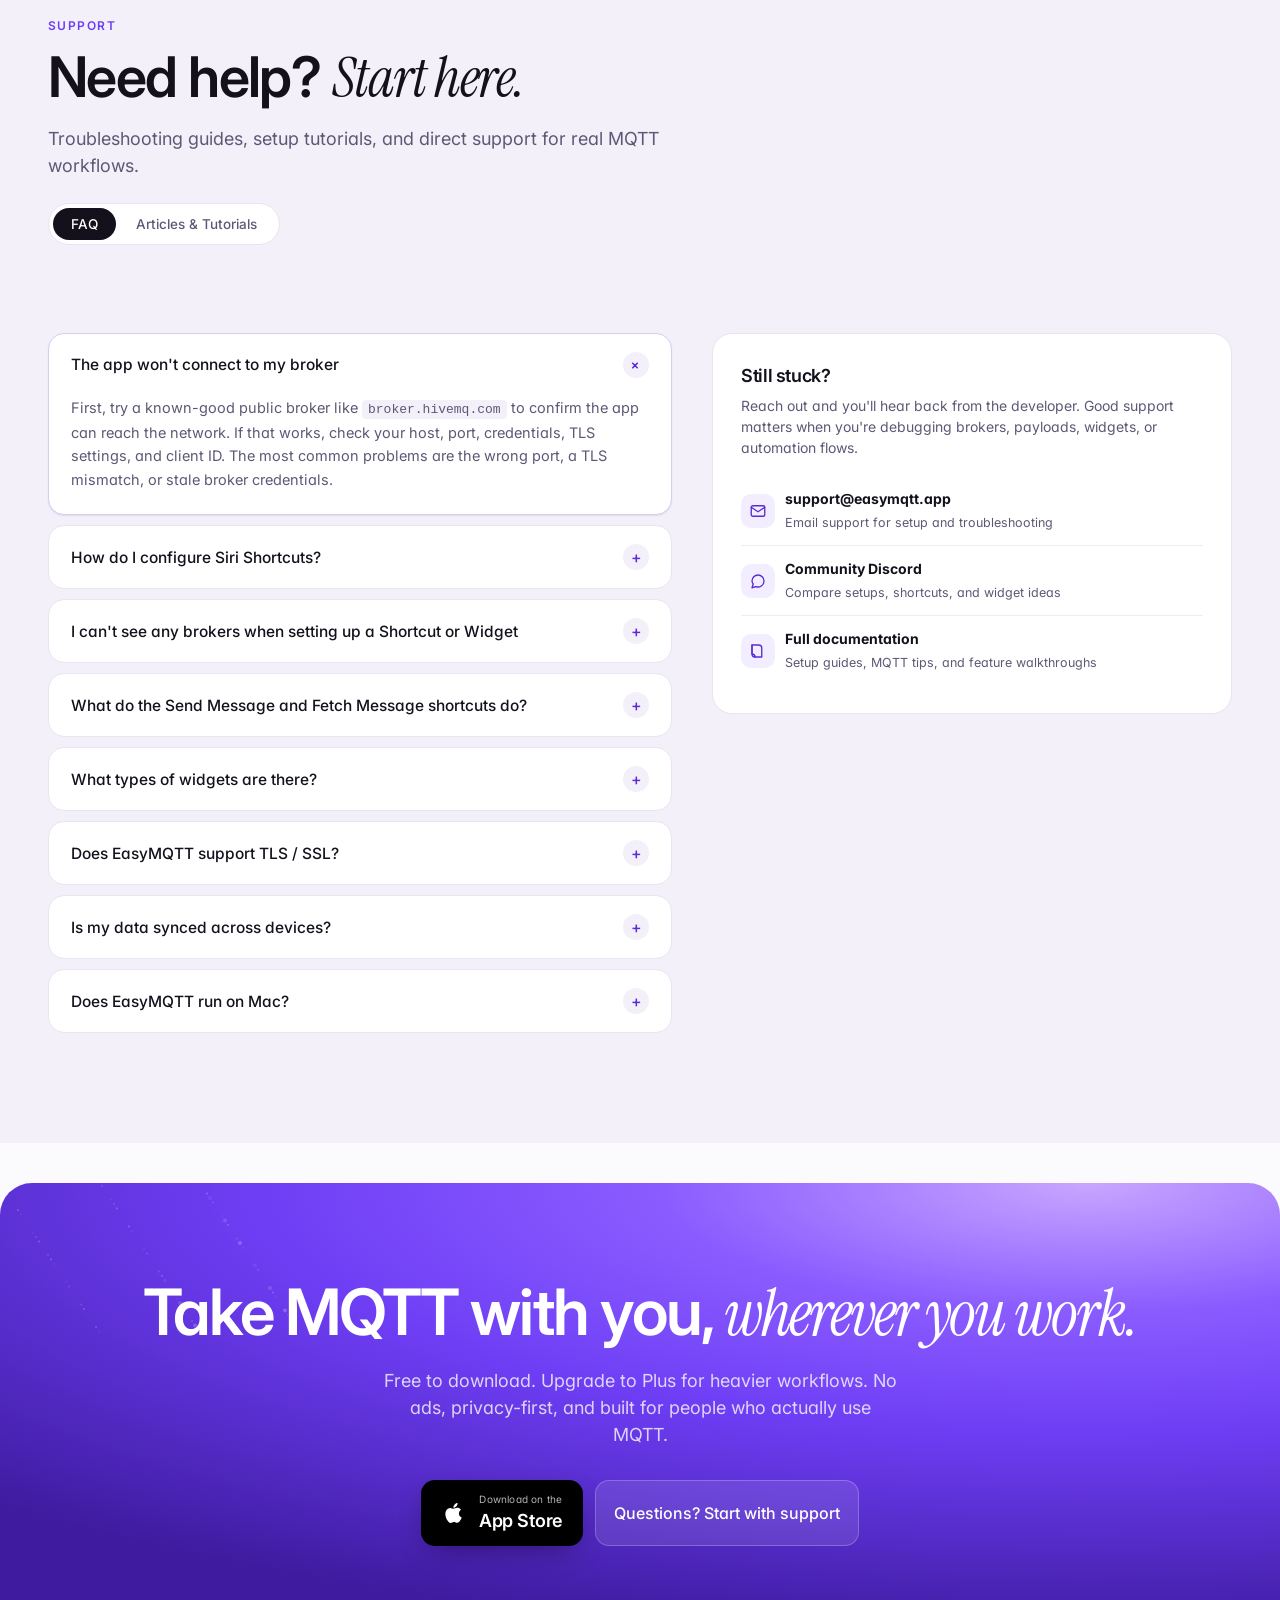
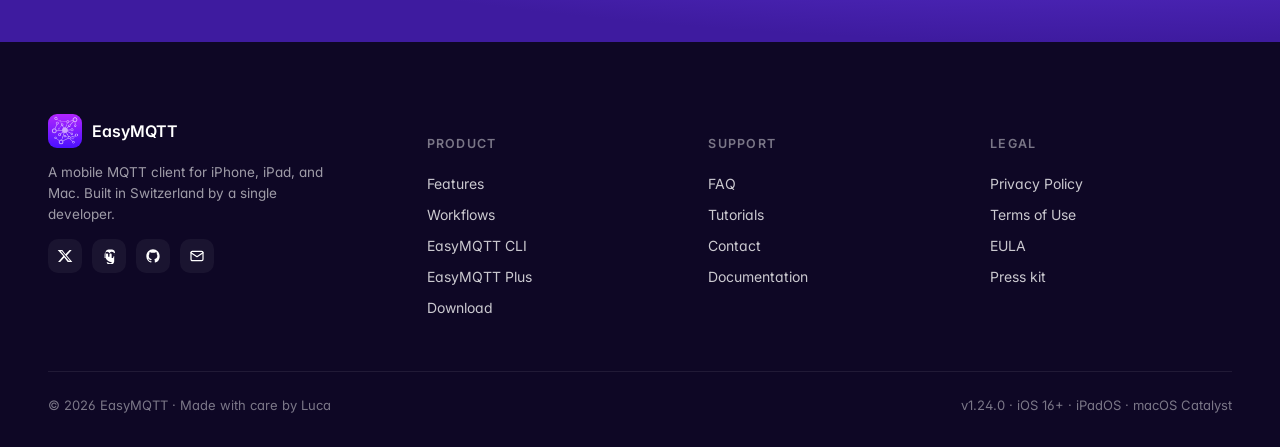
==== commit 59a293ed: "Add EasyMQTT CLI page" ====
--- a/index.html
+++ b/index.html
@@ -63,6 +63,7 @@
     <div class="nav-links" data-nav-links>
       <a href="#features">Features</a>
       <a href="#automation">Workflows</a>
+      <a href="/cli">CLI</a>
       <a href="#plus">Plus</a>
       <a href="#support">Support</a>
       <a href="https://apps.apple.com/app/easymqtt/id1523099606" class="nav-cta">
@@ -582,6 +583,7 @@
         <h5>Product</h5>
         <a href="#features">Features</a>
         <a href="#automation">Workflows</a>
+        <a href="/cli">EasyMQTT CLI</a>
         <a href="#plus">EasyMQTT Plus</a>
         <a href="https://apps.apple.com/app/easymqtt/id1523099606">Download</a>
       </div>
--- a/styles.css
+++ b/styles.css
@@ -647,6 +647,228 @@
 [data-theme="dark"] .article-modal-body code{color:var(--purple-300)}
 [data-theme="dark"] .article-modal-body pre code{color:var(--ink-2)}
 [data-theme="dark"] .article-modal-body a{color:var(--purple-300)}
+
+/* CLI page */
+.nav-links a[aria-current="page"]{color:var(--purple-700)}
+[data-theme="dark"] .nav-links a[aria-current="page"]{color:var(--purple-300)}
+
+.cli-hero{padding:76px 0 88px}
+.cli-hero-grid{
+  display:grid;
+  grid-template-columns:minmax(0, 1fr) minmax(360px, .9fr);
+  gap:56px;
+  align-items:center;
+}
+.cli-hero h1{
+  font-size:clamp(48px, 7vw, 88px);
+  margin:22px 0 18px;
+  letter-spacing:-0.035em;
+}
+.cli-hero .hero-sub{max-width:640px}
+.btn-terminal svg{width:26px;height:26px;flex-shrink:0}
+.cli-hero-panel{
+  position:relative;
+  filter:drop-shadow(0 44px 70px rgba(20,10,60,.35));
+}
+.cli-hero-panel .terminal{
+  background:rgba(14,7,37,.8);
+  border-color:rgba(255,255,255,.12);
+}
+.cli-hero-panel pre,
+.terminal pre{
+  margin:0;
+  white-space:pre-wrap;
+  overflow-x:auto;
+}
+.cli-hero-panel code,
+.terminal code{
+  font-family:'JetBrains Mono',ui-monospace,'SF Mono',Menlo,monospace;
+  font-size:12.5px;
+  color:rgba(255,255,255,.82);
+}
+
+.cli-section{padding:92px 0}
+.cli-alt{
+  background:var(--bg-2);
+  border-top:1px solid var(--line);
+  border-bottom:1px solid var(--line);
+}
+.cli-section code{
+  font-family:'JetBrains Mono',ui-monospace,'SF Mono',Menlo,monospace;
+}
+.cli-section .section-lede code{
+  background:var(--purple-50);
+  color:var(--purple-700);
+  padding:2px 6px;
+  border-radius:5px;
+  font-size:.88em;
+}
+.cli-two-col{
+  display:grid;
+  grid-template-columns:minmax(0, .78fr) minmax(0, 1.1fr);
+  gap:56px;
+  align-items:start;
+}
+.cli-feature-grid,
+.command-grid{
+  display:grid;
+  grid-template-columns:repeat(2, minmax(0, 1fr));
+  gap:18px;
+}
+.cli-feature-grid{grid-template-columns:repeat(6, 1fr)}
+.cli-feature-grid .doc-card{grid-column:span 2}
+.cli-feature-grid .doc-card-wide{grid-column:span 4}
+.cli-three-col{
+  display:grid;
+  grid-template-columns:1.2fr 1fr 1fr;
+  gap:18px;
+}
+.mcp-setup{
+  display:grid;
+  grid-template-columns:1fr 1fr;
+  gap:18px;
+  margin-top:18px;
+}
+.doc-stack{display:grid;gap:16px}
+.doc-card,
+.install-card,
+.notice{
+  background:var(--card);
+  border:1px solid var(--line);
+  border-radius:20px;
+  padding:26px;
+  box-shadow:var(--shadow-sm);
+}
+.doc-card h3,
+.install-card h3{
+  font-size:19px;
+  margin-bottom:10px;
+}
+.install-card h3:not(:first-child){margin-top:24px}
+.doc-card p,
+.install-card p,
+.notice p{
+  color:var(--muted);
+  font-size:14.5px;
+  margin:0 0 16px;
+  line-height:1.65;
+}
+.doc-card p:last-child,
+.install-card p:last-child,
+.notice p:last-child{margin-bottom:0}
+.install-card a,
+.doc-card a{color:var(--purple-600);text-decoration:underline;text-underline-offset:3px}
+.install-card a:hover,
+.doc-card a:hover{color:var(--purple-700)}
+
+.code-block{
+  display:block;
+  width:100%;
+  margin:14px 0 0;
+  padding:18px 20px;
+  overflow-x:auto;
+  white-space:pre;
+  background:#100824;
+  border:1px solid rgba(255,255,255,.08);
+  border-radius:14px;
+  color:rgba(255,255,255,.86);
+  box-shadow:inset 0 1px 0 rgba(255,255,255,.04);
+}
+.code-block code{
+  font-size:12.5px;
+  line-height:1.7;
+  color:inherit;
+}
+.doc-card .code-block:first-child{margin-top:0}
+.pill-list,
+.mono-list{
+  margin:14px 0 0;
+  padding:0;
+  list-style:none;
+}
+.pill-list{
+  display:flex;
+  flex-wrap:wrap;
+  gap:8px;
+}
+.pill-list li{
+  font-family:'JetBrains Mono',ui-monospace,'SF Mono',Menlo,monospace;
+  font-size:11.5px;
+  color:var(--purple-700);
+  background:var(--purple-50);
+  border:1px solid var(--line-2);
+  border-radius:999px;
+  padding:5px 9px;
+}
+.mono-list li{
+  font-family:'JetBrains Mono',ui-monospace,'SF Mono',Menlo,monospace;
+  font-size:12.5px;
+  color:var(--ink-2);
+  padding:8px 0;
+  border-top:1px solid var(--line-2);
+  overflow-wrap:anywhere;
+}
+.mono-list li:first-child{border-top:0}
+.notice{
+  border-color:rgba(245,184,73,.38);
+  background:linear-gradient(135deg, rgba(245,184,73,.12), rgba(126,215,184,.12));
+}
+.notice strong{
+  display:block;
+  margin-bottom:6px;
+  font-size:15px;
+}
+.trouble-grid{
+  display:grid;
+  grid-template-columns:1fr 1fr;
+  gap:12px;
+}
+.trouble-grid .faq-item{margin:0}
+
+[data-theme="dark"] .doc-card,
+[data-theme="dark"] .install-card{
+  background:var(--card);
+  border-color:var(--line);
+}
+[data-theme="dark"] .notice{
+  background:linear-gradient(135deg, rgba(245,184,73,.1), rgba(126,215,184,.08));
+  border-color:rgba(245,184,73,.28);
+}
+[data-theme="dark"] .cli-section .section-lede code,
+[data-theme="dark"] .pill-list li{
+  background:var(--bg-2);
+  color:var(--purple-300);
+  border-color:var(--line);
+}
+[data-theme="dark"] .mono-list li{color:var(--ink-2);border-color:var(--line-2)}
+[data-theme="dark"] .install-card a,
+[data-theme="dark"] .doc-card a{color:var(--purple-300)}
+
+@media (max-width:960px){
+  .cli-hero-grid,
+  .cli-two-col,
+  .cli-three-col,
+  .mcp-setup{
+    grid-template-columns:1fr;
+  }
+  .cli-feature-grid{grid-template-columns:1fr}
+  .cli-feature-grid .doc-card,
+  .cli-feature-grid .doc-card-wide{grid-column:auto}
+}
+@media (max-width:720px){
+  .cli-hero{padding:56px 0 72px}
+  .cli-section{padding:72px 0}
+  .command-grid,
+  .trouble-grid{grid-template-columns:1fr}
+  .doc-card,
+  .install-card,
+  .notice{padding:22px;border-radius:16px}
+  .code-block{
+    padding:15px 16px;
+    border-radius:12px;
+  }
+  .code-block code{font-size:12px}
+}
 
 /* Feature carousel (mobile) */
 .feat-dots{display:none}
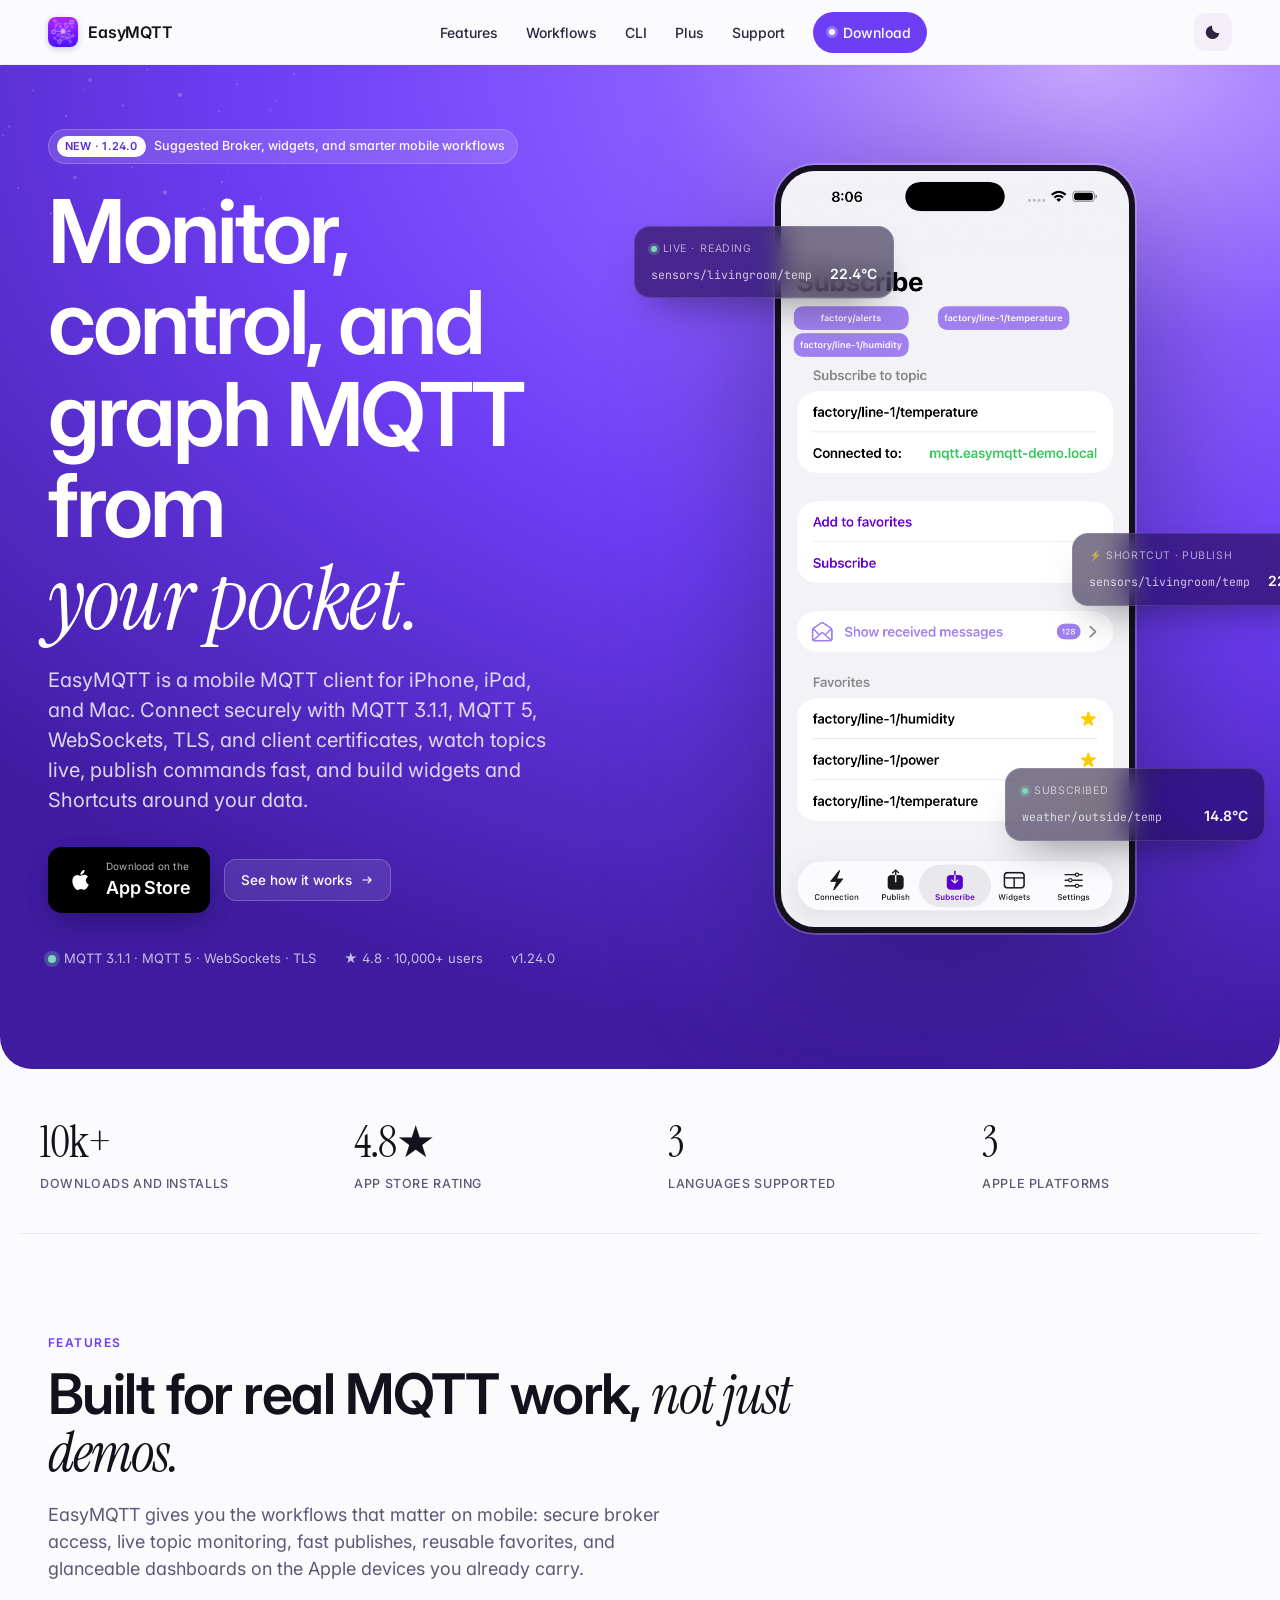
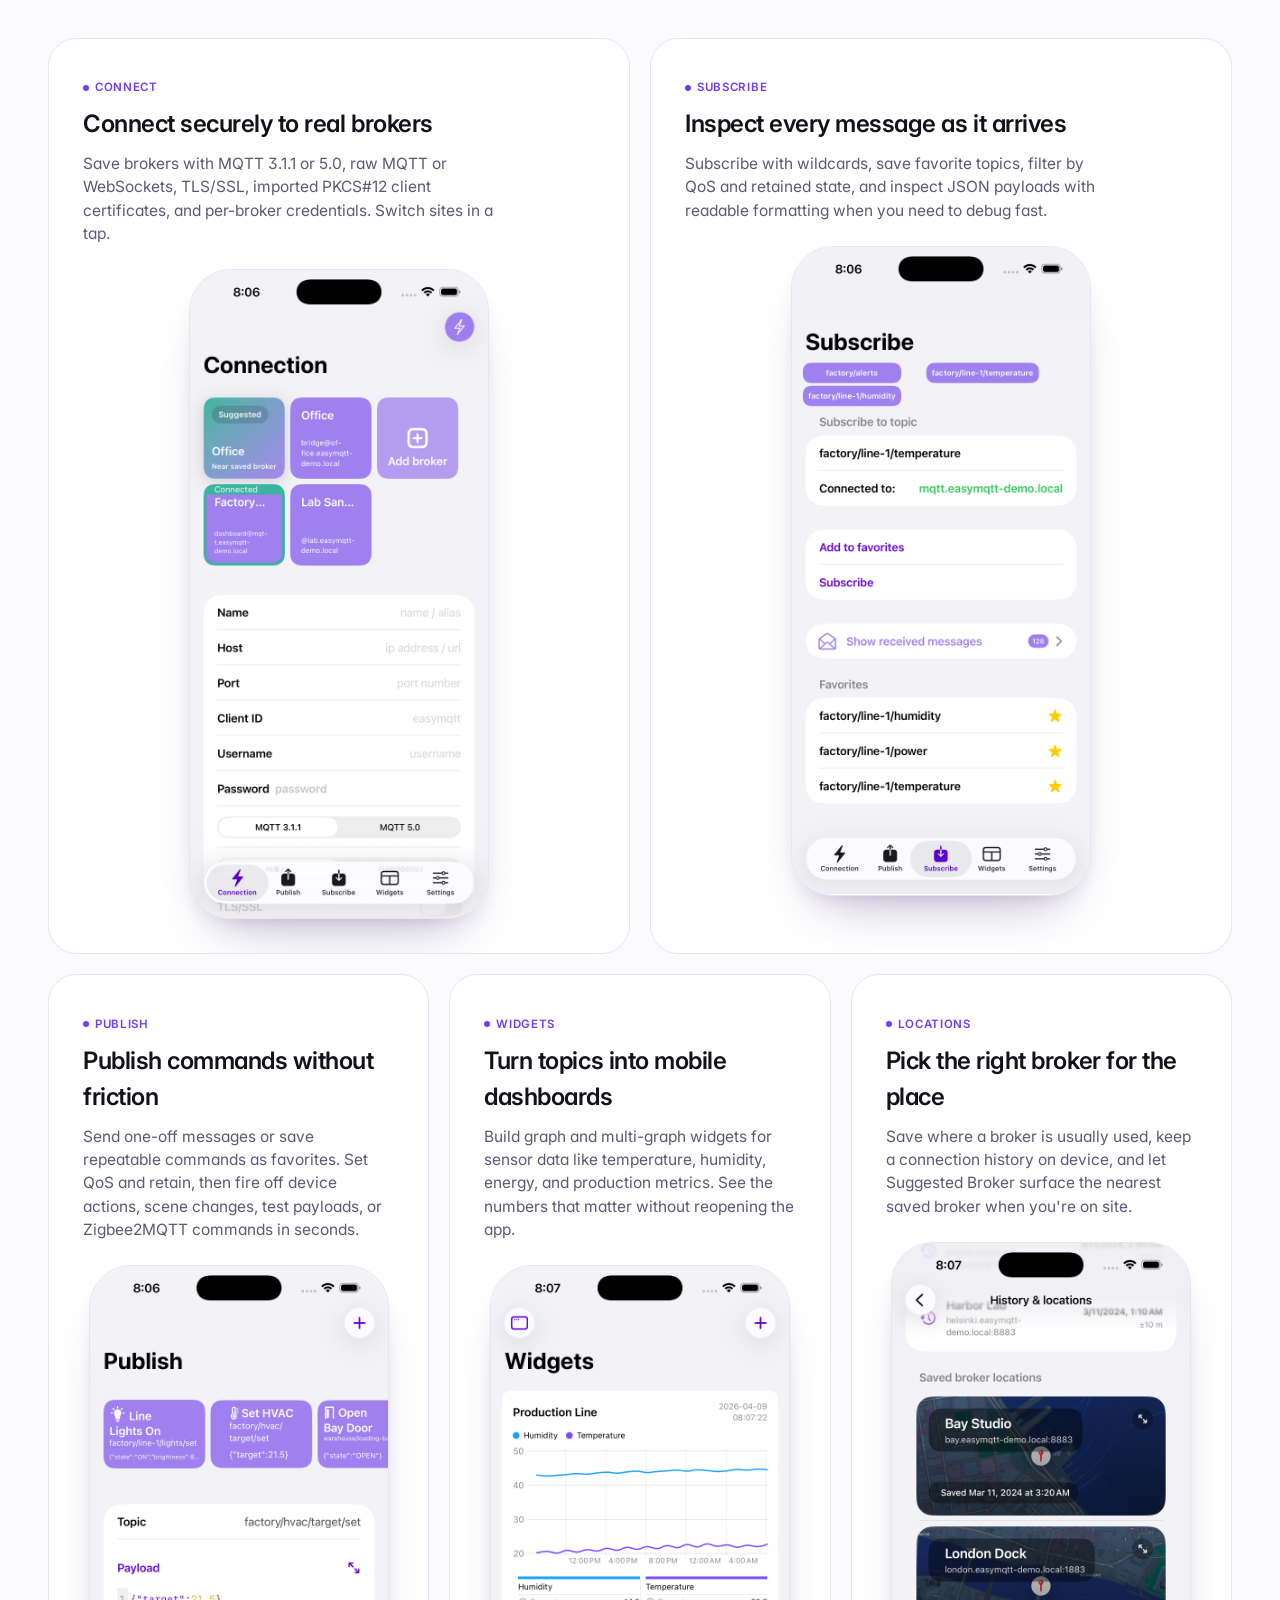
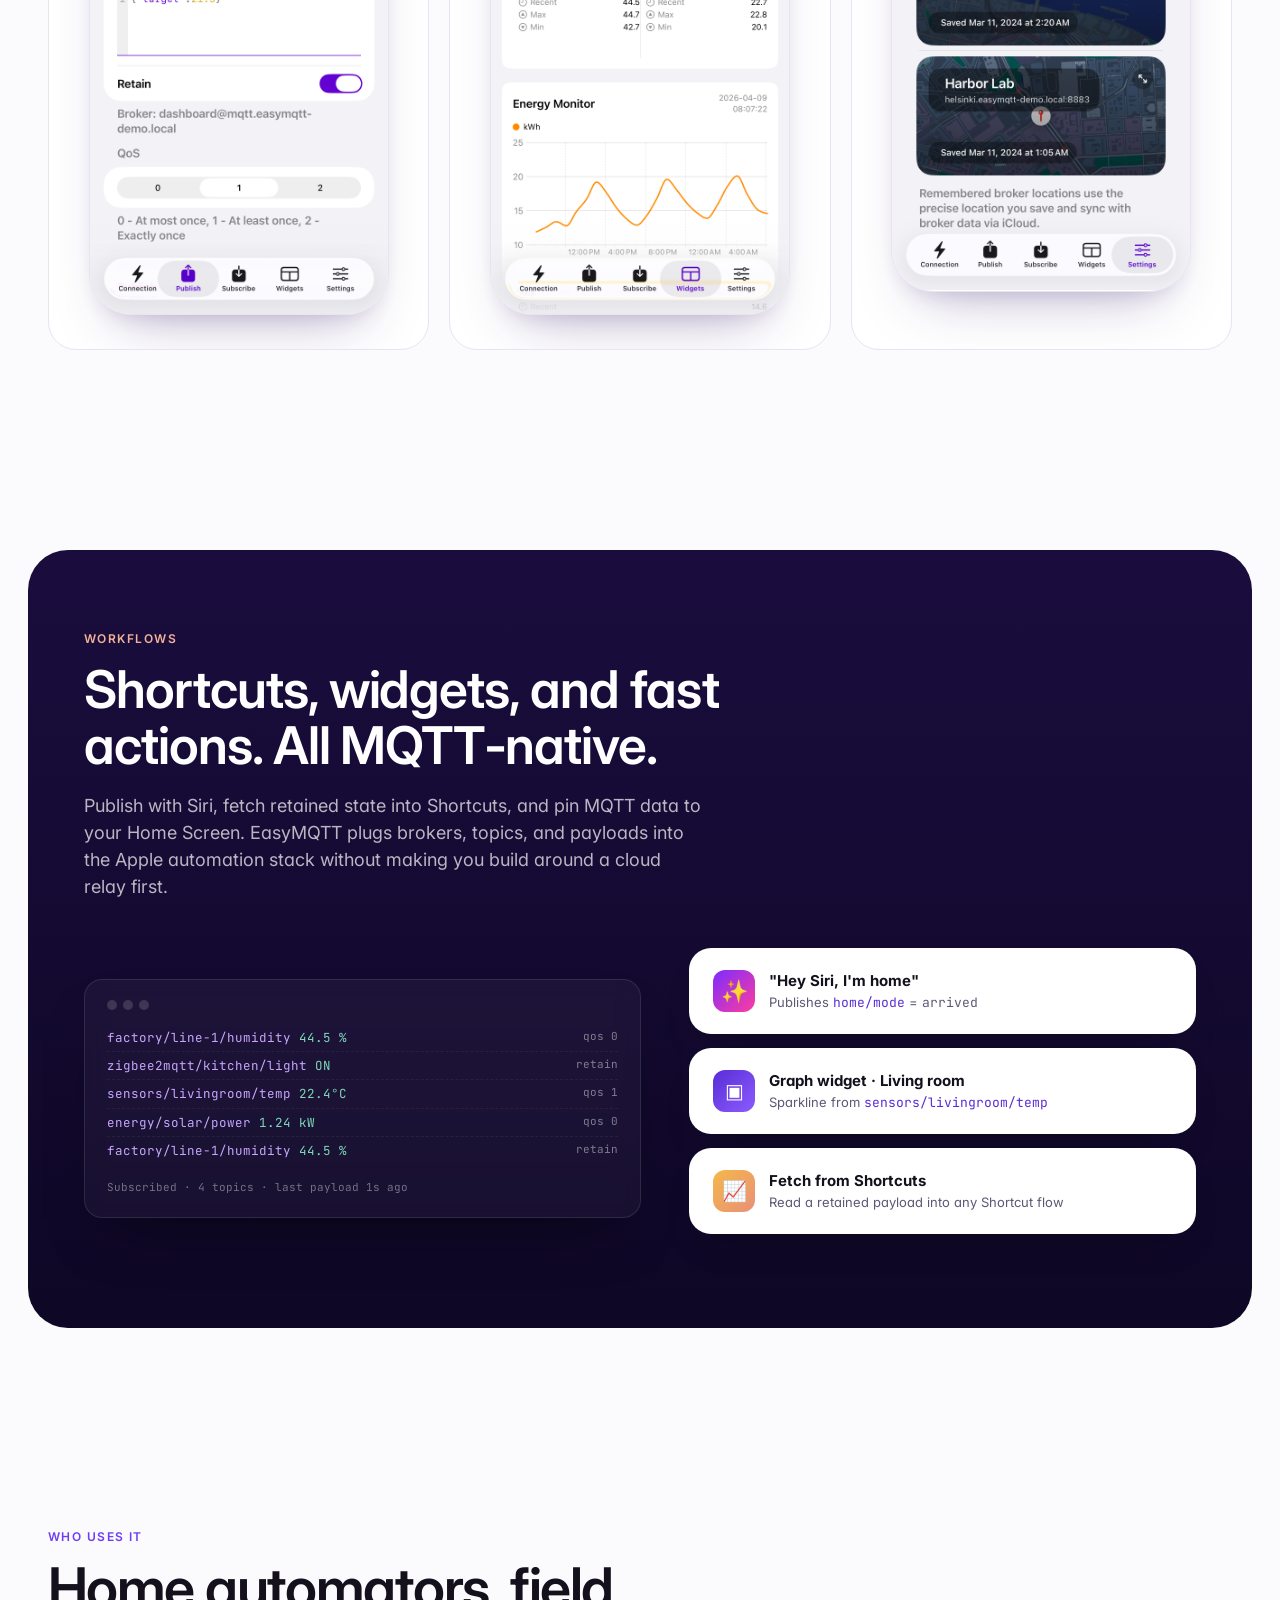
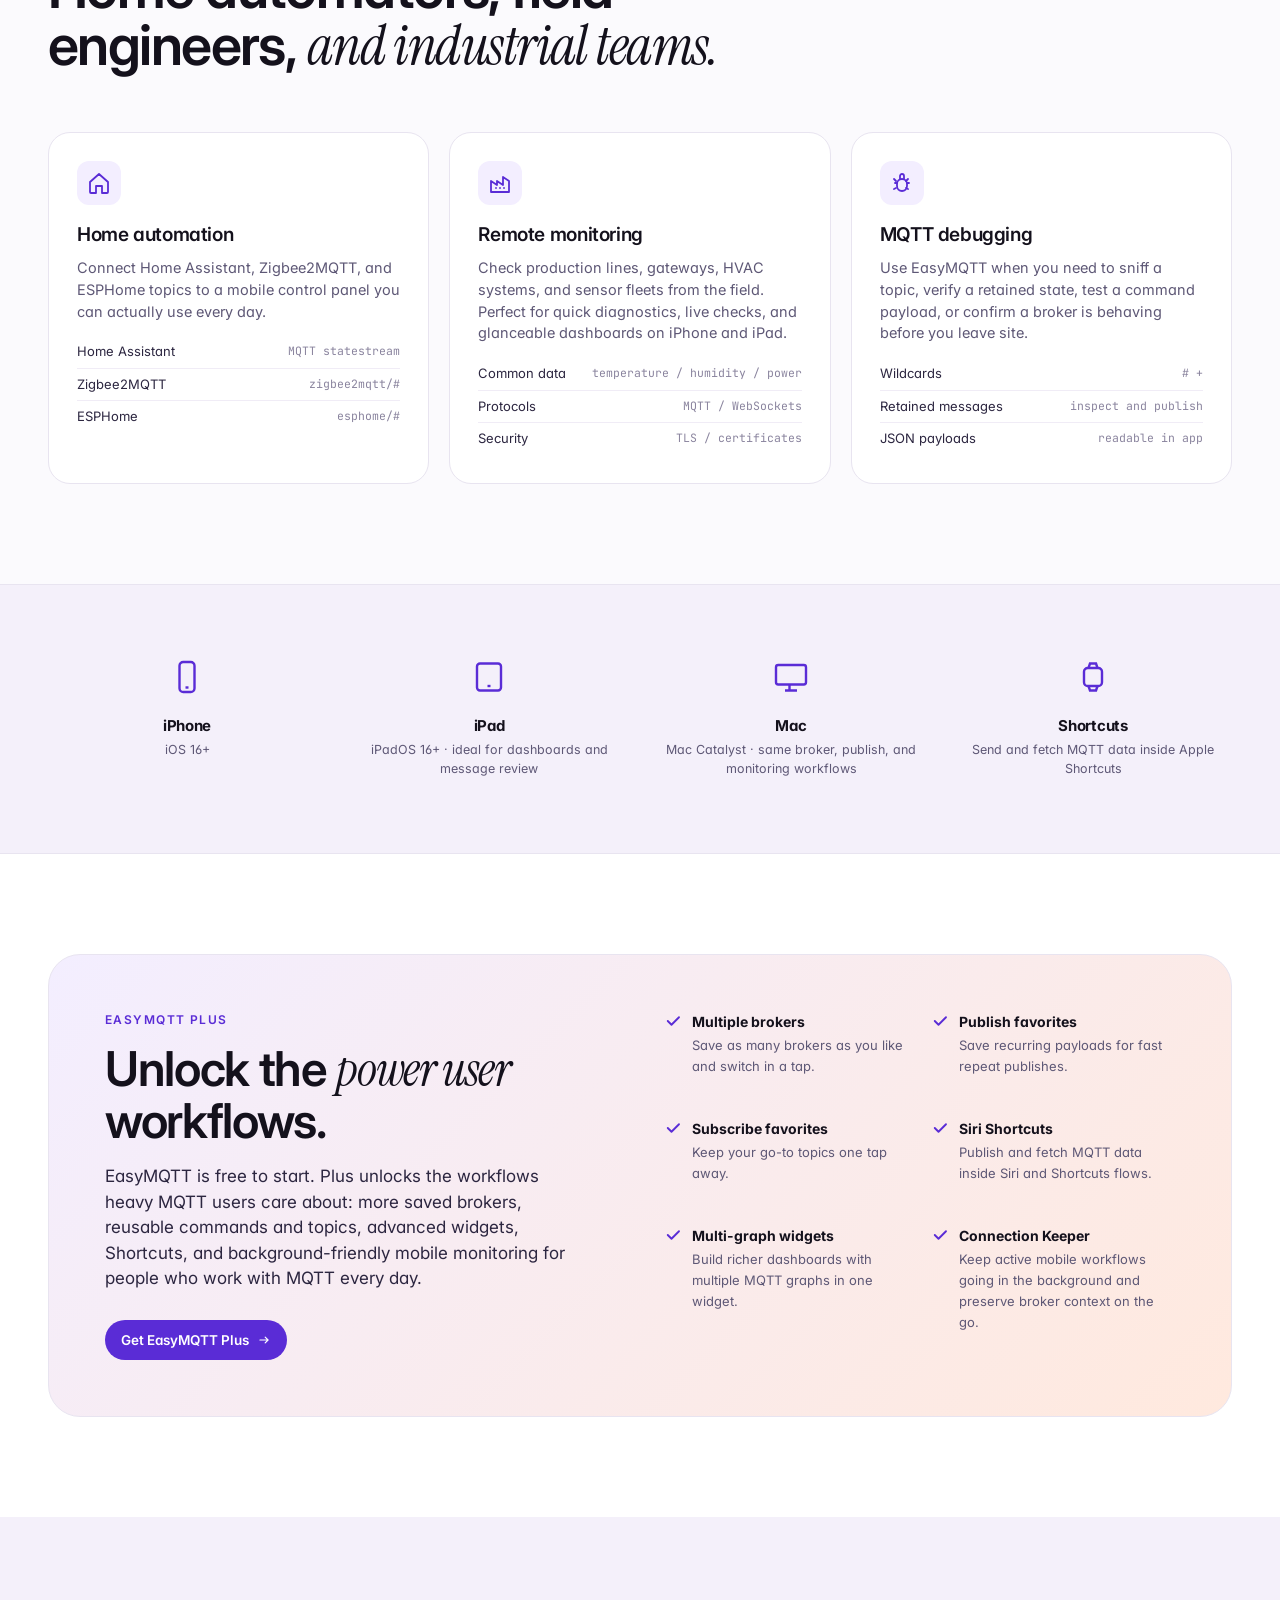
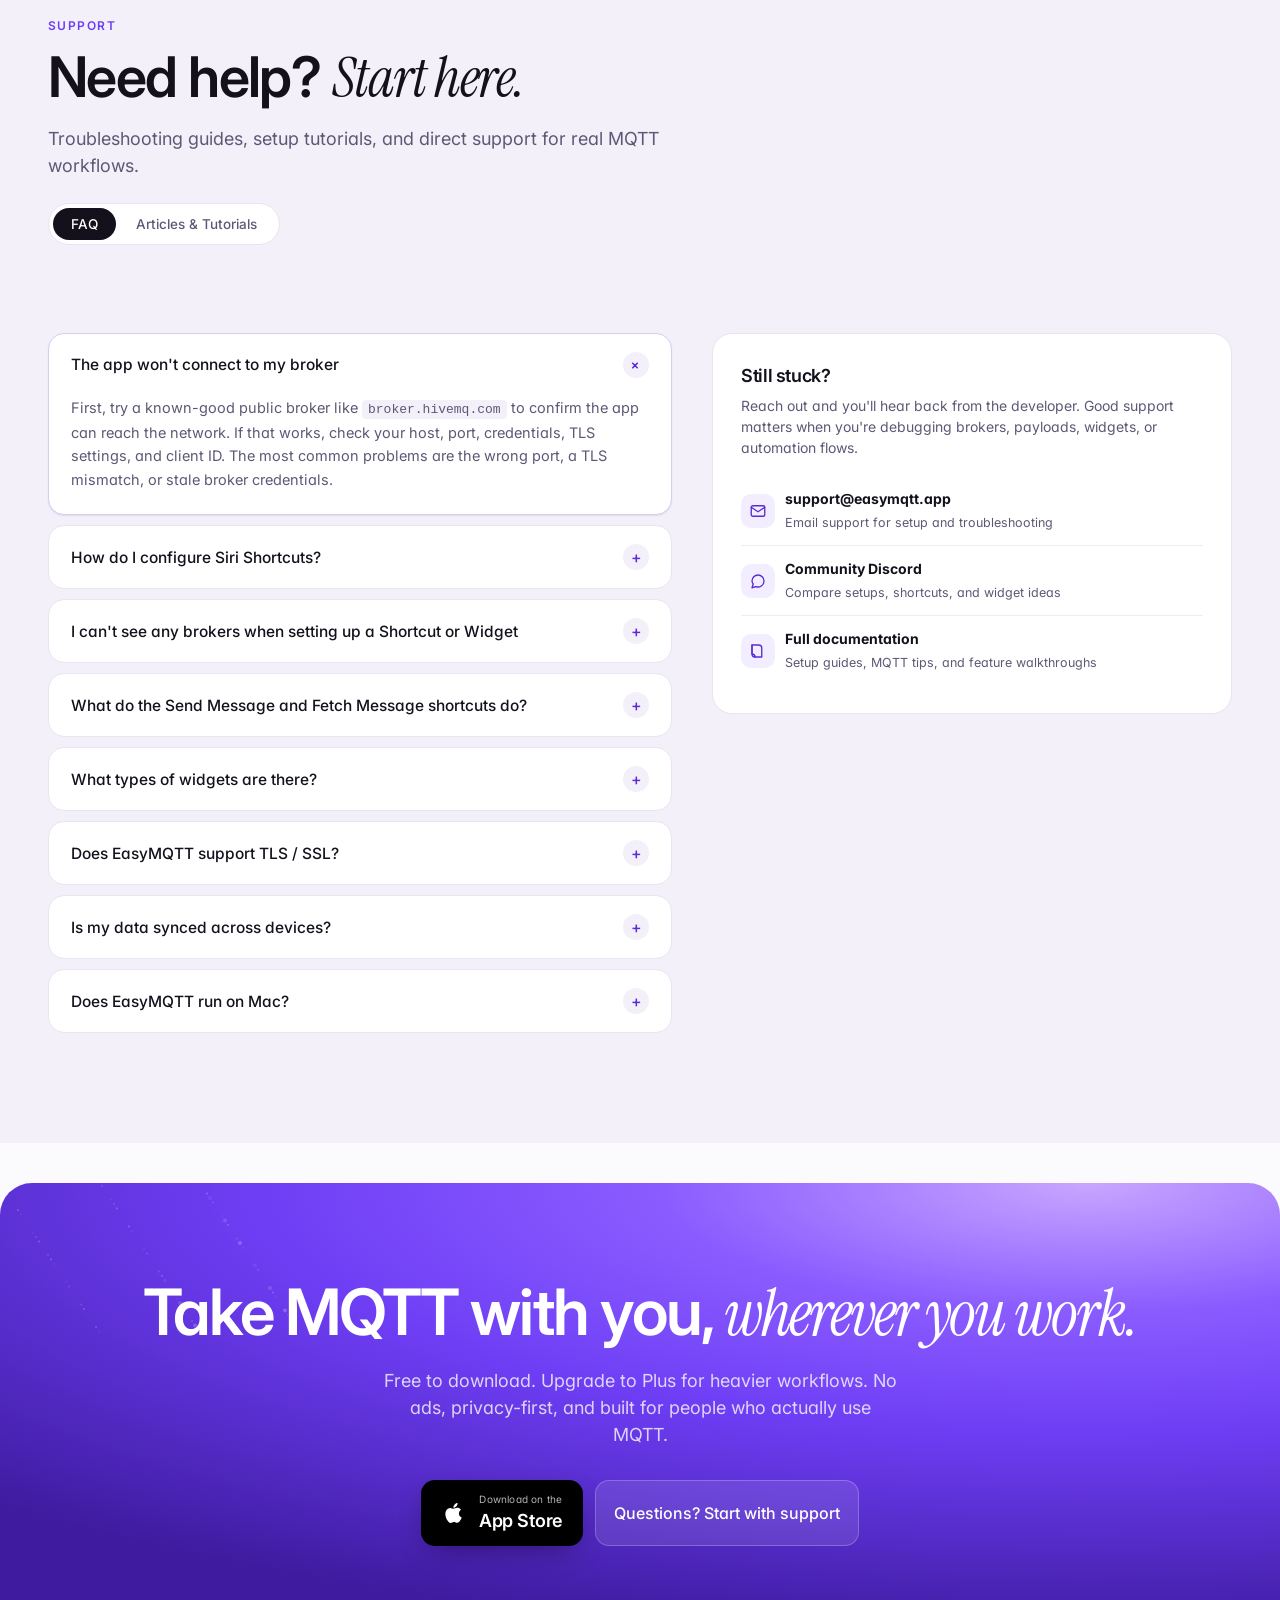
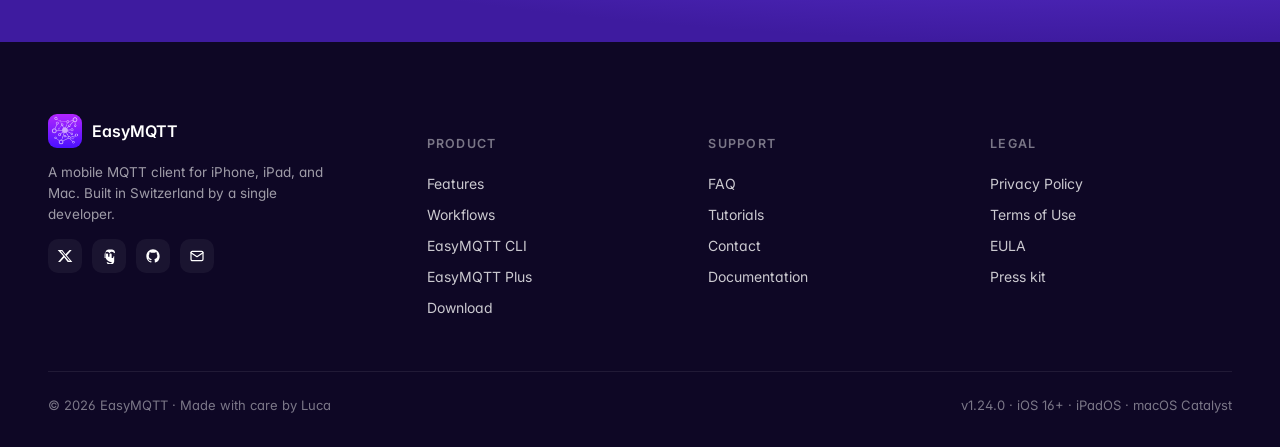
==== commit 9cd2da9f: "Add a privacy policy page The App Store listing links to /privacy-policy, which returned 404, and th" ====
--- a/index.html
+++ b/index.html
@@ -596,7 +596,7 @@
       </div>
       <div>
         <h5>Legal</h5>
-        <a href="#">Privacy Policy</a>
+        <a href="/privacy-policy/">Privacy Policy</a>
         <a href="#">Terms of Use</a>
         <a href="#">EULA</a>
         <a href="#">Press kit</a>
--- a/styles.css
+++ b/styles.css
@@ -659,6 +659,14 @@
   gap:56px;
   align-items:center;
 }
+.cli-hero-grid > *,
+.cli-two-col > *,
+.cli-feature-grid > *,
+.command-grid > *,
+.cli-three-col > *,
+.mcp-setup > *{
+  min-width:0;
+}
 .cli-hero h1{
   font-size:clamp(48px, 7vw, 88px);
   margin:22px 0 18px;
@@ -679,6 +687,7 @@
   margin:0;
   white-space:pre-wrap;
   overflow-x:auto;
+  overflow-wrap:anywhere;
 }
 .cli-hero-panel code,
 .terminal code{
@@ -733,6 +742,8 @@
 .doc-card,
 .install-card,
 .notice{
+  min-width:0;
+  max-width:100%;
   background:var(--card);
   border:1px solid var(--line);
   border-radius:20px;
@@ -752,6 +763,7 @@
   font-size:14.5px;
   margin:0 0 16px;
   line-height:1.65;
+  overflow-wrap:anywhere;
 }
 .doc-card p:last-child,
 .install-card p:last-child,
@@ -764,22 +776,71 @@
 .code-block{
   display:block;
   width:100%;
+  min-width:0;
+  max-width:100%;
   margin:14px 0 0;
   padding:18px 20px;
   overflow-x:auto;
-  white-space:pre;
+  white-space:pre-wrap;
+  overflow-wrap:anywhere;
+  word-break:break-word;
   background:#100824;
   border:1px solid rgba(255,255,255,.08);
   border-radius:14px;
   color:rgba(255,255,255,.86);
   box-shadow:inset 0 1px 0 rgba(255,255,255,.04);
 }
+.code-copy-wrap{
+  position:relative;
+  max-width:100%;
+  margin:14px 0 0;
+}
+.code-copy-wrap .code-block{
+  margin:0;
+  padding-right:86px;
+}
 .code-block code{
   font-size:12.5px;
   line-height:1.7;
   color:inherit;
 }
+.copy-code{
+  position:absolute;
+  top:10px;
+  right:10px;
+  z-index:1;
+  display:inline-flex;
+  align-items:center;
+  justify-content:center;
+  min-width:58px;
+  height:30px;
+  padding:0 10px;
+  border:1px solid rgba(255,255,255,.12);
+  border-radius:9px;
+  background:rgba(255,255,255,.08);
+  color:rgba(255,255,255,.72);
+  font-size:11.5px;
+  font-weight:600;
+  line-height:1;
+  transition:background .15s ease, color .15s ease, border-color .15s ease;
+}
+.copy-code:hover,
+.copy-code:focus-visible{
+  background:rgba(255,255,255,.14);
+  border-color:rgba(255,255,255,.2);
+  color:#fff;
+}
+.copy-code:focus-visible{
+  outline:2px solid var(--purple-300);
+  outline-offset:2px;
+}
+.copy-code.copied{
+  color:#100824;
+  background:var(--mint);
+  border-color:transparent;
+}
 .doc-card .code-block:first-child{margin-top:0}
+.doc-card .code-copy-wrap:first-child{margin-top:0}
 .pill-list,
 .mono-list{
   margin:14px 0 0;
@@ -792,6 +853,7 @@
   gap:8px;
 }
 .pill-list li{
+  max-width:100%;
   font-family:'JetBrains Mono',ui-monospace,'SF Mono',Menlo,monospace;
   font-size:11.5px;
   color:var(--purple-700);
@@ -799,6 +861,7 @@
   border:1px solid var(--line-2);
   border-radius:999px;
   padding:5px 9px;
+  overflow-wrap:anywhere;
 }
 .mono-list li{
   font-family:'JetBrains Mono',ui-monospace,'SF Mono',Menlo,monospace;
@@ -854,20 +917,40 @@
   .cli-feature-grid{grid-template-columns:1fr}
   .cli-feature-grid .doc-card,
   .cli-feature-grid .doc-card-wide{grid-column:auto}
+  .cli-hero-grid,
+  .cli-two-col{gap:34px}
 }
 @media (max-width:720px){
-  .cli-hero{padding:56px 0 72px}
-  .cli-section{padding:72px 0}
+  .cli-hero{padding:48px 0 64px}
+  .cli-section{padding:60px 0}
   .command-grid,
   .trouble-grid{grid-template-columns:1fr}
+  .cli-two-col,
+  .command-grid,
+  .cli-three-col,
+  .mcp-setup{gap:14px}
   .doc-card,
   .install-card,
-  .notice{padding:22px;border-radius:16px}
+  .notice{padding:20px;border-radius:16px}
   .code-block{
-    padding:15px 16px;
+    padding:14px 15px;
     border-radius:12px;
   }
+  .code-copy-wrap .code-block{padding-right:15px;padding-top:48px}
+  .copy-code{
+    top:10px;
+    right:10px;
+    height:28px;
+    min-width:54px;
+    font-size:11px;
+  }
   .code-block code{font-size:12px}
+  .cli-hero .eyebrow{
+    max-width:100%;
+    border-radius:16px;
+    flex-wrap:wrap;
+  }
+  .cli-hero .hero-ctas > a{max-width:100%}
 }
 
 /* Feature carousel (mobile) */
